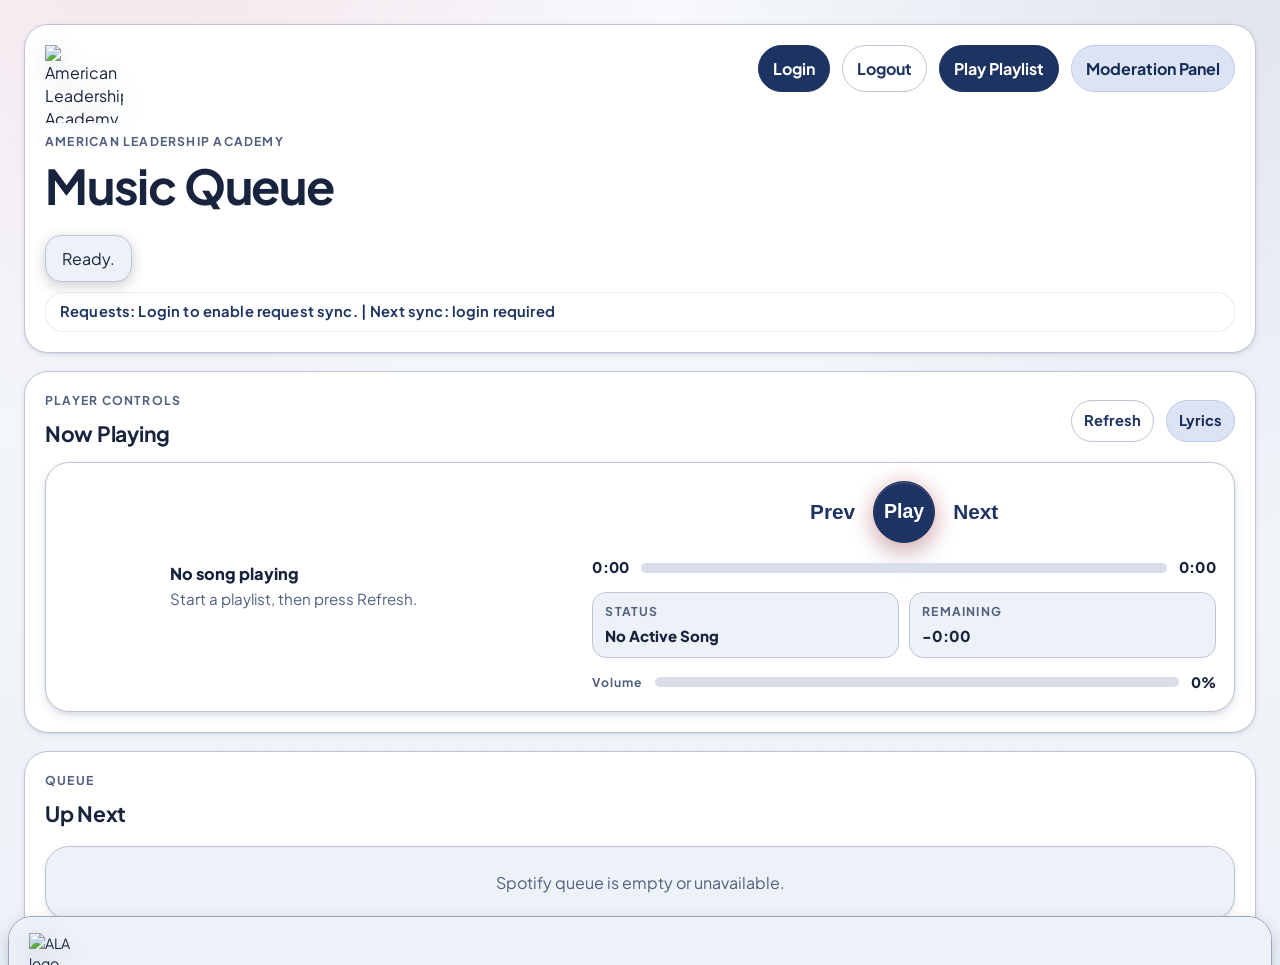
==== index.html @ 38eda18a "chore: live lyrics primary, cache backup" ====
<!DOCTYPE html>
<html lang="en">
<head>
  <meta charset="UTF-8" />
  <meta name="viewport" content="width=device-width, initial-scale=1.0" />
  <title>ALA Music Queue</title>

  <link rel="preconnect" href="https://fonts.googleapis.com" />
  <link rel="preconnect" href="https://fonts.gstatic.com" crossorigin />
  <link
    href="https://fonts.googleapis.com/css2?family=Plus+Jakarta+Sans:wght@400;500;600;700;800&display=swap"
    rel="stylesheet"
  />

  <link rel="stylesheet" href="style.css" />
</head>
<body>
  <div class="page-shell">
    <main class="dashboard">

      <!-- HERO -->
      <section class="card hero-card neon-card hero-bento">
        <div class="hero-glow hero-glow-a"></div>
        <div class="hero-glow hero-glow-b"></div>

        <div class="hero-top">
          <div class="hero-copy">
            <div class="school-brand">
              <img
                class="school-logo"
                src="https://raw.githubusercontent.com/NBaker9262/Noah-ALA-File-Hosting/refs/heads/main/Images/ALA%20Bear%20No%20BG.png"
                alt="American Leadership Academy bear logo"
                loading="lazy"
              />
            </div>
            <p class="eyebrow">American Leadership Academy</p>
            <h1>Music Queue</h1>
          </div>

          <div class="hero-actions">
            <button id="btnLogin" class="btn btn-primary" type="button">
              Login
            </button>
            <button id="btnLogout" class="btn" type="button">
              Logout
            </button>
            <button id="btnPlayPlaylistPicker" class="btn btn-primary" type="button">
              Play Playlist
            </button>
            <button id="btnOpenModeration" class="btn btn-moderation" type="button">
              Moderation Panel
            </button>
          </div>
        </div>

        <div id="status" class="status-pill">Ready.</div>
        <div id="siteTimerBar" class="site-timer-bar" aria-live="polite"></div>
      </section>

      <!-- NOW PLAYING -->
      <section class="card now-playing-card neon-card playback-bento">
        <div class="card-accent card-accent-green"></div>

        <div class="section-heading">
          <div>
            <p class="section-kicker">Player Controls</p>
            <h2>Now Playing</h2>
          </div>

          <div class="queue-nav">
            <button id="btnRefreshPlayback" class="btn btn-small" type="button">
              Refresh
            </button>
            <button id="btnNowPlayingLyrics" class="btn btn-small btn-lyrics-action" type="button">
              Lyrics
            </button>
          </div>
        </div>

        <div class="playback-bento-grid">
          <div class="player-controls-shell">
            <div class="control-track-info">
              <img
                id="nowPlayingArt"
                class="control-cover control-cover-featured"
                src=""
                alt="Current track artwork"
              />
              <div class="control-track-copy">
                <p id="nowPlaying" class="control-title">Nothing currently loaded</p>
                <p id="nowPlayingMeta" class="control-artist">Waiting for playback data...</p>
              </div>
            </div>

            <div class="playback-controls-panel">
              <div class="playback-buttons">
                <button id="btnPrevTrack" class="control-button" type="button" aria-label="Previous track">
                  <span aria-hidden="true">Prev</span>
                </button>
                <button id="btnPlayPause" class="play-pause-button" type="button" aria-label="Play or pause">
                  <span id="playPauseIcon" aria-hidden="true">Play</span>
                </button>
                <button id="btnNextTrack" class="control-button" type="button" aria-label="Next track">
                  <span aria-hidden="true">Next</span>
                </button>
              </div>

              <div class="progress-container">
                <span id="nowPlayingProgressText" class="time-value">0:00</span>
                <button
                  id="nowPlayingSeekTrack"
                  class="progress-bar"
                  type="button"
                  aria-label="Seek within current track"
                >
                  <div id="nowPlayingProgressBar" class="progress-fill"></div>
                </button>
                <span id="nowPlayingTotalTime" class="time-value">0:00</span>
              </div>

              <div class="transport-meta">
                <div class="transport-chip">
                  <span class="chip-label">Status</span>
                  <span class="chip-value" id="playbackStateLabel">Playback Ready</span>
                </div>
                <div class="transport-chip">
                  <span class="chip-label">Remaining</span>
                  <span class="chip-value" id="nowPlayingRemaining">--:--</span>
                </div>
              </div>

              <div class="volume-row">
                <span class="volume-label">Volume</span>
                <button
                  id="nowPlayingVolumeTrack"
                  class="volume-bar"
                  type="button"
                  aria-label="Set playback volume"
                >
                  <div id="nowPlayingVolumeBar" class="volume-fill"></div>
                </button>
                <span id="nowPlayingVolumeText" class="volume-percent">--%</span>
              </div>
            </div>
          </div>
        </div>
      </section>

      <!-- SPOTIFY QUEUE -->
      <section class="card spotify-queue-card neon-card queue-bento">
        <div class="card-accent card-accent-blue"></div>

        <div class="section-heading">
          <div>
            <p class="section-kicker">Queue</p>
            <h2>Up Next</h2>
          </div>
        </div>

        <div id="spotifyQueueList" class="requests-list">
          <div class="empty-state">Spotify queue will appear here.</div>
        </div>
      </section>

    </main>
  </div>

  <!-- MODERATION BACKDROP -->
  <div id="modBackdrop" class="mod-backdrop"></div>

  <!-- MODERATION PANEL -->
  <aside
    id="modOverlay"
    class="mod-overlay"
    role="dialog"
    aria-modal="true"
    aria-label="Moderation Panel"
  >
    <div class="mod-overlay-header">
      <div class="mod-overlay-title-row">
        <div>
          <img
            class="school-logo school-logo-small"
            src="https://raw.githubusercontent.com/NBaker9262/Noah-ALA-File-Hosting/refs/heads/main/Images/ALA%20Bear%20No%20BG.png"
            alt="ALA logo"
            loading="lazy"
          />
          <p class="eyebrow">American Leadership Academy</p>
          <h2>Moderation Panel</h2>
        </div>

        <div class="mod-header-actions">
          <label class="toggle-row" for="hideExplicitOnly">
            <input type="checkbox" id="hideExplicitOnly" />
            <span>Hide explicit</span>
          </label>

          <button id="btnLoadRequests" class="btn btn-small" type="button">
            Sync Now
          </button>

          <button id="btnToggleAutoSync" class="btn btn-small" type="button">
            Auto Sync: On
          </button>
          <div id="modAutoSyncStatus" class="lyrics-cache-pill lyrics-sync-pill" aria-live="polite">
            Request sync pending...
          </div>

          <button id="btnApproveAllCleanVisible" class="btn btn-small" type="button">
            Approve All Clean
          </button>

          <button id="btnUndoModerationAction" class="btn btn-small" type="button">
            Undo
          </button>

          <button id="btnCloseModeration" class="btn mod-close-btn" type="button">
            &#x2715; Close
          </button>
        </div>
      </div>
    </div>

    <div class="mod-overlay-body">


      <div class="mod-grid">

        <!-- REQUESTS -->
        <section class="card requests-card neon-card">
          <div class="section-heading">
            <div>
              <p class="section-kicker">Moderation</p>
              <h2>Student Requests</h2>
            </div>
          </div>

          <div id="requestSummary" class="summary-text">
            Loaded 0 request(s) | Valid Spotify links: 0 | Clean: 0 | Explicit: 0 | Errors: 0
          </div>

          <div id="requestTableBody" class="requests-list">
            <div class="empty-state">
              No unapproved requests available yet.
            </div>
          </div>
        </section>
        
      <!-- MODERATOR SEARCH -->
      <section class="card search-card mod-top-search-card neon-card">
        <div class="section-heading">
          <div>
            <p class="section-kicker">Moderator Search</p>
            <h2>Find and Add a Track</h2>
          </div>
        </div>

        <div class="summary-text">
          Search Spotify and add an exact song directly to the moderator queue.
        </div>

        <div class="search-controls">
          <input
            id="manualSearchInput"
            class="search-input"
            type="search"
            placeholder="Search by song title, artist, or both"
            aria-label="Search Spotify tracks"
          />
          <button id="btnSearchSongs" class="btn btn-small btn-primary" type="button">
            Search
          </button>
        </div>

        <div id="manualSearchResults" class="requests-list">
          <div class="empty-state">
            Search Spotify to verify and add the exact track you want.
          </div>
        </div>

        <div class="dj-desk-divider" aria-hidden="true"></div>

        <div class="section-heading dj-desk-heading">
          <div>
            <p class="section-kicker">DJ Assisted Request</p>
            <h2>Add Request for Student</h2>
          </div>
        </div>

        <div class="summary-text">
          For students without phones: paste a Spotify track link, optional student name, and optional theme.
        </div>

        <div class="dj-desk-grid">
          <input
            id="djStudentNameInput"
            class="search-input"
            type="text"
            placeholder="Student name (optional)"
            aria-label="Student name"
          />

          <input
            id="djThemeInput"
            class="search-input"
            type="text"
            placeholder="Theme (optional, for moderation)"
            aria-label="Request theme"
          />

          <input
            id="djSpotifyLinkInput"
            class="search-input"
            type="url"
            placeholder="Spotify track link"
            aria-label="Spotify track link"
          />

          <button id="btnAddDjAssistedRequest" class="btn btn-small btn-primary" type="button">
            Add DJ Request
          </button>
        </div>
      </section>

        <div class="mod-right-stack">
          <!-- APPROVED QUEUE -->
          <section class="card approved-card neon-card mod-priority-card">
            <div class="section-heading">
              <div>
                <p class="section-kicker">Moderator Queue</p>
                <h2>Approved Songs</h2>
              </div>

              <div class="queue-nav">
                <button id="btnRemoveAllApproved" class="btn btn-small" type="button">
                  Remove All
                </button>
              </div>
            </div>

            <div id="approvedQueueList" class="queue-list">
              <div class="empty-state">No approved songs yet.</div>
            </div>
          </section>

          <!-- APPROVAL PREVIEW -->
          <section class="card up-next-card neon-card">
            <div class="card-accent card-accent-violet"></div>

            <div class="section-heading">
              <div>
                <p class="section-kicker">Approval Preview</p>
                <h2>Selected Approved Song</h2>
              </div>

              <div class="queue-nav">
                <button id="btnPrevQueue" class="btn btn-small" type="button">
                  Prev
                </button>
                <button id="btnNextQueue" class="btn btn-small" type="button">
                  Next
                </button>
                <button id="btnAddApprovedToQueue" class="btn btn-small btn-primary" type="button">
                  Add to Queue
                </button>
              </div>
            </div>

            <div id="approvedPreviewTable" class="requests-list approved-preview-large">
              <div class="empty-state">No approved songs yet.</div>
            </div>

            <div class="playlist-routing-panel">
              <p class="playlist-routing-title">Vetted Song Playlist Routing</p>
              <p class="summary-text">
                Save the selected vetted song into your event playlists before the event.
              </p>

              <div class="playlist-routing-actions">
                <button id="btnAddSelectedToPlaylistPicker" class="btn btn-small" type="button">
                  Add to Playlist
                </button>
              </div>
            </div>
          </section>

        </div>
      </div>
    </div>
  </aside>


  <!-- PLAYLIST PICKER BACKDROP -->
  <div id="playlistPickerBackdrop" class="playlist-picker-backdrop"></div>

  <!-- PLAYLIST PICKER MODAL -->
  <aside
    id="playlistPickerModal"
    class="playlist-picker-modal"
    role="dialog"
    aria-modal="true"
    aria-label="Playlist Picker"
  >
    <div class="playlist-picker-header">
      <div>
        <p class="section-kicker">Spotify Playlists</p>
        <h2 id="playlistPickerTitle">Choose a Playlist</h2>
      </div>
      <div class="playlist-picker-header-actions">
        <button id="btnRefreshPlaylistPicker" class="btn btn-small" type="button">
          Refresh
        </button>
        <button id="btnClosePlaylistPicker" class="btn lyrics-close-btn" type="button">
          &#x2715; Close
        </button>
      </div>
    </div>

    <div id="playlistPickerDescription" class="summary-text playlist-picker-description">
      Loading playlists...
    </div>
    <div id="playlistPickerList" class="playlist-picker-list">
      <div class="empty-state">Loading playlists...</div>
    </div>
  </aside>
  <!-- MODERATION REASONING BACKDROP -->
  <div id="moderationReasonBackdrop" class="moderation-reason-backdrop"></div>

  <!-- MODERATION REASONING MODAL -->
  <aside
    id="moderationReasonModal"
    class="moderation-reason-modal"
    role="dialog"
    aria-modal="true"
    aria-label="Moderation Reasoning"
  >
    <div class="moderation-reason-header">
      <div>
        <p class="section-kicker">Moderation Details</p>
        <h2 id="moderationReasonTitle">Song Moderation Analysis</h2>
      </div>

      <button id="btnCloseModerationReason" class="btn lyrics-close-btn" type="button">
        &#x2715; Close
      </button>
    </div>

    <div id="moderationReasonBody" class="moderation-reason-body">
      <div class="empty-state">Choose a song and open Moderation Details.</div>
    </div>
  </aside>

  <!-- LYRICS BACKDROP -->
  <div id="lyricsBackdrop" class="lyrics-backdrop"></div>

  <!-- LYRICS MODAL -->
  <aside
    id="lyricsModal"
    class="lyrics-modal"
    role="dialog"
    aria-modal="true"
    aria-label="Lyrics"
  >
    <div class="lyrics-modal-header">
      <div>
        <p class="section-kicker">Lyrics</p>
        <h2 id="lyricsModalTitle">Track Lyrics</h2>
        <p id="lyricsModalMeta" class="lyrics-modal-meta">Artist</p>
      </div>

      <div class="lyrics-modal-actions">
        <a id="lyricsModalExternalLink" class="btn btn-small" href="#" target="_blank" rel="noopener noreferrer">
          Open Musixmatch
        </a>
        <button id="btnCloseLyricsModal" class="btn lyrics-close-btn" type="button">
          &#x2715; Close
        </button>
      </div>
    </div>

    <div id="lyricsModalBody" class="lyrics-modal-body">
      <div class="lyrics-loading">Loading lyrics...</div>
    </div>
  </aside>

  <script src="app.js"></script>
</body>
</html>
---- style.css ----
:root {
  --bg: #06070b;
  --bg-2: #0a0d14;
  --bg-3: #0e1320;
  --panel: rgba(14, 19, 32, 0.84);
  --panel-2: rgba(18, 24, 40, 0.94);
  --panel-3: rgba(24, 31, 52, 0.92);
  --panel-hover: rgba(31, 40, 67, 0.98);
  --glass: rgba(255, 255, 255, 0.05);
  --glass-2: rgba(255, 255, 255, 0.08);

  --border: rgba(255, 255, 255, 0.08);
  --border-strong: rgba(255, 255, 255, 0.16);

  --text: #f7fbff;
  --soft: #d2def3;
  --muted: #94a3b8;
  --muted-2: #7b8aa4;

  --green: #29ff87;
  --green-2: #13c86d;
  --blue: #46b8ff;
  --violet: #9b6dff;
  --pink: #ff5fd2;
  --amber: #ffcb57;
  --red: #ff5f6d;

  --green-soft: rgba(41, 255, 135, 0.18);
  --blue-soft: rgba(70, 184, 255, 0.18);
  --violet-soft: rgba(155, 109, 255, 0.20);
  --pink-soft: rgba(255, 95, 210, 0.18);
  --amber-soft: rgba(255, 203, 87, 0.18);
  --red-soft: rgba(255, 95, 109, 0.18);

  --radius: 28px;
  --radius-lg: 34px;
  --radius-md: 20px;
  --radius-sm: 14px;

  --shadow-xl: 0 30px 80px rgba(0, 0, 0, 0.5);
  --shadow-lg: 0 20px 48px rgba(0, 0, 0, 0.38);
  --shadow-md: 0 12px 28px rgba(0, 0, 0, 0.24);

  --glow-green: 0 0 0 1px rgba(41, 255, 135, 0.18), 0 0 28px rgba(41, 255, 135, 0.16);
  --glow-blue: 0 0 0 1px rgba(70, 184, 255, 0.18), 0 0 28px rgba(70, 184, 255, 0.14);
  --glow-violet: 0 0 0 1px rgba(155, 109, 255, 0.18), 0 0 28px rgba(155, 109, 255, 0.15);

  --transition: 180ms ease;
  --transition-emphasized: 260ms cubic-bezier(0.2, 0, 0, 1);

  --m3-primary: #7cd5ff;
  --m3-primary-container: #113a57;
  --m3-on-primary-container: #d8efff;
  --m3-surface-container: rgba(20, 26, 42, 0.88);
  --m3-surface-container-high: rgba(27, 35, 56, 0.92);
  --m3-outline: rgba(187, 200, 224, 0.32);
}

* {
  box-sizing: border-box;
}

html,
body {
  margin: 0;
  padding: 0;
  min-height: 100%;
}

html {
  scroll-behavior: smooth;
}

body {
  font-family: "Plus Jakarta Sans", "Segoe UI", sans-serif;
  color: var(--text);
  background:
    radial-gradient(circle at 10% 10%, rgba(41, 255, 135, 0.11), transparent 20%),
    radial-gradient(circle at 92% 8%, rgba(70, 184, 255, 0.12), transparent 22%),
    radial-gradient(circle at 85% 85%, rgba(155, 109, 255, 0.12), transparent 20%),
    radial-gradient(circle at 35% 100%, rgba(255, 95, 210, 0.07), transparent 18%),
    linear-gradient(180deg, #04050a 0%, #090d15 50%, #06080d 100%);
  background-attachment: fixed;
}

body::before {
  content: "";
  position: fixed;
  inset: 0;
  pointer-events: none;
  background:
    linear-gradient(rgba(255,255,255,0.018) 1px, transparent 1px),
    linear-gradient(90deg, rgba(255,255,255,0.018) 1px, transparent 1px);
  background-size: 34px 34px;
  mask-image: radial-gradient(circle at center, black 45%, transparent 95%);
  opacity: 0.42;
}

img {
  display: block;
  max-width: 100%;
}

button,
input,
a {
  font: inherit;
}

a {
  color: inherit;
}

.page-shell {
  width: 100%;
  padding: 24px;
}

.dashboard {
  width: min(1500px, 100%);
  margin: 0 auto;
  display: grid;
  grid-template-columns: 1fr;
  gap: 20px;
  align-items: start;
}

.card {
  position: relative;
  overflow: hidden;
  padding: 20px;
  border-radius: 32px;
  border: 1px solid var(--m3-outline);
  background:
    linear-gradient(180deg, rgba(255,255,255,0.05), rgba(255,255,255,0.015)),
    linear-gradient(160deg, var(--m3-surface-container) 0%, var(--m3-surface-container-high) 100%);
  backdrop-filter: blur(18px);
  box-shadow:
    0 2px 4px rgba(0, 0, 0, 0.28),
    0 10px 24px rgba(0, 0, 0, 0.26),
    0 24px 52px rgba(0, 0, 0, 0.2);
  isolation: isolate;
  animation: fadeUp 0.4s ease;
  transition: transform var(--transition-emphasized), box-shadow var(--transition-emphasized);
}

.card::before {
  content: "";
  position: absolute;
  inset: 0;
  pointer-events: none;
  background: linear-gradient(135deg, rgba(255,255,255,0.10), transparent 18%, transparent 72%, rgba(255,255,255,0.03));
  opacity: 0.75;
  z-index: 0;
}

.card > * {
  position: relative;
  z-index: 1;
}

.neon-card {
  box-shadow:
    var(--shadow-lg),
    inset 0 1px 0 rgba(255,255,255,0.05);
}

.hero-card {
  grid-column: 1 / -1;
  min-height: 210px;
}

.now-playing-card {
  grid-column: 1 / -1;
}

.spotify-queue-card {
  grid-column: 1 / -1;
}

.search-card,
.requests-card,
.approved-card,
.up-next-card {
  min-height: 300px;
}

.up-next-card-expanded {
  min-height: 420px;
}

.hero-bento,
.playback-bento,
.queue-bento {
  border-radius: var(--radius-lg);
}

.hero-glow,
.card-accent {
  position: absolute;
  pointer-events: none;
  border-radius: 999px;
  filter: blur(22px);
  opacity: 0.9;
}

.hero-glow-a {
  width: 220px;
  height: 220px;
  top: -60px;
  right: -30px;
  background: radial-gradient(circle, rgba(70,184,255,0.28), transparent 66%);
}

.hero-glow-b {
  width: 260px;
  height: 260px;
  bottom: -90px;
  left: -40px;
  background: radial-gradient(circle, rgba(41,255,135,0.22), transparent 68%);
}

.card-accent {
  width: 180px;
  height: 180px;
  top: -80px;
  right: -40px;
}

.card-accent-green {
  background: radial-gradient(circle, rgba(41,255,135,0.26), transparent 68%);
}

.card-accent-blue {
  background: radial-gradient(circle, rgba(70,184,255,0.26), transparent 68%);
}

.card-accent-violet {
  background: radial-gradient(circle, rgba(155,109,255,0.28), transparent 68%);
}

.hero-top,
.section-heading,
.queue-nav,
.hero-actions,
.request-title-row,
.request-actions,
.queue-item-actions,
.toggle-row,
.mod-header-actions,
.transport-controls,
.transport-meta,
.lyrics-modal-actions {
  display: flex;
  align-items: center;
  gap: 12px;
}

.hero-top,
.section-heading,
.mod-overlay-title-row,
.lyrics-modal-header {
  justify-content: space-between;
}

.hero-top,
.hero-actions,
.queue-nav,
.request-actions,
.queue-item-actions,
.mod-header-actions,
.lyrics-modal-actions {
  flex-wrap: wrap;
}

.hero-copy {
  max-width: 800px;
}

.eyebrow,
.section-kicker {
  margin: 0 0 10px 0;
  color: var(--green);
  text-transform: uppercase;
  letter-spacing: 0.18em;
  font-size: 0.74rem;
  font-weight: 800;
  text-shadow: 0 0 14px rgba(41,255,135,0.18);
}

h1,
h2,
h3,
p {
  margin: 0;
}

h1 {
  font-size: clamp(2rem, 4vw, 2.9rem);
  line-height: 0.98;
  letter-spacing: -0.05em;
  margin-bottom: 12px;
}

h2 {
  font-size: 1.08rem;
  letter-spacing: -0.02em;
}

.transport-title {
  font-size: 1rem;
  letter-spacing: -0.02em;
  font-weight: 800;
}

.summary-text,
.media-meta,
.request-meta,
.request-submitted,
.queue-item-artist,
.empty-state,
.error-text,
.lyrics-modal-meta,
.lyrics-fallback-copy {
  color: var(--muted);
}


.summary-text {
  margin-top: 12px;
  line-height: 1.5;
}

.status-pill {
  margin-top: 16px;
  min-height: 46px;
  display: inline-flex;
  align-items: center;
  padding: 11px 16px;
  border-radius: 999px;
  background:
    linear-gradient(180deg, rgba(255,255,255,0.06), rgba(255,255,255,0.03));
  border: 1px solid var(--m3-outline);
  color: var(--soft);
  box-shadow:
    inset 0 1px 0 rgba(255,255,255,0.05),
    0 4px 14px rgba(0, 0, 0, 0.2);
}

.site-timer-bar {
  margin-top: 10px;
  padding: 10px 14px;
  border-radius: 18px;
  border: 1px solid var(--m3-outline);
  background: linear-gradient(180deg, rgba(255,255,255,0.08), rgba(255,255,255,0.04));
  color: var(--text);
  font-size: 0.92rem;
  font-weight: 650;
  letter-spacing: 0.01em;
  line-height: 1.2;
  font-variant-numeric: tabular-nums;
}

.site-timer-bar:empty {
  display: none;
}

.btn,
button,
.ghost-btn {
  appearance: none;
  border: 1px solid var(--m3-outline);
  border-radius: 999px;
  padding: 11px 14px;
  font-weight: 650;
  color: var(--text);
  text-decoration: none;
  cursor: pointer;
  display: inline-flex;
  align-items: center;
  justify-content: center;
  background: linear-gradient(180deg, rgba(255,255,255,0.11), rgba(255,255,255,0.04));
  box-shadow:
    inset 0 1px 0 rgba(255,255,255,0.06),
    0 8px 18px rgba(0,0,0,0.18);
  transition:
    transform var(--transition-emphasized),
    background var(--transition-emphasized),
    border-color var(--transition-emphasized),
    box-shadow var(--transition-emphasized),
    opacity var(--transition);
  position: relative;
  overflow: hidden;
}

.btn::before,
button::before,
.ghost-btn::before {
  content: "";
  position: absolute;
  inset: 0;
  background: linear-gradient(120deg, transparent 0%, rgba(255,255,255,0.15) 40%, transparent 80%);
  transform: translateX(-130%);
  transition: transform 380ms ease;
}

.btn:hover::before,
button:hover::before,
.ghost-btn:hover::before {
  transform: translateX(130%);
}

.btn:hover,
button:hover,
.ghost-btn:hover {
  transform: translateY(-1px) scale(1.01);
  border-color: var(--border-strong);
  background:
    linear-gradient(180deg, rgba(255,255,255,0.12), rgba(255,255,255,0.05));
  box-shadow:
    inset 0 1px 0 rgba(255,255,255,0.08),
    0 14px 26px rgba(0,0,0,0.24);
}

.btn:focus-visible,
button:focus-visible,
.ghost-btn:focus-visible,
input:focus-visible {
  outline: none;
  border-color: var(--m3-primary);
  box-shadow:
    0 0 0 3px rgba(124, 213, 255, 0.22),
    0 0 0 1px rgba(124, 213, 255, 0.46) inset;
}

.btn:disabled,
button:disabled,
.ghost-btn:disabled {
  opacity: 0.42;
  cursor: not-allowed;
  transform: none;
  box-shadow: none;
}

.btn-primary {
  background:
    linear-gradient(180deg, var(--m3-primary-container), rgba(17, 58, 87, 0.88));
  border-color: rgba(124, 213, 255, 0.44);
  color: var(--m3-on-primary-container);
  box-shadow:
    inset 0 1px 0 rgba(255,255,255,0.06),
    0 10px 24px rgba(0,0,0,0.24),
    0 0 22px rgba(124, 213, 255, 0.16);
}

.btn-primary:hover {
  background:
    linear-gradient(180deg, rgba(23, 73, 105, 0.96), rgba(17, 58, 87, 0.92));
  box-shadow:
    inset 0 1px 0 rgba(255,255,255,0.08),
    0 14px 28px rgba(0,0,0,0.26),
    0 0 28px rgba(124, 213, 255, 0.22);
}

.btn-small {
  padding: 9px 12px;
  font-size: 0.92rem;
}

.btn-moderation {
  background:
    linear-gradient(180deg, rgba(70,184,255,0.22), rgba(70,184,255,0.12));
  border-color: rgba(70,184,255,0.28);
  color: #d8f2ff;
  box-shadow:
    inset 0 1px 0 rgba(255,255,255,0.06),
    0 10px 24px rgba(0,0,0,0.22),
    0 0 24px rgba(70,184,255,0.12);
}

.btn-moderation:hover {
  background:
    linear-gradient(180deg, rgba(70,184,255,0.30), rgba(70,184,255,0.18));
  box-shadow:
    inset 0 1px 0 rgba(255,255,255,0.08),
    0 14px 28px rgba(0,0,0,0.25),
    0 0 30px rgba(70,184,255,0.18);
}

.btn-lyrics,
.btn-lyrics-action {
  background:
    linear-gradient(180deg, rgba(255,203,87,0.18), rgba(255,95,210,0.09));
  border-color: rgba(255,203,87,0.24);
  color: #ffe8ad;
  box-shadow:
    inset 0 1px 0 rgba(255,255,255,0.06),
    0 10px 22px rgba(0,0,0,0.20),
    0 0 18px rgba(255,203,87,0.10);
}

.btn-lyrics:hover,
.btn-lyrics-action:hover {
  background:
    linear-gradient(180deg, rgba(255,203,87,0.24), rgba(255,95,210,0.14));
  border-color: rgba(255,203,87,0.36);
}

.mod-close-btn,
.lyrics-close-btn {
  background: linear-gradient(180deg, rgba(255,95,109,0.18), rgba(255,95,109,0.10));
  border-color: rgba(255,95,109,0.24);
  color: #ffc3c9;
}

.mod-close-btn:hover,
.lyrics-close-btn:hover {
  background: linear-gradient(180deg, rgba(255,95,109,0.26), rgba(255,95,109,0.14));
  border-color: rgba(255,95,109,0.36);
}

.playback-bento-grid {
  margin-top: 16px;
  display: grid;
  grid-template-columns: 1fr;
  gap: 18px;
  align-items: stretch;
}

.media-card {
  display: flex;
  gap: 16px;
  align-items: center;
  background:
    linear-gradient(180deg, rgba(255,255,255,0.05), rgba(255,255,255,0.025));
  border: 1px solid var(--border);
  border-radius: 24px;
  padding: 16px;
  box-shadow: var(--shadow-md);
}

.media-card-3d {
  transform: perspective(1200px) rotateX(0.5deg) rotateY(-1deg);
}

.media-card-large {
  min-height: 220px;
}

.media-art {
  width: 84px;
  height: 84px;
  border-radius: 18px;
  object-fit: cover;
  background: rgba(255,255,255,0.05);
  box-shadow:
    0 20px 32px rgba(0,0,0,0.28),
    0 0 0 1px rgba(255,255,255,0.06);
  visibility: hidden;
  flex-shrink: 0;
}

.media-art.large {
  width: 138px;
  height: 138px;
  border-radius: 24px;
}

.media-copy {
  min-width: 0;
  width: 100%;
}

.media-title,
.request-song,
.queue-item-title {
  font-size: 1rem;
  font-weight: 800;
  line-height: 1.2;
}

.media-title {
  font-size: 1.12rem;
  margin-bottom: 7px;
}

.media-meta {
  line-height: 1.45;
}

.playback-time-wrap {
  margin-top: 16px;
  display: grid;
  gap: 10px;
}

.playback-time-row {
  display: flex;
  align-items: center;
  justify-content: space-between;
  gap: 12px;
}

.time-label {
  color: var(--soft);
  font-size: 0.9rem;
  font-weight: 700;
}

.time-value {
  color: var(--text);
  font-size: 0.92rem;
  font-weight: 800;
  letter-spacing: 0.02em;
}

.playback-progress-shell {
  position: relative;
  width: 100%;
  height: 7px;
  border-radius: 999px;
  background: rgba(255,255,255,0.14);
  overflow: hidden;
  border: 1px solid rgba(255,255,255,0.04);
}

.playback-progress-bar {
  width: 0%;
  height: 100%;
  border-radius: inherit;
  background: linear-gradient(90deg, var(--green), var(--green-2));
  box-shadow: 0 0 14px rgba(41,255,135,0.30);
  transition: width 220ms ease;
}

.player-controls-shell {
  min-height: 220px;
  display: grid;
  grid-template-columns: minmax(240px, 0.95fr) minmax(0, 1.45fr) minmax(150px, 0.55fr);
  gap: 22px;
  align-items: center;
  width: 100%;
  padding: 20px;
  border-radius: 22px;
  border: 1px solid rgba(255,255,255,0.10);
  background:
    linear-gradient(180deg, rgba(255,255,255,0.04), rgba(255,255,255,0.02)),
    linear-gradient(160deg, rgba(18, 22, 30, 0.98), rgba(12, 16, 22, 0.98));
  box-shadow:
    var(--shadow-md),
    0 0 22px rgba(70,184,255,0.08);
}

.control-track-info {
  display: flex;
  align-items: center;
  gap: 14px;
  min-width: 0;
  padding-right: 8px;
}

.control-cover {
  width: 64px;
  height: 64px;
  border-radius: 18px;
  object-fit: cover;
  background: rgba(255,255,255,0.05);
  box-shadow:
    0 16px 28px rgba(0,0,0,0.26),
    0 0 0 1px rgba(255,255,255,0.06);
  visibility: hidden;
  flex-shrink: 0;
}

.control-cover-featured {
  width: 92px;
  height: 92px;
  border-radius: 24px;
  box-shadow:
    0 20px 32px rgba(0,0,0,0.28),
    0 0 0 1px rgba(255,255,255,0.08),
    0 0 24px rgba(70,184,255,0.10);
}

.control-track-copy {
  min-width: 0;
}

.control-title {
  color: var(--text);
  font-size: 1.08rem;
  font-weight: 800;
  line-height: 1.2;
  margin-bottom: 6px;
  display: -webkit-box;
  line-clamp: 2;
  -webkit-line-clamp: 2;
  -webkit-box-orient: vertical;
  overflow: hidden;
}

.control-artist {
  color: var(--muted);
  font-size: 0.92rem;
  line-height: 1.45;
}

.playback-controls-panel {
  display: grid;
  gap: 14px;
  min-width: 0;
}

.playback-buttons {
  display: flex;
  align-items: center;
  justify-content: center;
  gap: 18px;
}

.control-button,
.play-pause-button {
  border: 1px solid rgba(255,255,255,0.14);
  padding: 0;
  min-height: 0;
  box-shadow:
    inset 0 1px 0 rgba(255,255,255,0.06),
    0 10px 24px rgba(0,0,0,0.22);
}

.control-button {
  width: 50px;
  height: 50px;
  border-radius: 999px;
  color: rgba(247, 251, 255, 0.92);
  background: linear-gradient(180deg, rgba(255,255,255,0.08), rgba(255,255,255,0.03));
}

.control-button:hover {
  color: var(--text);
  border-color: rgba(255,255,255,0.24);
}

.play-pause-button {
  width: 62px;
  height: 62px;
  border-radius: 999px;
  color: #031208;
  background: linear-gradient(180deg, var(--green) 0%, var(--green-2) 100%);
  border-color: rgba(41,255,135,0.40);
  font-size: 1.22rem;
  font-weight: 900;
  box-shadow:
    inset 0 1px 0 rgba(255,255,255,0.24),
    0 12px 26px rgba(0,0,0,0.24),
    0 0 26px rgba(41,255,135,0.24);
}

.play-pause-button:hover {
  color: #031208;
  border-color: rgba(41,255,135,0.50);
  background: linear-gradient(180deg, #42ffa0 0%, #1ed677 100%);
}

.control-button span,
.play-pause-button span {
  font-family: "Segoe UI Symbol", "Noto Sans Symbols 2", "Noto Sans Symbols", sans-serif;
  font-variant-emoji: text;
  line-height: 1;
}

.progress-container {
  display: grid;
  grid-template-columns: auto minmax(0, 1fr) auto;
  align-items: center;
  gap: 12px;
}

.progress-bar,
.volume-bar {
  appearance: none;
  display: block;
  padding: 0;
  width: 100%;
  min-height: 0;
  height: 8px;
  border-radius: 999px;
  border: 1px solid rgba(255,255,255,0.06);
  background: rgba(255,255,255,0.14);
  overflow: hidden;
  box-shadow: none;
}

.progress-bar:hover,
.volume-bar:hover {
  transform: none;
  background: rgba(255,255,255,0.18);
  border-color: rgba(255,255,255,0.12);
}

.progress-fill,
.volume-fill {
  width: 0%;
  height: 100%;
  border-radius: inherit;
}

.progress-fill {
  background: linear-gradient(90deg, var(--green), var(--green-2));
  box-shadow: 0 0 16px rgba(41,255,135,0.28);
  transition: width 220ms ease;
}

.volume-control-panel {
  display: grid;
  gap: 12px;
  align-items: center;
  justify-items: end;
}

.volume-icon-wrap {
  color: var(--soft);
  font-size: 0.72rem;
  font-weight: 800;
  letter-spacing: 0.16em;
  text-transform: uppercase;
}

.volume-bar {
  height: 7px;
}

.volume-fill {
  background: linear-gradient(90deg, var(--blue), #9dc4ff);
  box-shadow: 0 0 16px rgba(70,184,255,0.24);
  transition: width 220ms ease;
}

.volume-percent {
  color: var(--text);
  font-size: 0.9rem;
  font-weight: 800;
}

.transport-card {
  min-height: 220px;
  display: flex;
  flex-direction: column;
  justify-content: space-between;
  gap: 18px;
  padding: 18px;
  border-radius: 22px;
  border: 1px solid rgba(255,255,255,0.10);
  background:
    linear-gradient(180deg, rgba(255,255,255,0.03), rgba(255,255,255,0.015)),
    linear-gradient(160deg, rgba(18, 22, 30, 0.98), rgba(12, 16, 22, 0.98));
  box-shadow:
    var(--shadow-md),
    0 0 22px rgba(41,255,135,0.08);
}

.transport-card-head {
  display: grid;
  gap: 4px;
}

.transport-controls {
  display: flex;
  justify-content: center;
  align-items: center;
  gap: 14px;
}

.transport-btn {
  width: 52px;
  min-height: 52px;
  border-radius: 999px;
  padding: 0;
  font-size: 1.2rem;
  font-weight: 700;
  line-height: 1;
  letter-spacing: 0;
  color: rgba(247, 251, 255, 0.92);
  background:
    linear-gradient(180deg, rgba(255,255,255,0.07), rgba(255,255,255,0.03));
  border-color: rgba(255,255,255,0.14);
}

.transport-btn:hover {
  color: var(--text);
  border-color: rgba(255,255,255,0.24);
}

.transport-btn-main {
  min-height: 60px;
  width: 60px;
  padding: 0;
  font-size: 1.35rem;
  font-weight: 900;
  color: #031208;
  border-color: rgba(41,255,135,0.40);
  background: linear-gradient(180deg, var(--green) 0%, var(--green-2) 100%);
  box-shadow:
    inset 0 1px 0 rgba(255,255,255,0.26),
    0 10px 24px rgba(0,0,0,0.24),
    0 0 30px rgba(41,255,135,0.26);
}

.transport-btn-main:hover {
  color: #031208;
  border-color: rgba(41,255,135,0.48);
  background: linear-gradient(180deg, #42ffa0 0%, #1ed677 100%);
  box-shadow:
    inset 0 1px 0 rgba(255,255,255,0.30),
    0 14px 28px rgba(0,0,0,0.26),
    0 0 36px rgba(41,255,135,0.32);
}

.transport-meta {
  gap: 10px;
  flex-wrap: wrap;
}

.transport-chip {
  flex: 1 1 130px;
  min-height: 52px;
  padding: 10px 12px;
  border-radius: 12px;
  border: 1px solid rgba(255,255,255,0.12);
  background: rgba(0,0,0,0.16);
  display: grid;
  gap: 4px;
}

.chip-label {
  color: var(--muted);
  font-size: 0.76rem;
  font-weight: 700;
  letter-spacing: 0.08em;
  text-transform: uppercase;
}

.chip-value {
  color: var(--text);
  font-size: 0.94rem;
  font-weight: 800;
}

.queue-list,
.requests-list {
  margin-top: 16px;
  display: grid;
  gap: 14px;
}

.approved-preview-large {
  min-height: 260px;
  align-content: start;
}

.search-controls {
  margin-top: 16px;
  display: grid;
  grid-template-columns: minmax(0, 1fr) auto;
  gap: 12px;
}

.search-input {
  appearance: none;
  width: 100%;
  min-width: 0;
  border: 1px solid var(--border);
  border-radius: 16px;
  padding: 12px 14px;
  background: rgba(255,255,255,0.06);
  color: var(--text);
  box-shadow: inset 0 1px 0 rgba(255,255,255,0.04);
  transition:
    border-color var(--transition),
    box-shadow var(--transition),
    background var(--transition);
}

.search-input::placeholder {
  color: var(--muted);
}

.search-input:focus {
  outline: none;
  border-color: rgba(41,255,135,0.34);
  background: rgba(255,255,255,0.08);
  box-shadow:
    0 0 0 4px rgba(41,255,135,0.10),
    0 0 22px rgba(41,255,135,0.10);
}

.queue-item,
.request-item {
  display: grid;
  grid-template-columns: 72px 1fr auto;
  gap: 14px;
  align-items: center;
  background:
    linear-gradient(180deg, rgba(255,255,255,0.05), rgba(255,255,255,0.025));
  border: 1px solid var(--border);
  border-radius: 22px;
  padding: 14px;
  transition:
    transform var(--transition),
    border-color var(--transition),
    background var(--transition),
    box-shadow var(--transition);
  box-shadow: var(--shadow-md);
}

.queue-item:hover,
.request-item:hover {
  transform: translateY(-2px);
  background:
    linear-gradient(180deg, rgba(255,255,255,0.07), rgba(255,255,255,0.03));
  border-color: var(--border-strong);
  box-shadow:
    var(--shadow-lg),
    inset 0 1px 0 rgba(255,255,255,0.04);
}

.queue-item-active {
  border-color: rgba(41,255,135,0.30);
  box-shadow:
    var(--shadow-lg),
    inset 0 0 0 1px rgba(41,255,135,0.10),
    0 0 24px rgba(41,255,135,0.08);
}

.queue-item-art,
.request-art {
  width: 72px;
  height: 72px;
  border-radius: 18px;
  object-fit: cover;
  background: rgba(255,255,255,0.05);
  box-shadow: 0 12px 20px rgba(0,0,0,0.22);
}

.queue-item-art-placeholder,
.request-art-placeholder {
  display: flex;
  align-items: center;
  justify-content: center;
  color: var(--muted);
  font-size: 0.78rem;
  font-weight: 700;
}

.queue-item-main,
.request-main {
  min-width: 0;
}

.request-title-row {
  justify-content: space-between;
}

.queue-item-title,
.request-song {
  margin-bottom: 6px;
}

.queue-item-artist,
.request-artist {
  font-weight: 700;
  margin-bottom: 6px;
  color: var(--soft);
}

.request-meta,
.request-submitted {
  font-size: 0.92rem;
  line-height: 1.45;
}

.request-submitted {
  margin-top: 4px;
}

.queue-item-actions,
.request-actions {
  justify-content: flex-end;
}

.badge {
  display: inline-flex;
  align-items: center;
  padding: 6px 10px;
  border-radius: 999px;
  font-size: 0.73rem;
  font-weight: 800;
  letter-spacing: 0.04em;
  white-space: nowrap;
  border: 1px solid transparent;
}

.badge-clean {
  background: var(--green-soft);
  color: #a8ffd0;
  border-color: rgba(41,255,135,0.18);
}

.badge-explicit {
  background: var(--red-soft);
  color: #ffc4ca;
  border-color: rgba(255,95,109,0.18);
}

.badge-error {
  background: var(--amber-soft);
  color: #ffe0a0;
  border-color: rgba(255,203,87,0.18);
}

.badge-override {
  background: var(--blue-soft);
  color: #caedff;
  border-color: rgba(70,184,255,0.18);
}

.toggle-row {
  color: var(--soft);
  font-size: 0.94rem;
  user-select: none;
}

.toggle-row input {
  width: 18px;
  height: 18px;
  accent-color: var(--green);
}

.empty-state {
  background:
    linear-gradient(180deg, rgba(255,255,255,0.04), rgba(255,255,255,0.02));
  border: 1px dashed var(--border-strong);
  border-radius: 22px;
  padding: 24px;
  text-align: center;
  line-height: 1.5;
}

.error-text {
  font-size: 0.92rem;
}

/* MODERATION PANEL */
body.mod-panel-open {
  overflow: hidden;
}

.mod-backdrop,
.lyrics-backdrop {
  position: fixed;
  inset: 0;
  background: rgba(2, 4, 10, 0.72);
  backdrop-filter: blur(6px);
  opacity: 0;
  pointer-events: none;
  transition: opacity 280ms ease;
}

.mod-backdrop {
  z-index: 900;
}

.lyrics-backdrop {
  z-index: 1090;
}

.mod-backdrop.mod-is-open,
.lyrics-backdrop.lyrics-is-open {
  opacity: 1;
  pointer-events: auto;
}

.mod-overlay {
  position: fixed;
  inset: 8px;
  width: auto;
  height: auto;
  z-index: 1000;
  display: flex;
  flex-direction: column;
  font-size: 0.88rem;
  background:
    linear-gradient(160deg, rgba(9,12,20,0.98) 0%, rgba(8,10,17,0.99) 100%);
  border: 1px solid var(--border-strong);
  border-radius: 24px;
  box-shadow:
    0 32px 86px rgba(0,0,0,0.52),
    -10px 0 34px rgba(70,184,255,0.06);
  transform: translateY(calc(100% + 24px));
  transition: transform 320ms cubic-bezier(0.22, 1, 0.36, 1);
  overflow: hidden;
}

.mod-overlay.mod-is-open {
  transform: translateY(0);
}

.mod-overlay-header {
  flex-shrink: 0;
  padding: 14px 18px 10px;
  border-bottom: 1px solid var(--border);
  background: rgba(15, 20, 32, 0.96);
  backdrop-filter: blur(18px);
}

.mod-overlay-title-row {
  display: flex;
  align-items: flex-start;
  justify-content: space-between;
  gap: 20px;
  flex-wrap: wrap;
}

.mod-header-actions {
  gap: 8px;
  justify-content: flex-end;
  align-content: flex-start;
}

.mod-overlay .btn-small {
  padding: 7px 10px;
  font-size: 0.84rem;
}

.lyrics-cache-pill {
  display: inline-flex;
  align-items: center;
  min-height: 32px;
  padding: 7px 10px;
  border-radius: 999px;
  border: 1px solid rgba(70, 184, 255, 0.5);
  background: rgba(70, 184, 255, 0.2);
  color: var(--text);
  font-size: 12px;
  font-weight: 700;
  letter-spacing: 0.01em;
  line-height: 1.2;
  font-variant-numeric: tabular-nums;
  white-space: nowrap;
}

.lyrics-sync-pill {
  min-width: 210px;
  justify-content: center;
}

.lyrics-sync-pill[data-tone="neutral"] {
  border-color: rgba(187, 200, 224, 0.42);
  background: rgba(130, 152, 190, 0.22);
  color: var(--text);
}

.lyrics-sync-pill[data-tone="info"] {
  border-color: rgba(104, 183, 255, 0.6);
  background: rgba(86, 166, 244, 0.26);
  color: var(--text);
}

.lyrics-sync-pill[data-tone="ok"] {
  border-color: rgba(118, 214, 156, 0.62);
  background: rgba(76, 173, 122, 0.26);
  color: var(--text);
}

.lyrics-sync-pill[data-tone="warn"] {
  border-color: rgba(255, 204, 118, 0.66);
  background: rgba(199, 141, 55, 0.32);
  color: var(--text);
}

.lyrics-sync-pill[data-tone="error"] {
  border-color: rgba(255, 128, 152, 0.7);
  background: rgba(170, 56, 82, 0.32);
  color: var(--text);
}

.mod-overlay-body {
  flex: 1;
  overflow: auto;
  padding: 10px 14px 14px;
  display: flex;
  flex-direction: column;
  gap: 10px;
  min-height: 0;
}

.mod-top-search-card {
  grid-column: 3;
  grid-row: 1;
  flex-shrink: 0;
  padding: 14px;
}

.mod-top-search-card {
  display: flex;
  flex-direction: column;
  min-height: 0;
  overflow: auto;
}

.mod-top-search-card .search-controls {
  grid-template-columns: minmax(0, 1fr) auto;
  gap: 14px;
}

.mod-top-search-card .btn {
  min-height: 40px;
}

.search-card #manualSearchResults {
  flex: 1;
  min-height: 0;
  overflow-y: auto;
  padding-right: 4px;
}

.mod-grid {
  flex: 1;
  display: grid;
  grid-template-columns: minmax(0, 1.7fr) minmax(360px, 1fr) minmax(320px, 0.9fr);
  grid-template-rows: minmax(0, 1fr);
  gap: 10px;
  align-items: stretch;
  min-height: 0;
}

.mod-overlay .requests-card {
  grid-column: 1;
  grid-row: 1;
  display: flex;
  flex-direction: column;
  overflow: hidden;
  overflow-x: hidden;
  min-height: 0;
  padding: 16px;
}

.mod-overlay #requestTableBody {
  flex: 1;
  min-height: 0;
  overflow-y: auto;
  overflow-x: hidden;
  padding-right: 4px;
}

.mod-right-stack {
  grid-column: 2;
  grid-row: 1;
  display: grid;
  grid-template-rows: minmax(320px, 1.2fr) minmax(250px, 0.9fr);
  gap: 12px;
  overflow-y: hidden;
  min-height: 0;
}

.mod-right-stack .approved-card {
  min-height: 0;
  display: flex;
  flex-direction: column;
  overflow: hidden;
  padding: 16px;
}

.mod-right-stack .up-next-card {
  min-height: 0;
  display: flex;
  flex-direction: column;
  overflow: hidden;
  padding: 16px;
}

#approvedQueueList {
  min-height: 300px;
  align-content: start;
}

.mod-overlay #approvedQueueList {
  flex: 1;
  min-height: 0;
  overflow: auto;
  padding-right: 4px;
}

.approved-preview-large {
  min-height: 210px;
}

.mod-overlay #approvedPreviewTable {
  flex: 1;
  min-height: 0;
  overflow: auto;
  padding-right: 4px;
}

.mod-overlay .playlist-routing-panel {
  flex-shrink: 0;
}

/* LYRICS MODAL */
.lyrics-modal {
  position: fixed;
  inset: 4vh 4vw;
  z-index: 1100;
  display: flex;
  flex-direction: column;
  background:
    linear-gradient(160deg, rgba(10,13,22,0.98) 0%, rgba(6,8,13,0.99) 100%);
  border: 1px solid var(--border-strong);
  border-radius: 30px;
  box-shadow:
    0 28px 90px rgba(0, 0, 0, 0.55),
    0 0 36px rgba(155,109,255,0.10);
  transform: scale(0.975) translateY(18px);
  opacity: 0;
  pointer-events: none;
  transition:
    opacity 280ms ease,
    transform 280ms ease;
  overflow: hidden;
}

.lyrics-modal.lyrics-is-open {
  opacity: 1;
  pointer-events: auto;
  transform: scale(1) translateY(0);
}

.lyrics-modal-header {
  display: flex;
  align-items: flex-start;
  gap: 16px;
  padding: 18px 22px;
  border-bottom: 1px solid var(--border);
  background: rgba(16, 22, 34, 0.96);
  backdrop-filter: blur(18px);
}

.lyrics-modal-meta {
  margin-top: 8px;
  font-size: 0.94rem;
}

.lyrics-modal-body {
  flex: 1;
  min-height: 0;
  overflow: auto;
  padding: 18px 22px 24px 22px;
}

.lyrics-embed-mount {
  min-height: 420px;
  border-radius: 24px;
  border: 1px solid var(--border);
  background:
    linear-gradient(180deg, rgba(255,255,255,0.04), rgba(255,255,255,0.02));
  padding: 16px;
}

.lyrics-loading {
  min-height: 320px;
  display: flex;
  align-items: center;
  justify-content: center;
  color: var(--muted);
  text-align: center;
  padding: 22px;
}

.lyrics-fallback {
  display: grid;
  gap: 14px;
  align-items: start;
}

.lyrics-fallback-title {
  font-size: 1.05rem;
  font-weight: 800;
  color: var(--text);
}

/* SCROLLBARS */
* {
  scrollbar-width: thin;
  scrollbar-color: rgba(255,255,255,0.16) transparent;
}

*::-webkit-scrollbar {
  width: 10px;
  height: 10px;
}

*::-webkit-scrollbar-track {
  background: transparent;
}

*::-webkit-scrollbar-thumb {
  background: rgba(255,255,255,0.14);
  border: 2px solid transparent;
  background-clip: padding-box;
  border-radius: 999px;
}

*::-webkit-scrollbar-thumb:hover {
  background: rgba(255,255,255,0.22);
  border: 2px solid transparent;
  background-clip: padding-box;
}

/* ANIMATIONS */
@keyframes fadeUp {
  from {
    opacity: 0;
    transform: translateY(14px);
  }
  to {
    opacity: 1;
    transform: translateY(0);
  }
}

/* RESPONSIVE */
@media (max-width: 1100px) {
  .player-controls-shell {
    grid-template-columns: 1fr;
    align-items: stretch;
  }

  .volume-control-panel {
    justify-items: stretch;
  }
}

@media (max-width: 900px) {
  .page-shell {
    padding: 18px;
  }

  .mod-overlay {
    bottom: 0;
    right: 0;
    width: 100vw;
    height: 100vh;
    border-radius: 0;
    transform: translateY(100%);
  }

  .mod-overlay-body {
    overflow-y: auto;
  }

  .mod-grid {
    grid-template-columns: 1fr;
    grid-template-rows: auto;
    align-items: start;
  }

  .mod-overlay .requests-card,
  .mod-top-search-card,
  .mod-right-stack {
    grid-column: auto;
    grid-row: auto;
  }

  .mod-right-stack {
    display: grid;
    grid-template-columns: 1fr;
    grid-template-rows: auto;
  }

  .mod-overlay .requests-card,
  .mod-right-stack {
    overflow-y: visible;
    min-height: auto;
  }

  .mod-overlay #requestTableBody,
  .mod-overlay #approvedQueueList,
  .mod-overlay #approvedPreviewTable {
    overflow: visible;
    padding-right: 0;
  }

  .lyrics-modal {
    inset: 2vh 2vw;
  }
}

@media (max-width: 760px) {
  .page-shell {
    padding: 14px;
  }

  .card {
    padding: 16px;
    border-radius: 22px;
  }

  .hero-top,
  .section-heading,
  .lyrics-modal-header {
    flex-direction: column;
    align-items: stretch;
  }

  .queue-item,
  .request-item {
    grid-template-columns: 1fr;
    align-items: start;
  }

  .queue-item-actions,
  .request-actions,
  .lyrics-modal-actions {
    justify-content: flex-start;
  }

  .search-controls {
    grid-template-columns: 1fr;
  }

  .mod-overlay-header,
  .mod-overlay-body {
    padding-left: 16px;
    padding-right: 16px;
  }

  .mod-overlay-body {
    padding-top: 14px;
    padding-bottom: 16px;
    gap: 14px;
  }

  .mod-header-actions {
    width: 100%;
    justify-content: flex-start;
  }

  .lyrics-cache-pill {
    width: 100%;
    justify-content: center;
  }

  .mod-right-stack .approved-card,
  .mod-right-stack .up-next-card,
  .mod-overlay .requests-card,
  .mod-top-search-card {
    padding: 16px;
  }

  #approvedQueueList {
    min-height: 220px;
  }

  .media-card {
    align-items: flex-start;
    flex-direction: column;
  }

  .media-art.large {
    width: 110px;
    height: 110px;
  }

  .player-controls-shell {
    grid-template-columns: 1fr;
    align-items: stretch;
  }

  .control-track-info,
  .volume-control-panel {
    justify-content: flex-start;
  }

  .volume-control-panel {
    justify-items: stretch;
  }

  .progress-container {
    grid-template-columns: auto minmax(0, 1fr) auto;
  }

  .playback-buttons {
    gap: 12px;
  }

  .transport-controls {
    justify-content: center;
    gap: 9px;
  }

  .transport-btn {
    width: 48px;
    min-height: 48px;
    font-size: 1.05rem;
  }

  .transport-btn-main {
    width: 54px;
    min-height: 54px;
    font-size: 1.2rem;
  }

  .transport-chip {
    flex: 1 1 auto;
  }

  .approved-preview-large {
    min-height: 160px;
  }
}

/* ======================================================
   ALA SCHOOL THEME OVERRIDES
   ====================================================== */
:root {
  --ala-red: #d70125;
  --ala-white: #ffffff;
  --ala-blue: #1d3362;
  --ala-silver: #d4d8db;

  --bg: #f5f7fa;
  --bg-2: #eef2f7;
  --bg-3: #e4e9f0;
  --panel: rgba(255, 255, 255, 0.93);
  --panel-2: rgba(255, 255, 255, 0.97);
  --panel-3: rgba(242, 246, 251, 0.98);
  --panel-hover: rgba(255, 255, 255, 1);
  --glass: rgba(29, 51, 98, 0.07);
  --glass-2: rgba(29, 51, 98, 0.12);

  --border: rgba(29, 51, 98, 0.16);
  --border-strong: rgba(29, 51, 98, 0.34);

  --text: #1d3362;
  --soft: #2b3f6c;
  --muted: #5f6f8f;
  --muted-2: #6c7a98;

  --green: #d70125;
  --green-2: #a3011d;
  --blue: #1d3362;
  --violet: #1d3362;
  --pink: #d70125;
  --amber: #d4d8db;
  --red: #d70125;

  --green-soft: rgba(215, 1, 37, 0.15);
  --blue-soft: rgba(29, 51, 98, 0.14);
  --violet-soft: rgba(29, 51, 98, 0.14);
  --pink-soft: rgba(215, 1, 37, 0.12);
  --amber-soft: rgba(212, 216, 219, 0.28);
  --red-soft: rgba(215, 1, 37, 0.14);
}

body {
  color: var(--text);
  background:
    radial-gradient(circle at 6% 8%, rgba(215, 1, 37, 0.10), transparent 24%),
    radial-gradient(circle at 88% 14%, rgba(29, 51, 98, 0.14), transparent 30%),
    radial-gradient(circle at 76% 84%, rgba(29, 51, 98, 0.08), transparent 26%),
    linear-gradient(180deg, #f8fafc 0%, #edf2f7 56%, #e6ebf1 100%);
}

body::before {
  background:
    linear-gradient(rgba(29, 51, 98, 0.045) 1px, transparent 1px),
    linear-gradient(90deg, rgba(29, 51, 98, 0.045) 1px, transparent 1px);
  opacity: 0.3;
}

.card {
  border-color: var(--border);
  background:
    linear-gradient(180deg, rgba(255, 255, 255, 0.85), rgba(255, 255, 255, 0.75)),
    linear-gradient(160deg, var(--panel) 0%, var(--panel-2) 58%, var(--panel-3) 100%);
}

.school-brand {
  margin-bottom: 10px;
}

.school-logo {
  width: 78px;
  height: 78px;
  object-fit: contain;
  filter: drop-shadow(0 8px 12px rgba(29, 51, 98, 0.18));
}

.school-logo-small {
  width: 46px;
  height: 46px;
  margin-bottom: 8px;
}

.quick-start {
  margin-top: 14px;
  display: flex;
  flex-wrap: wrap;
  gap: 8px;
}

.quick-step {
  padding: 6px 10px;
  border-radius: 999px;
  border: 1px solid rgba(29, 51, 98, 0.2);
  background: rgba(255, 255, 255, 0.75);
  font-size: 0.82rem;
  font-weight: 700;
  color: #1d3362;
}

.eyebrow,
.section-kicker {
  color: var(--ala-red);
  text-shadow: none;
}

.status-pill {
  background: linear-gradient(180deg, rgba(255, 255, 255, 0.8), rgba(244, 247, 252, 0.95));
  border-color: rgba(29, 51, 98, 0.2);
}

.btn,
button,
.ghost-btn {
  color: var(--ala-blue);
  border-color: rgba(29, 51, 98, 0.22);
  background:
    linear-gradient(180deg, rgba(255, 255, 255, 0.95), rgba(240, 244, 250, 0.9));
}

.btn:hover,
button:hover,
.ghost-btn:hover {
  border-color: rgba(29, 51, 98, 0.36);
  background:
    linear-gradient(180deg, rgba(255, 255, 255, 1), rgba(236, 242, 249, 0.98));
}

.btn-primary,
.transport-btn-main,
.play-pause-button {
  color: var(--ala-white);
  background: linear-gradient(180deg, #e22344 0%, #b70120 100%);
  border-color: rgba(215, 1, 37, 0.55);
  box-shadow:
    inset 0 1px 0 rgba(255, 255, 255, 0.22),
    0 12px 24px rgba(82, 8, 24, 0.22),
    0 0 22px rgba(215, 1, 37, 0.20);
}

.btn-primary:hover,
.transport-btn-main:hover,
.play-pause-button:hover {
  color: var(--ala-white);
  background: linear-gradient(180deg, #eb3150 0%, #c80124 100%);
}

.btn-secondary {
  color: var(--ala-white);
  background: linear-gradient(180deg, #2b4478 0%, #1d3362 100%);
  border-color: rgba(29, 51, 98, 0.52);
  box-shadow:
    inset 0 1px 0 rgba(255, 255, 255, 0.18),
    0 10px 22px rgba(17, 31, 62, 0.24),
    0 0 20px rgba(29, 51, 98, 0.18);
}

.btn-secondary:hover {
  color: var(--ala-white);
  background: linear-gradient(180deg, #36508a 0%, #223c72 100%);
}

.btn-moderation,
.btn-lyrics,
.btn-lyrics-action {
  color: var(--ala-blue);
  background: linear-gradient(180deg, rgba(212, 216, 219, 0.9), rgba(255, 255, 255, 0.92));
  border-color: rgba(29, 51, 98, 0.24);
}

.mod-close-btn,
.lyrics-close-btn {
  color: var(--ala-white);
  background: linear-gradient(180deg, #e22344 0%, #b70120 100%);
  border-color: rgba(215, 1, 37, 0.5);
}

.card-accent-green,
.card-accent-blue,
.card-accent-violet {
  background: radial-gradient(circle, rgba(29, 51, 98, 0.22), transparent 68%);
}

.hero-glow-a {
  background: radial-gradient(circle, rgba(29, 51, 98, 0.22), transparent 66%);
}

.hero-glow-b {
  background: radial-gradient(circle, rgba(215, 1, 37, 0.18), transparent 68%);
}

.progress-fill {
  background: linear-gradient(90deg, #d70125, #1d3362);
  box-shadow: 0 0 16px rgba(29, 51, 98, 0.26);
}

.volume-fill {
  background: linear-gradient(90deg, #1d3362, #3f5687);
  box-shadow: 0 0 16px rgba(29, 51, 98, 0.24);
}

.queue-item-active {
  border-color: rgba(215, 1, 37, 0.34);
  box-shadow:
    var(--shadow-lg),
    inset 0 0 0 1px rgba(215, 1, 37, 0.12),
    0 0 22px rgba(215, 1, 37, 0.14);
}

.toggle-row input {
  accent-color: var(--ala-red);
}

.mod-backdrop,
.lyrics-backdrop {
  background: rgba(16, 26, 52, 0.56);
}

.mod-overlay {
  background: linear-gradient(160deg, rgba(244, 247, 252, 0.98) 0%, rgba(235, 240, 248, 0.99) 100%);
  box-shadow:
    -24px 0 70px rgba(17, 31, 62, 0.28),
    -8px 0 24px rgba(29, 51, 98, 0.1);
}

.mod-overlay-header,
.lyrics-modal-header {
  background: rgba(248, 250, 253, 0.98);
}

.lyrics-modal {
  background: linear-gradient(160deg, rgba(245, 249, 253, 0.98) 0%, rgba(238, 244, 250, 0.99) 100%);
  box-shadow:
    0 28px 90px rgba(17, 31, 62, 0.24),
    0 0 28px rgba(29, 51, 98, 0.1);
}

.lyrics-embed-mount,
.empty-state,
.queue-item,
.request-item,
.player-controls-shell {
  background:
    linear-gradient(180deg, rgba(255, 255, 255, 0.88), rgba(247, 250, 253, 0.94));
}

.player-controls-shell {
  grid-template-columns: minmax(260px, 1fr) minmax(0, 1.6fr);
  gap: 18px;
  border-color: rgba(29, 51, 98, 0.18);
  box-shadow: 0 12px 24px rgba(17, 31, 62, 0.12);
}

.volume-row {
  display: grid;
  grid-template-columns: auto minmax(0, 1fr) auto;
  align-items: center;
  gap: 12px;
}

.volume-label {
  color: var(--muted);
  font-size: 0.86rem;
  font-weight: 700;
  letter-spacing: 0.02em;
}

.player-help {
  margin-top: 12px;
  color: var(--muted-2);
  font-size: 0.88rem;
  font-weight: 600;
}

.progress-bar,
.volume-bar {
  border-color: rgba(29, 51, 98, 0.18);
  background: rgba(29, 51, 98, 0.14);
}

.chip-label {
  color: var(--muted-2);
}

.chip-value {
  color: var(--ala-blue);
}

@media (max-width: 760px) {
  .school-logo {
    width: 64px;
    height: 64px;
  }

  .school-logo-small {
    width: 40px;
    height: 40px;
  }

  .quick-step {
    font-size: 0.78rem;
  }

  .player-help {
    font-size: 0.84rem;
  }
}

/* ======================================================
   MATERIAL 3 REVAMP OVERRIDES
   ====================================================== */
:root {
  --md-primary: #1d3362;
  --md-on-primary: #ffffff;
  --md-primary-container: #dce3f4;
  --md-on-primary-container: #152a56;

  --md-secondary: #d70125;
  --md-on-secondary: #ffffff;
  --md-secondary-container: #ffe2e6;
  --md-on-secondary-container: #6e0013;

  --md-surface: #f9fbff;
  --md-surface-container: #edf1f8;
  --md-surface-high: #ffffff;
  --md-on-surface: #18233d;
  --md-on-surface-variant: #51607f;
  --md-outline: #bdc5d6;
  --md-outline-strong: #9ba7bf;

  --md-elev-1: 0 1px 2px rgba(21, 42, 86, 0.09), 0 2px 6px rgba(21, 42, 86, 0.07);
  --md-elev-2: 0 4px 10px rgba(21, 42, 86, 0.11), 0 2px 4px rgba(21, 42, 86, 0.08);
  --md-elev-3: 0 10px 24px rgba(21, 42, 86, 0.14), 0 2px 8px rgba(21, 42, 86, 0.09);

  --motion-standard: 240ms cubic-bezier(0.2, 0, 0, 1);
  --motion-emphasized: 420ms cubic-bezier(0.2, 0, 0, 1);
  --motion-spring: 360ms cubic-bezier(0.34, 1.56, 0.64, 1);
}

html,
body {
  background: var(--md-surface);
}

body {
  font-family: "Plus Jakarta Sans", "Segoe UI", "Helvetica Neue", sans-serif;
  color: var(--md-on-surface);
  line-height: 1.45;
  background:
    radial-gradient(circle at 12% -8%, rgba(215, 1, 37, 0.08), transparent 34%),
    radial-gradient(circle at 96% 0%, rgba(29, 51, 98, 0.1), transparent 36%),
    linear-gradient(180deg, #f7f9fd 0%, #edf2f8 100%);
}

body::before {
  opacity: 0.12;
  background:
    linear-gradient(rgba(29, 51, 98, 0.05) 1px, transparent 1px),
    linear-gradient(90deg, rgba(29, 51, 98, 0.05) 1px, transparent 1px);
  background-size: 24px 24px;
}

.dashboard {
  width: min(1280px, 100%);
  gap: 18px;
}

.card,
.player-controls-shell,
.queue-item,
.request-item,
.empty-state,
.lyrics-embed-mount {
  border-radius: 24px;
  border: 1px solid var(--md-outline);
  background: var(--md-surface-high);
  box-shadow: var(--md-elev-1);
}

.card {
  backdrop-filter: blur(0);
  animation: cardEnter var(--motion-emphasized);
}

.card::before,
.hero-glow,
.card-accent {
  display: none;
}

.hero-top {
  align-items: flex-start;
  gap: 20px;
}

.hero-copy {
  max-width: 720px;
}

h1 {
  font-size: clamp(2rem, 3.7vw, 2.8rem);
  letter-spacing: -0.03em;
  line-height: 1.05;
  color: var(--md-on-surface);
  margin-bottom: 8px;
}

h2 {
  font-size: 1.22rem;
  font-weight: 700;
  color: var(--md-on-surface);
}

.eyebrow,
.section-kicker {
  color: var(--md-on-surface-variant);
  letter-spacing: 0.08em;
  text-transform: uppercase;
  font-size: 0.72rem;
  font-weight: 700;
  text-shadow: none;
}

.quick-step {
  background: var(--md-primary-container);
  color: var(--md-on-primary-container);
  border: 1px solid #c2cee8;
  font-weight: 700;
}

.status-pill {
  background: var(--md-surface-container);
  color: var(--md-on-surface);
  border: 1px solid var(--md-outline);
  border-radius: 16px;
  min-height: 44px;
}

.summary-text,
.request-meta,
.request-submitted,
.queue-item-artist,
.empty-state,
.error-text,
.lyrics-modal-meta,
.player-help,
.control-artist,
.volume-label,
.chip-label {
  color: var(--md-on-surface-variant);
}

.btn,
button,
.ghost-btn {
  border-radius: 999px;
  border: 1px solid var(--md-outline);
  background: var(--md-surface-high);
  color: var(--md-primary);
  font-weight: 700;
  box-shadow: none;
  transition:
    transform var(--motion-standard),
    box-shadow var(--motion-standard),
    background-color var(--motion-standard),
    border-color var(--motion-standard),
    color var(--motion-standard);
}

.btn::before,
button::before,
.ghost-btn::before {
  content: "";
  position: absolute;
  inset: 0;
  border-radius: inherit;
  background: radial-gradient(circle at center, rgba(29, 51, 98, 0.16), transparent 60%);
  transform: scale(0);
  opacity: 0;
  transition: transform var(--motion-standard), opacity var(--motion-standard);
}

.btn:hover::before,
button:hover::before,
.ghost-btn:hover::before {
  transform: scale(1);
  opacity: 1;
}

.btn:hover,
button:hover,
.ghost-btn:hover {
  transform: translateY(-1px);
  box-shadow: var(--md-elev-2);
  background: #f7f9ff;
}

.btn:active,
button:active,
.ghost-btn:active {
  transform: scale(0.97);
  transition: transform var(--motion-spring);
}

.btn-primary,
.play-pause-button,
.transport-btn-main {
  background: var(--md-primary);
  color: var(--md-on-primary);
  border-color: var(--md-primary);
}

.btn-primary:hover,
.play-pause-button:hover,
.transport-btn-main:hover {
  background: #223f78;
  color: var(--md-on-primary);
}

.btn-secondary,
.btn-moderation,
.btn-lyrics,
.btn-lyrics-action {
  background: var(--md-primary-container);
  color: var(--md-on-primary-container);
  border-color: #c0cce7;
}

.mod-close-btn,
.lyrics-close-btn {
  background: var(--md-secondary);
  color: var(--md-on-secondary);
  border-color: var(--md-secondary);
}

.playback-bento-grid {
  margin-top: 12px;
}

.player-controls-shell {
  grid-template-columns: minmax(240px, 0.9fr) minmax(0, 1.1fr);
  min-height: auto;
  padding: 18px;
  box-shadow: var(--md-elev-2);
}

.control-cover-featured {
  border-radius: 16px;
  box-shadow: var(--md-elev-2);
}

.control-title {
  color: var(--md-on-surface);
  font-size: 1.12rem;
  margin-bottom: 4px;
}

.progress-bar,
.volume-bar {
  height: 10px;
  border-radius: 999px;
  border: 0;
  background: #d9deea;
}

.progress-fill {
  background: linear-gradient(90deg, #1d3362, #304e8f);
  box-shadow: none;
  transition: width var(--motion-standard);
}

.volume-fill {
  background: linear-gradient(90deg, #d70125, #f14564);
  box-shadow: none;
  transition: width var(--motion-standard);
}

.transport-chip {
  background: var(--md-surface-container);
  border-color: var(--md-outline);
  border-radius: 14px;
}

.chip-value,
.time-value,
.volume-percent {
  color: var(--md-on-surface);
}

.queue-item,
.request-item {
  border-radius: 18px;
  padding: 12px;
}

.queue-item:hover,
.request-item:hover {
  transform: translateY(-1px);
  box-shadow: var(--md-elev-2);
}

.queue-item-active {
  border-color: #7f90b2;
  box-shadow: var(--md-elev-2);
}

.badge {
  border-radius: 999px;
}

.badge-clean {
  color: #165c3f;
  background: #daf3e5;
  border-color: #b9dfc7;
}

.badge-explicit {
  color: #7b1228;
  background: #ffe2e6;
  border-color: #f4bcc7;
}

.badge-override {
  color: #17315f;
  background: #dce5ff;
  border-color: #c0cff7;
}

.empty-state {
  border-style: solid;
  border-color: var(--md-outline);
  background: var(--md-surface-container);
}

.mod-backdrop,
.lyrics-backdrop {
  background: rgba(11, 23, 54, 0.38);
}

.mod-overlay,
.lyrics-modal {
  background: var(--md-surface);
  border-color: var(--md-outline-strong);
  box-shadow: var(--md-elev-3);
}

.mod-overlay-header,
.lyrics-modal-header {
  background: var(--md-surface-container);
  border-bottom-color: var(--md-outline);
}

.search-input {
  border-radius: 14px;
  border-color: var(--md-outline);
  background: var(--md-surface-high);
  color: var(--md-on-surface);
}

.search-input:focus {
  border-color: var(--md-primary);
  box-shadow: 0 0 0 3px rgba(29, 51, 98, 0.15);
  background: #ffffff;
}

@keyframes cardEnter {
  from {
    opacity: 0;
    transform: translateY(8px) scale(0.995);
  }
  to {
    opacity: 1;
    transform: translateY(0) scale(1);
  }
}

@media (prefers-reduced-motion: reduce) {
  *,
  *::before,
  *::after {
    animation: none !important;
    transition-duration: 1ms !important;
  }
}

@media (max-width: 900px) {
  .page-shell {
    padding: 14px;
  }

  .card {
    padding: 16px;
    border-radius: 20px;
  }

  .player-controls-shell {
    grid-template-columns: 1fr;
    gap: 14px;
  }

  .hero-actions .btn {
    flex: 1 1 calc(50% - 8px);
  }
}

@media (max-width: 640px) {
  h1 {
    font-size: 1.9rem;
  }

  h2 {
    font-size: 1.06rem;
  }

  .hero-actions .btn {
    flex: 1 1 100%;
  }

  .quick-step {
    font-size: 0.76rem;
  }

  .player-help {
    font-size: 0.82rem;
  }
}

/* ======================================================
   INTERACTION TUNING OVERRIDES
   ====================================================== */
.btn::before,
button::before,
.ghost-btn::before {
  display: none;
}

.btn:hover,
button:hover,
.ghost-btn:hover {
  transform: none;
  box-shadow: var(--md-elev-1);
  background: var(--md-surface-high);
}

.btn:active,
button:active,
.ghost-btn:active {
  transform: scale(0.99);
}

.playback-buttons {
  gap: 10px;
}

.control-button {
  width: auto;
  height: auto;
  min-width: 0;
  min-height: 0;
  padding: 6px 8px;
  border: 0;
  border-radius: 0;
  background: transparent;
  box-shadow: none;
  color: var(--md-primary);
  font-size: 1.3rem;
  line-height: 1;
  opacity: 1;
}

.control-button:hover {
  background: transparent;
  border: 0;
  color: #10254f;
  box-shadow: none;
}

/* ======================================================
   MATERIAL 3 EXPRESSIVE ENHANCEMENTS
   ====================================================== */
:root {
  --type-display-lg: clamp(2.2rem, 4vw, 3rem);
  --type-headline-md: 1.32rem;
  --type-title-md: 1.02rem;
  --type-body-md: 0.95rem;
  --type-label-sm: 0.76rem;

  --role-clean-container: #d7f4e6;
  --role-clean-on: #104e34;
  --role-explicit-container: #ffe0e6;
  --role-explicit-on: #711126;
  --role-error-container: #fff1d9;
  --role-error-on: #6b4a00;
  --role-override-container: #dfe7ff;
  --role-override-on: #1a3468;
}

h1 {
  font-size: var(--type-display-lg);
  letter-spacing: -0.025em;
}

h2 {
  font-size: var(--type-headline-md);
  letter-spacing: -0.012em;
}

.request-song,
.queue-item-title,
.control-title,
.transport-title {
  font-size: var(--type-title-md);
}

.summary-text,
.request-meta,
.request-submitted,
.control-artist,
.queue-item-artist,
.request-artist {
  font-size: var(--type-body-md);
}

.eyebrow,
.section-kicker,
.chip-label,
.volume-label {
  font-size: var(--type-label-sm);
  letter-spacing: 0.1em;
}

.badge-clean {
  background: var(--role-clean-container);
  color: var(--role-clean-on);
  border-color: color-mix(in srgb, var(--role-clean-on) 24%, transparent);
}

.badge-explicit {
  background: var(--role-explicit-container);
  color: var(--role-explicit-on);
  border-color: color-mix(in srgb, var(--role-explicit-on) 22%, transparent);
}

.badge-error {
  background: var(--role-error-container);
  color: var(--role-error-on);
  border-color: color-mix(in srgb, var(--role-error-on) 20%, transparent);
}

.badge-override {
  background: var(--role-override-container);
  color: var(--role-override-on);
  border-color: color-mix(in srgb, var(--role-override-on) 22%, transparent);
}

/* Stagger in request and queue rows to make moderation flow feel intentional. */
.requests-list > .request-item,
.requests-list > .queue-item,
.queue-list > .queue-item {
  animation: rowEnter 380ms cubic-bezier(0.2, 0, 0, 1) both;
}

.requests-list > :nth-child(1),
.queue-list > :nth-child(1) { animation-delay: 20ms; }
.requests-list > :nth-child(2),
.queue-list > :nth-child(2) { animation-delay: 45ms; }
.requests-list > :nth-child(3),
.queue-list > :nth-child(3) { animation-delay: 70ms; }
.requests-list > :nth-child(4),
.queue-list > :nth-child(4) { animation-delay: 95ms; }
.requests-list > :nth-child(5),
.queue-list > :nth-child(5) { animation-delay: 120ms; }

@keyframes rowEnter {
  from {
    opacity: 0;
    transform: translateY(8px);
  }
  to {
    opacity: 1;
    transform: translateY(0);
  }
}

@media (prefers-reduced-motion: reduce) {
  .requests-list > .request-item,
  .requests-list > .queue-item,
  .queue-list > .queue-item {
    animation: none !important;
  }
}

/* ======================================================
   MOD PANEL SCROLL + SPACING FIXES
   ====================================================== */
body.mod-panel-open {
  overflow: hidden;
  overscroll-behavior: none;
}

.mod-overlay {
  inset: 8px;
  width: auto;
  height: auto;
  max-height: none;
}

.mod-overlay-header {
  position: sticky;
  top: 0;
  z-index: 2;
  padding: 16px 20px 12px;
}

.mod-overlay-title-row {
  gap: 14px;
}

.mod-header-actions {
  gap: 8px;
}

.mod-overlay-body {
  overflow: auto;
  padding: 10px 14px 14px;
  scrollbar-gutter: stable;
  gap: 10px;
}

.mod-grid {
  grid-template-columns: minmax(0, 1.7fr) minmax(360px, 1fr) minmax(320px, 0.9fr);
  grid-template-rows: minmax(0, 1fr);
  gap: 10px;
  align-items: stretch;
  align-content: start;
}

.mod-overlay .requests-card {
  display: flex;
  flex-direction: column;
  overflow: hidden;
  padding: 16px;
}

.mod-top-search-card,
.mod-right-stack .approved-card,
.mod-right-stack .up-next-card {
  padding: 16px;
}

.mod-right-stack {
  gap: 12px;
}

.request-actions,
.queue-item-actions {
  gap: 8px;
  align-items: center;
}

.mod-overlay #requestTableBody,
.mod-overlay #manualSearchResults,
.mod-overlay #approvedQueueList,
.mod-overlay #approvedPreviewTable {
  overflow-y: auto;
  overflow-x: hidden;
  padding-right: 4px;
}

.mod-overlay #requestTableBody {
  flex: 1;
  min-height: 0;
}

.mod-overlay #manualSearchResults {
  flex: 1;
  min-height: 0;
}

.mod-overlay #approvedQueueList,
.mod-overlay #approvedPreviewTable {
  flex: 1;
  min-height: 0;
}

@media (max-width: 900px) {
  .mod-overlay {
    inset: 0;
    width: 100vw;
    max-height: 100dvh;
    border-radius: 0;
  }

  .mod-overlay-header {
    padding: 14px 14px 10px;
  }

  .mod-overlay-body {
    padding: 12px 14px 16px;
  }

  .mod-grid {
    gap: 12px;
  }

  .mod-overlay .requests-card,
  .mod-top-search-card,
  .mod-right-stack .approved-card,
  .mod-right-stack .up-next-card {
    padding: 14px;
  }

  .mod-overlay #requestTableBody,
  .mod-overlay #manualSearchResults,
  .mod-overlay #approvedQueueList,
  .mod-overlay #approvedPreviewTable {
    overflow: visible;
    padding-right: 0;
  }
}

/* ======================================================
   DJ ASSIST + MODERATION DETAIL ADDITIONS
   ====================================================== */
.dj-desk-divider {
  margin: 14px 0;
  border-top: 1px solid var(--md-outline);
  opacity: 0.8;
}

.dj-desk-heading {
  margin-top: 2px;
}

.dj-desk-grid {
  margin-top: 12px;
  display: grid;
  grid-template-columns: 1fr;
  gap: 10px;
}

.playlist-routing-panel {
  margin-top: 12px;
  padding: 12px;
  border: 1px solid var(--md-outline);
  border-radius: 16px;
  background: var(--md-surface-container);
}

.playlist-routing-title {
  margin: 0;
  font-size: 0.95rem;
  font-weight: 700;
  color: var(--md-on-surface);
}

.playlist-routing-actions {
  margin-top: 10px;
  display: flex;
  flex-wrap: wrap;
  gap: 8px;
}

.moderation-inline-note {
  margin-top: 6px;
  color: var(--md-on-surface-variant);
  font-size: 0.84rem;
  line-height: 1.4;
}

.queue-item[draggable="true"] {
  cursor: grab;
}

.queue-item-dragging {
  opacity: 0.56;
  transform: scale(0.995);
}

.queue-item-drop-target {
  border-color: color-mix(in srgb, var(--md-primary) 52%, white);
  box-shadow: 0 0 0 2px rgba(29, 51, 98, 0.18) inset;
}

.queue-drag-handle {
  display: inline-flex;
  align-items: center;
  justify-content: center;
  color: var(--md-on-surface-variant);
  font-weight: 800;
  letter-spacing: -0.08em;
  margin-right: 6px;
  user-select: none;
}

.moderation-reason-backdrop {
  position: fixed;
  inset: 0;
  z-index: 1190;
  background: rgba(10, 21, 48, 0.48);
  opacity: 0;
  pointer-events: none;
  transition: opacity 220ms ease;
}

.moderation-reason-modal {
  position: fixed;
  inset: 8vh 10vw;
  z-index: 1200;
  border: 1px solid var(--md-outline-strong);
  border-radius: 20px;
  background: var(--md-surface);
  box-shadow: var(--md-elev-3);
  display: flex;
  flex-direction: column;
  opacity: 0;
  pointer-events: none;
  transform: translateY(12px) scale(0.995);
  transition: opacity 220ms ease, transform 220ms ease;
}

.moderation-reason-backdrop.moderation-reason-is-open {
  opacity: 1;
  pointer-events: auto;
}

.moderation-reason-modal.moderation-reason-is-open {
  opacity: 1;
  pointer-events: auto;
  transform: translateY(0) scale(1);
}

.moderation-reason-header {
  padding: 16px 18px 12px;
  border-bottom: 1px solid var(--md-outline);
  background: var(--md-surface-container);
  display: flex;
  align-items: flex-start;
  justify-content: space-between;
  gap: 10px;
}

.moderation-reason-body {
  padding: 14px 18px 18px;
  overflow: auto;
  min-height: 0;
  display: grid;
  gap: 12px;
}

.moderation-reason-grid {
  display: grid;
  grid-template-columns: repeat(2, minmax(0, 1fr));
  gap: 10px;
}

.moderation-reason-grid-full {
  grid-template-columns: 1fr;
}

.moderation-reason-item {
  padding: 10px;
  border: 1px solid var(--md-outline);
  border-radius: 12px;
  background: var(--md-surface-high);
}

.moderation-reason-label {
  font-size: 0.72rem;
  text-transform: uppercase;
  letter-spacing: 0.08em;
  color: var(--md-on-surface-variant);
  margin-bottom: 4px;
}

.moderation-reason-value {
  font-size: 0.9rem;
  color: var(--md-on-surface);
  font-weight: 600;
}

.moderation-reason-callout {
  padding: 12px;
  border-radius: 14px;
  border: 1px solid var(--md-outline);
  background: var(--md-surface-container);
  display: grid;
  gap: 8px;
}

.moderation-reason-callout p {
  margin: 0;
  color: var(--md-on-surface);
}

.moderation-reason-section {
  border: 1px solid var(--md-outline);
  border-radius: 14px;
  padding: 12px;
  background: var(--md-surface-high);
}

.moderation-reason-section h3 {
  margin: 0 0 8px;
  font-size: 0.98rem;
  color: var(--md-on-surface);
}

.moderation-reason-section p {
  margin: 0 0 6px;
  color: var(--md-on-surface);
  line-height: 1.45;
}

.moderation-reason-footnote {
  color: var(--md-on-surface-variant);
  font-size: 0.82rem;
}

.moderation-reason-table-wrap {
  overflow-x: auto;
}

.moderation-reason-table {
  width: 100%;
  border-collapse: collapse;
  font-size: 0.85rem;
}

.moderation-reason-table th,
.moderation-reason-table td {
  text-align: left;
  border-bottom: 1px solid var(--md-outline);
  padding: 8px 10px;
  white-space: nowrap;
}

.moderation-reason-table th {
  color: var(--md-on-surface-variant);
  font-weight: 700;
}

.lyrics-success-wrap {
  display: grid;
  gap: 10px;
}

.lyrics-text-pre {
  margin: 0;
  padding: 14px;
  border-radius: 14px;
  border: 1px solid var(--md-outline);
  background: var(--md-surface-high);
  white-space: pre-wrap;
  line-height: 1.55;
  color: var(--md-on-surface);
  font-family: "Segoe UI", "Helvetica Neue", sans-serif;
}

@media (max-width: 900px) {
  .moderation-reason-modal {
    inset: 4vh 4vw;
  }
}

@media (max-width: 700px) {
  .playlist-routing-actions {
    display: grid;
    grid-template-columns: 1fr;
  }

  .moderation-reason-grid {
    grid-template-columns: 1fr;
  }
}

/* ======================================================
   MODERATION CLARITY TAGS + ROW LAYOUT
   ====================================================== */
.mod-overlay .request-item,
.mod-overlay .queue-item {
  grid-template-columns: 64px minmax(0, 1fr);
  gap: 12px;
  padding: 12px;
  align-items: start;
}

.mod-overlay .request-art-wrap,
.mod-overlay .queue-item-art-wrap {
  grid-row: 1 / span 2;
}

.mod-overlay .request-art,
.mod-overlay .queue-item-art {
  width: 64px;
  height: 64px;
  border-radius: 16px;
}

.mod-overlay .request-main,
.mod-overlay .queue-item-main {
  min-width: 0;
}

.mod-overlay .request-actions,
.mod-overlay .queue-item-actions {
  grid-column: 2;
  justify-content: flex-start;
  flex-wrap: wrap;
  margin-top: 8px;
}

.mod-overlay .request-actions .btn,
.mod-overlay .request-actions .ghost-btn,
.mod-overlay .queue-item-actions .btn,
.mod-overlay .queue-item-actions .ghost-btn {
  min-height: 30px;
  padding: 6px 10px;
  font-size: 0.82rem;
}

.request-status-tags {
  display: flex;
  flex-wrap: wrap;
  gap: 6px;
  margin-top: 8px;
}

.mod-status-tag {
  display: inline-flex;
  align-items: center;
  border-radius: 999px;
  padding: 4px 10px;
  font-size: 0.73rem;
  font-weight: 700;
  letter-spacing: 0.02em;
  border: 1px solid transparent;
  line-height: 1.2;
}

.mod-status-edit-btn {
  cursor: pointer;
  transition: transform 120ms ease, filter 120ms ease, box-shadow 120ms ease;
}

.mod-status-edit-btn:hover {
  transform: translateY(-1px);
  filter: saturate(1.08);
  box-shadow: none;
}

.mod-status-edit-btn:focus-visible {
  outline: 2px solid var(--md-primary);
  outline-offset: 2px;
}

.mod-status-edit-btn.mod-status-tag-ok:hover,
.mod-status-edit-btn.mod-status-tag-ok:active {
  background: #d7f4e6;
  color: #114f34;
  border-color: #b4ddc5;
}

.mod-status-edit-btn.mod-status-tag-info:hover,
.mod-status-edit-btn.mod-status-tag-info:active {
  background: #e0ebff;
  color: #183768;
  border-color: #c2d4f7;
}

.mod-status-edit-btn.mod-status-tag-warn:hover,
.mod-status-edit-btn.mod-status-tag-warn:active {
  background: #fff1d8;
  color: #6c4b00;
  border-color: #ebd1a0;
}

.mod-status-edit-btn.mod-status-tag-danger:hover,
.mod-status-edit-btn.mod-status-tag-danger:active {
  background: #ffe3e7;
  color: #7b1228;
  border-color: #efbecc;
}

.mod-status-edit-btn.mod-status-tag-neutral:hover,
.mod-status-edit-btn.mod-status-tag-neutral:active {
  background: var(--md-surface-container);
  color: var(--md-on-surface-variant);
  border-color: var(--md-outline);
}

.mod-status-tag-ok {
  background: #d7f4e6;
  color: #114f34;
  border-color: #b4ddc5;
}

.mod-status-tag-info {
  background: #e0ebff;
  color: #183768;
  border-color: #c2d4f7;
}

.mod-status-tag-warn {
  background: #fff1d8;
  color: #6c4b00;
  border-color: #ebd1a0;
}

.mod-status-tag-danger {
  background: #ffe3e7;
  color: #7b1228;
  border-color: #efbecc;
}

.mod-status-tag-neutral {
  background: var(--md-surface-container);
  color: var(--md-on-surface-variant);
  border-color: var(--md-outline);
}

.moderation-tags-wrap {
  margin-top: 6px;
}

.moderation-reason-list {
  margin: 0;
  padding-left: 20px;
  display: grid;
  gap: 6px;
  color: var(--md-on-surface);
}

.moderation-reason-details {
  border: 1px solid var(--md-outline);
  border-radius: 14px;
  background: var(--md-surface-high);
  padding: 10px 12px;
}

.moderation-reason-details summary {
  cursor: pointer;
  font-weight: 700;
  color: var(--md-on-surface);
  margin-bottom: 8px;
}

.moderation-reason-details[open] summary {
  margin-bottom: 10px;
}

@media (max-width: 700px) {
  .mod-overlay .request-item,
  .mod-overlay .queue-item {
    grid-template-columns: 1fr;
  }

  .mod-overlay .request-art-wrap,
  .mod-overlay .queue-item-art-wrap,
  .mod-overlay .request-actions,
  .mod-overlay .queue-item-actions {
    grid-row: auto;
    grid-column: auto;
  }
}

/* ======================================================
   PLAYLIST PICKER + MODERATION BYPASS POLISH
   ====================================================== */
.playlist-picker-backdrop {
  position: fixed;
  inset: 0;
  z-index: 1210;
  background: rgba(8, 16, 34, 0.52);
  opacity: 0;
  pointer-events: none;
  transition: opacity 220ms ease;
}

.playlist-picker-modal {
  position: fixed;
  inset: 9vh 14vw;
  z-index: 1220;
  border-radius: 18px;
  border: 1px solid var(--md-outline-strong, rgba(255, 255, 255, 0.18));
  background: var(--md-surface, rgba(20, 26, 42, 0.98));
  box-shadow: var(--md-elev-3, 0 22px 46px rgba(0, 0, 0, 0.36));
  display: grid;
  grid-template-rows: auto auto 1fr;
  gap: 10px;
  padding: 14px;
  opacity: 0;
  pointer-events: none;
  transform: translateY(10px) scale(0.996);
  transition: opacity 220ms ease, transform 220ms ease;
}

.playlist-picker-backdrop.playlist-picker-is-open {
  opacity: 1;
  pointer-events: auto;
}

.playlist-picker-modal.playlist-picker-is-open {
  opacity: 1;
  pointer-events: auto;
  transform: translateY(0) scale(1);
}

.playlist-picker-header {
  display: flex;
  align-items: flex-start;
  justify-content: space-between;
  gap: 10px;
  border-bottom: 1px solid var(--md-outline, rgba(255, 255, 255, 0.12));
  padding-bottom: 10px;
}

.playlist-picker-header-actions {
  display: flex;
  flex-wrap: wrap;
  gap: 8px;
}

.playlist-picker-description {
  margin: 0;
}

.playlist-picker-list {
  overflow: auto;
  display: grid;
  gap: 10px;
  padding-right: 4px;
}

.playlist-picker-item {
  border-radius: 14px;
  border: 1px solid var(--md-outline, rgba(255, 255, 255, 0.12));
  background: var(--md-surface-high, rgba(30, 38, 58, 0.95));
  display: grid;
  grid-template-columns: 54px minmax(0, 1fr);
  gap: 10px;
  text-align: left;
  align-items: center;
  padding: 10px;
}

.playlist-picker-list .playlist-picker-item {
  appearance: none;
  position: relative;
  width: 100%;
  min-height: 74px;
  grid-template-columns: 54px minmax(0, 1fr);
  gap: 12px;
  align-items: center;
  justify-content: stretch;
  text-align: left;
  line-height: 1.2;
  padding: 10px 12px;
  border-radius: 14px;
  overflow: hidden;
}

.playlist-picker-list .playlist-picker-item::before {
  content: none !important;
}

.playlist-picker-list .playlist-picker-item:hover {
  transform: none;
  box-shadow: 0 10px 20px rgba(10, 18, 34, 0.18);
}

.playlist-picker-list .playlist-picker-item:active {
  transform: none;
}

.playlist-picker-list .playlist-picker-copy {
  min-height: 54px;
  display: flex;
  flex-direction: column;
  justify-content: center;
}

.playlist-picker-list .playlist-picker-name {
  font-size: 1rem;
  line-height: 1.2;
}

.playlist-picker-list .playlist-picker-meta {
  margin-top: 4px;
  line-height: 1.2;
}

.playlist-picker-item:hover {
  border-color: color-mix(in srgb, var(--md-primary, #2e4f92) 36%, white);
}

.playlist-picker-art {
  width: 54px;
  height: 54px;
  border-radius: 10px;
  object-fit: cover;
  background: rgba(255, 255, 255, 0.1);
}

.playlist-picker-art-fallback {
  display: inline-flex;
  align-items: center;
  justify-content: center;
  color: var(--md-on-surface-variant, #aeb8cc);
  font-size: 0.7rem;
  font-weight: 700;
}

.playlist-picker-copy {
  min-width: 0;
  display: grid;
  gap: 4px;
}

.playlist-picker-name {
  color: var(--md-on-surface, #eef3ff);
  font-weight: 700;
  overflow: hidden;
  text-overflow: ellipsis;
  white-space: nowrap;
}

.playlist-picker-meta {
  color: var(--md-on-surface-variant, #9aa9c4);
  font-size: 0.82rem;
  overflow: hidden;
  text-overflow: ellipsis;
  white-space: nowrap;
}

.moderation-bypass-actions {
  margin-top: 8px;
  display: flex;
  flex-wrap: wrap;
  gap: 8px;
}

.moderation-bypass-btn {
  background: linear-gradient(180deg, rgba(255, 203, 87, 0.24), rgba(255, 203, 87, 0.14));
  border-color: rgba(255, 203, 87, 0.34);
  color: #ffe3a7;
}

.moderation-bypass-reset-btn {
  background: rgba(83, 103, 139, 0.18);
  border-color: rgba(126, 148, 188, 0.34);
  color: #d7e3fb;
}

@media (max-width: 900px) {
  .playlist-picker-modal {
    inset: 4vh 4vw;
  }
}

@media (max-width: 700px) {
  .playlist-picker-modal {
    inset: 0;
    border-radius: 0;
    padding: 12px;
  }

  .playlist-picker-list .playlist-picker-item {
    min-height: 62px;
    grid-template-columns: 46px minmax(0, 1fr);
    gap: 10px;
  }

  .playlist-picker-list .playlist-picker-art {
    width: 46px;
    height: 46px;
  }
}
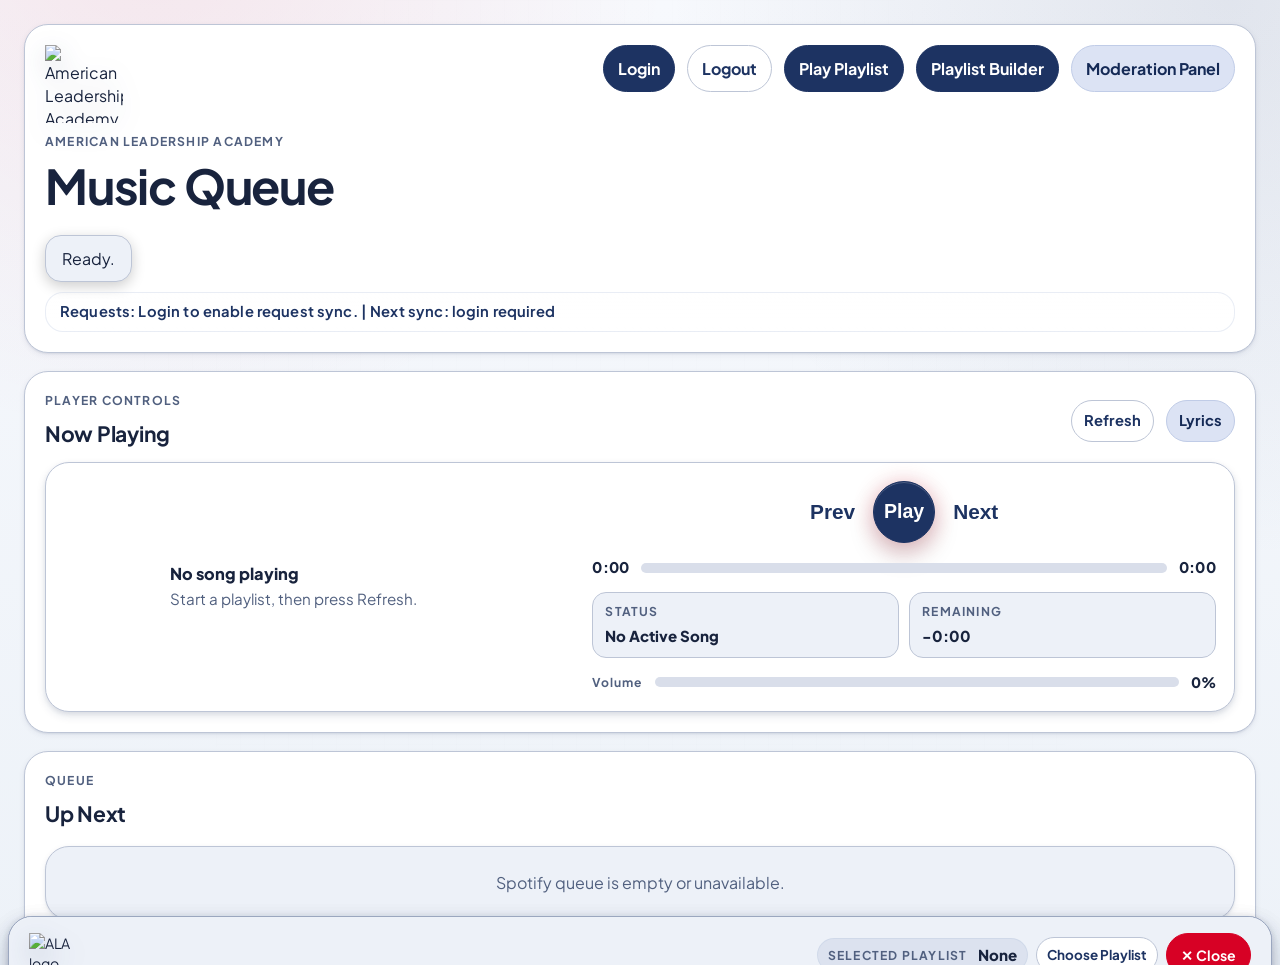
==== commit 39a5d686: "feat: add Playlist Builder feature with search and bulk add functionality - Introduced a new Playlis" ====
--- a/index.html
+++ b/index.html
@@ -46,6 +46,9 @@
             </button>
             <button id="btnPlayPlaylistPicker" class="btn btn-primary" type="button">
               Play Playlist
+            </button>
+            <button id="btnOpenPlaylistBuilder" class="btn btn-primary" type="button">
+              Playlist Builder
             </button>
             <button id="btnOpenModeration" class="btn btn-moderation" type="button">
               Moderation Panel
@@ -389,6 +392,137 @@
     </div>
   </aside>
 
+  <!-- PLAYLIST BUILDER BACKDROP -->
+  <div id="playlistBuilderBackdrop" class="mod-backdrop"></div>
+
+  <!-- PLAYLIST BUILDER PANEL -->
+  <aside
+    id="playlistBuilderOverlay"
+    class="mod-overlay playlist-builder-overlay"
+    role="dialog"
+    aria-modal="true"
+    aria-label="Playlist Builder"
+  >
+    <div class="mod-overlay-header">
+      <div class="mod-overlay-title-row">
+        <div>
+          <img
+            class="school-logo school-logo-small"
+            src="https://raw.githubusercontent.com/NBaker9262/Noah-ALA-File-Hosting/refs/heads/main/Images/ALA%20Bear%20No%20BG.png"
+            alt="ALA logo"
+            loading="lazy"
+          />
+          <p class="eyebrow">American Leadership Academy</p>
+          <h2>Playlist Builder</h2>
+          <div id="playlistBuilderStatus" class="summary-text">Choose a playlist, then search Spotify.</div>
+        </div>
+
+        <div class="mod-header-actions">
+          <div class="playlist-builder-selected-playlist">
+            <span class="chip-label">Selected Playlist</span>
+            <span id="playlistBuilderSelectedPlaylist" class="chip-value">None</span>
+          </div>
+          <button id="btnPlaylistBuilderChoosePlaylist" class="btn btn-small" type="button">
+            Choose Playlist
+          </button>
+          <button id="btnPlaylistBuilderClose" class="btn mod-close-btn" type="button">
+            &#x2715; Close
+          </button>
+        </div>
+      </div>
+    </div>
+
+    <div class="mod-overlay-body">
+      <div class="playlist-builder-grid">
+        <section class="card search-card neon-card playlist-builder-search-card">
+          <div class="section-heading">
+            <div>
+              <p class="section-kicker">Single Add</p>
+              <h2>Search Spotify</h2>
+            </div>
+          </div>
+
+          <div class="summary-text">Type a song name (optionally with an artist), review Musixmatch rating details, then add it to the selected playlist.</div>
+
+          <div class="search-controls">
+            <input
+              id="playlistBuilderSearchInput"
+              class="search-input"
+              type="search"
+              placeholder="Search by song title, artist, or both"
+              aria-label="Search Spotify tracks for playlist add"
+            />
+            <button id="btnPlaylistBuilderSearch" class="btn btn-small btn-primary" type="button">
+              Search
+            </button>
+          </div>
+
+          <div id="playlistBuilderSearchResults" class="requests-list">
+            <div class="empty-state">Search Spotify to get started.</div>
+          </div>
+        </section>
+
+        <div class="playlist-builder-right-stack">
+          <section class="card neon-card playlist-builder-review-card">
+            <div class="section-heading">
+              <div>
+                <p class="section-kicker">Review</p>
+                <h2>Rating Details</h2>
+              </div>
+              <div class="queue-nav">
+                <button id="btnPlaylistBuilderAddSelected" class="btn btn-small btn-primary" type="button" disabled>
+                  Add to Playlist
+                </button>
+              </div>
+            </div>
+
+            <div id="playlistBuilderReview" class="requests-list">
+              <div class="empty-state">Select a search result to preview rating details.</div>
+            </div>
+          </section>
+
+          <section class="card neon-card playlist-builder-bulk-card">
+            <div class="section-heading">
+              <div>
+                <p class="section-kicker">Bulk Add</p>
+                <h2>CSV of Spotify URLs</h2>
+              </div>
+              <div class="queue-nav">
+                <button id="btnPlaylistBuilderBulkLoad" class="btn btn-small" type="button">
+                  Load Tracks
+                </button>
+                <button id="btnPlaylistBuilderBulkAdd" class="btn btn-small btn-primary" type="button" disabled>
+                  Add Loaded
+                </button>
+              </div>
+            </div>
+
+            <div class="summary-text">Upload or paste a CSV containing Spotify track URLs. The selected playlist stays pinned so you can add song after song quickly.</div>
+
+            <div class="playlist-builder-bulk-controls">
+              <input id="playlistBuilderCsvFile" class="search-input" type="file" accept=".csv,text/csv" />
+              <textarea
+                id="playlistBuilderCsvText"
+                class="playlist-builder-csv-text"
+                rows="4"
+                placeholder="Or paste CSV / one Spotify URL per line"
+                aria-label="Bulk Spotify URL input"
+              ></textarea>
+              <button id="btnPlaylistBuilderBulkParse" class="btn btn-small" type="button">
+                Parse CSV
+              </button>
+              <div id="playlistBuilderBulkStatus" class="summary-text">No CSV loaded yet.</div>
+            </div>
+
+            <div id="playlistBuilderBulkList" class="requests-list">
+              <div class="empty-state">Parsed tracks will appear here.</div>
+            </div>
+          </section>
+        </div>
+      </div>
+    </div>
+  </aside>
+
 
   <!-- PLAYLIST PICKER BACKDROP -->
   <div id="playlistPickerBackdrop" class="playlist-picker-backdrop"></div>
--- a/style.css
+++ b/style.css
@@ -185,10 +185,6 @@
   min-height: 300px;
 }
 
-.up-next-card-expanded {
-  min-height: 420px;
-}
-
 .hero-bento,
 .playback-bento,
 .queue-bento {
@@ -248,7 +244,6 @@
 .queue-item-actions,
 .toggle-row,
 .mod-header-actions,
-.transport-controls,
 .transport-meta,
 .lyrics-modal-actions {
   display: flex;
@@ -307,14 +302,7 @@
   letter-spacing: -0.02em;
 }
 
-.transport-title {
-  font-size: 1rem;
-  letter-spacing: -0.02em;
-  font-weight: 800;
-}
-
 .summary-text,
-.media-meta,
 .request-meta,
 .request-submitted,
 .queue-item-artist,
@@ -527,65 +515,12 @@
   align-items: stretch;
 }
 
-.media-card {
-  display: flex;
-  gap: 16px;
-  align-items: center;
-  background:
-    linear-gradient(180deg, rgba(255,255,255,0.05), rgba(255,255,255,0.025));
-  border: 1px solid var(--border);
-  border-radius: 24px;
-  padding: 16px;
-  box-shadow: var(--shadow-md);
-}
-
-.media-card-3d {
-  transform: perspective(1200px) rotateX(0.5deg) rotateY(-1deg);
-}
-
-.media-card-large {
-  min-height: 220px;
-}
-
-.media-art {
-  width: 84px;
-  height: 84px;
-  border-radius: 18px;
-  object-fit: cover;
-  background: rgba(255,255,255,0.05);
-  box-shadow:
-    0 20px 32px rgba(0,0,0,0.28),
-    0 0 0 1px rgba(255,255,255,0.06);
-  visibility: hidden;
-  flex-shrink: 0;
-}
-
-.media-art.large {
-  width: 138px;
-  height: 138px;
-  border-radius: 24px;
-}
-
-.media-copy {
-  min-width: 0;
-  width: 100%;
-}
-
-.media-title,
+
 .request-song,
 .queue-item-title {
   font-size: 1rem;
   font-weight: 800;
   line-height: 1.2;
-}
-
-.media-title {
-  font-size: 1.12rem;
-  margin-bottom: 7px;
-}
-
-.media-meta {
-  line-height: 1.45;
 }
 
 .playback-time-wrap {
@@ -811,21 +746,6 @@
   transition: width 220ms ease;
 }
 
-.volume-control-panel {
-  display: grid;
-  gap: 12px;
-  align-items: center;
-  justify-items: end;
-}
-
-.volume-icon-wrap {
-  color: var(--soft);
-  font-size: 0.72rem;
-  font-weight: 800;
-  letter-spacing: 0.16em;
-  text-transform: uppercase;
-}
-
 .volume-bar {
   height: 7px;
 }
@@ -840,80 +760,6 @@
   color: var(--text);
   font-size: 0.9rem;
   font-weight: 800;
-}
-
-.transport-card {
-  min-height: 220px;
-  display: flex;
-  flex-direction: column;
-  justify-content: space-between;
-  gap: 18px;
-  padding: 18px;
-  border-radius: 22px;
-  border: 1px solid rgba(255,255,255,0.10);
-  background:
-    linear-gradient(180deg, rgba(255,255,255,0.03), rgba(255,255,255,0.015)),
-    linear-gradient(160deg, rgba(18, 22, 30, 0.98), rgba(12, 16, 22, 0.98));
-  box-shadow:
-    var(--shadow-md),
-    0 0 22px rgba(41,255,135,0.08);
-}
-
-.transport-card-head {
-  display: grid;
-  gap: 4px;
-}
-
-.transport-controls {
-  display: flex;
-  justify-content: center;
-  align-items: center;
-  gap: 14px;
-}
-
-.transport-btn {
-  width: 52px;
-  min-height: 52px;
-  border-radius: 999px;
-  padding: 0;
-  font-size: 1.2rem;
-  font-weight: 700;
-  line-height: 1;
-  letter-spacing: 0;
-  color: rgba(247, 251, 255, 0.92);
-  background:
-    linear-gradient(180deg, rgba(255,255,255,0.07), rgba(255,255,255,0.03));
-  border-color: rgba(255,255,255,0.14);
-}
-
-.transport-btn:hover {
-  color: var(--text);
-  border-color: rgba(255,255,255,0.24);
-}
-
-.transport-btn-main {
-  min-height: 60px;
-  width: 60px;
-  padding: 0;
-  font-size: 1.35rem;
-  font-weight: 900;
-  color: #031208;
-  border-color: rgba(41,255,135,0.40);
-  background: linear-gradient(180deg, var(--green) 0%, var(--green-2) 100%);
-  box-shadow:
-    inset 0 1px 0 rgba(255,255,255,0.26),
-    0 10px 24px rgba(0,0,0,0.24),
-    0 0 30px rgba(41,255,135,0.26);
-}
-
-.transport-btn-main:hover {
-  color: #031208;
-  border-color: rgba(41,255,135,0.48);
-  background: linear-gradient(180deg, #42ffa0 0%, #1ed677 100%);
-  box-shadow:
-    inset 0 1px 0 rgba(255,255,255,0.30),
-    0 14px 28px rgba(0,0,0,0.26),
-    0 0 36px rgba(41,255,135,0.32);
 }
 
 .transport-meta {
@@ -1059,6 +905,14 @@
 
 .request-title-row {
   justify-content: space-between;
+}
+
+.request-title-badges {
+  display: inline-flex;
+  align-items: center;
+  gap: 8px;
+  flex-wrap: wrap;
+  justify-content: flex-end;
 }
 
 .queue-item-title,
@@ -1404,6 +1258,110 @@
 
 .mod-overlay .playlist-routing-panel {
   flex-shrink: 0;
+}
+
+/* PLAYLIST BUILDER */
+.playlist-builder-overlay .mod-header-actions {
+  display: flex;
+  flex-wrap: wrap;
+  align-items: center;
+}
+
+.playlist-builder-selected-playlist {
+  display: inline-flex;
+  align-items: center;
+  gap: 10px;
+  padding: 7px 10px;
+  border-radius: 999px;
+  border: 1px solid rgba(187, 200, 224, 0.35);
+  background: rgba(130, 152, 190, 0.16);
+  color: var(--text);
+  font-size: 12px;
+  font-weight: 700;
+  letter-spacing: 0.01em;
+  line-height: 1.2;
+  font-variant-numeric: tabular-nums;
+  white-space: nowrap;
+}
+
+.playlist-builder-grid {
+  flex: 1;
+  display: grid;
+  grid-template-columns: minmax(0, 1.4fr) minmax(340px, 1fr);
+  grid-template-rows: minmax(0, 1fr);
+  gap: 10px;
+  align-items: stretch;
+  min-height: 0;
+}
+
+.playlist-builder-search-card {
+  display: flex;
+  flex-direction: column;
+  min-height: 0;
+  overflow: hidden;
+  padding: 16px;
+}
+
+#playlistBuilderSearchResults {
+  flex: 1;
+  min-height: 0;
+  overflow: auto;
+  padding-right: 4px;
+}
+
+.playlist-builder-right-stack {
+  display: grid;
+  grid-template-rows: minmax(240px, 0.95fr) minmax(260px, 1.05fr);
+  gap: 12px;
+  overflow: hidden;
+  min-height: 0;
+}
+
+.playlist-builder-review-card,
+.playlist-builder-bulk-card {
+  min-height: 0;
+  display: flex;
+  flex-direction: column;
+  overflow: hidden;
+  padding: 16px;
+}
+
+#playlistBuilderReview,
+#playlistBuilderBulkList {
+  flex: 1;
+  min-height: 0;
+  overflow: auto;
+  padding-right: 4px;
+}
+
+.playlist-builder-bulk-controls {
+  display: grid;
+  grid-template-columns: 1fr;
+  gap: 10px;
+  margin-top: 10px;
+}
+
+.playlist-builder-csv-text {
+  width: 100%;
+  resize: vertical;
+  min-height: 96px;
+  padding: 12px 14px;
+  border-radius: 18px;
+  border: 1px solid var(--border);
+  background: rgba(15, 18, 27, 0.9);
+  color: var(--text);
+  font-family: inherit;
+  line-height: 1.45;
+}
+
+@media (max-width: 1100px) {
+  .playlist-builder-grid {
+    grid-template-columns: 1fr;
+  }
+
+  .playlist-builder-right-stack {
+    grid-template-rows: minmax(240px, 0.9fr) minmax(260px, 1.1fr);
+  }
 }
 
 /* LYRICS MODAL */
@@ -1534,10 +1492,6 @@
     grid-template-columns: 1fr;
     align-items: stretch;
   }
-
-  .volume-control-panel {
-    justify-items: stretch;
-  }
 }
 
 @media (max-width: 900px) {
@@ -1661,28 +1615,13 @@
     min-height: 220px;
   }
 
-  .media-card {
-    align-items: flex-start;
-    flex-direction: column;
-  }
-
-  .media-art.large {
-    width: 110px;
-    height: 110px;
-  }
-
   .player-controls-shell {
     grid-template-columns: 1fr;
     align-items: stretch;
   }
 
-  .control-track-info,
-  .volume-control-panel {
+  .control-track-info {
     justify-content: flex-start;
-  }
-
-  .volume-control-panel {
-    justify-items: stretch;
   }
 
   .progress-container {
@@ -1691,23 +1630,6 @@
 
   .playback-buttons {
     gap: 12px;
-  }
-
-  .transport-controls {
-    justify-content: center;
-    gap: 9px;
-  }
-
-  .transport-btn {
-    width: 48px;
-    min-height: 48px;
-    font-size: 1.05rem;
-  }
-
-  .transport-btn-main {
-    width: 54px;
-    min-height: 54px;
-    font-size: 1.2rem;
   }
 
   .transport-chip {
@@ -1848,7 +1770,6 @@
 }
 
 .btn-primary,
-.transport-btn-main,
 .play-pause-button {
   color: var(--ala-white);
   background: linear-gradient(180deg, #e22344 0%, #b70120 100%);
@@ -1860,7 +1781,6 @@
 }
 
 .btn-primary:hover,
-.transport-btn-main:hover,
 .play-pause-button:hover {
   color: var(--ala-white);
   background: linear-gradient(180deg, #eb3150 0%, #c80124 100%);
@@ -2224,16 +2144,14 @@
 }
 
 .btn-primary,
-.play-pause-button,
-.transport-btn-main {
+.play-pause-button {
   background: var(--md-primary);
   color: var(--md-on-primary);
   border-color: var(--md-primary);
 }
 
 .btn-primary:hover,
-.play-pause-button:hover,
-.transport-btn-main:hover {
+.play-pause-button:hover {
   background: #223f78;
   color: var(--md-on-primary);
 }
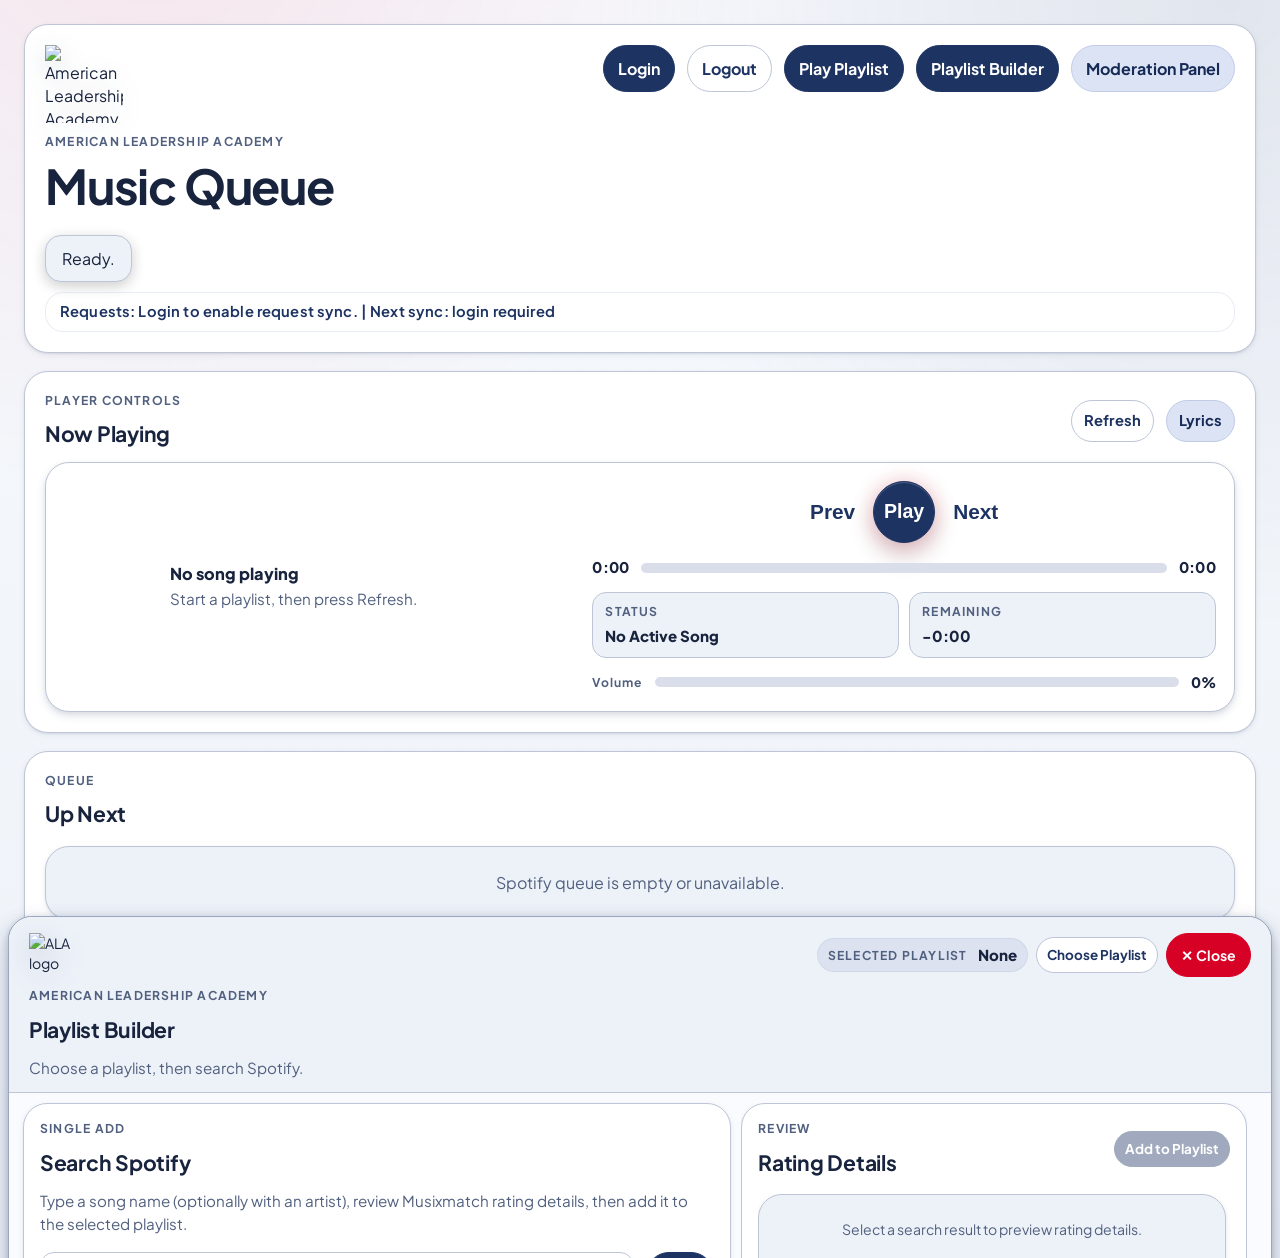
==== commit 48e76c13: "feat(lyrics-api): add debug panel and endpoints for SwiftShadow proxy management" ====
--- a/index.html
+++ b/index.html
@@ -162,6 +162,57 @@
 
         <div id="spotifyQueueList" class="requests-list">
           <div class="empty-state">Spotify queue will appear here.</div>
+        </div>
+      </section>
+
+      <!-- LYRICS API DEBUG -->
+      <section class="card neon-card">
+        <div class="card-accent card-accent-violet"></div>
+
+        <div class="section-heading">
+          <div>
+            <p class="section-kicker">Lyrics API</p>
+            <h2>SwiftShadow Debug</h2>
+          </div>
+
+          <div class="queue-nav">
+            <button id="btnLyricsDebugRefresh" class="btn btn-small" type="button">
+              Refresh
+            </button>
+            <button id="btnLyricsDebugRefreshProxies" class="btn btn-small btn-primary" type="button">
+              Refresh Proxies
+            </button>
+          </div>
+        </div>
+
+        <div class="summary-text" id="lyricsDebugStatus">Waiting for debug status...</div>
+
+        <div class="transport-meta" aria-live="polite">
+          <div class="transport-chip">
+            <span class="chip-label">API Base</span>
+            <span class="chip-value" id="lyricsDebugApiBase">--</span>
+          </div>
+          <div class="transport-chip">
+            <span class="chip-label">Proxies</span>
+            <span class="chip-value" id="lyricsDebugProxyCount">--</span>
+          </div>
+          <div class="transport-chip">
+            <span class="chip-label">Current</span>
+            <span class="chip-value" id="lyricsDebugCurrentProxy">--</span>
+          </div>
+          <div class="transport-chip">
+            <span class="chip-label">Cache Expiry</span>
+            <span class="chip-value" id="lyricsDebugCacheExpiry">--</span>
+          </div>
+          <div class="transport-chip">
+            <span class="chip-label">Updated</span>
+            <span class="chip-value" id="lyricsDebugUpdatedAt">--</span>
+          </div>
+        </div>
+
+        <div class="lyrics-success-wrap">
+          <div class="summary-text" id="lyricsDebugError" aria-live="polite"></div>
+          <pre id="lyricsDebugRaw" class="lyrics-text-pre">Debug payload will appear here.</pre>
         </div>
       </section>
 
@@ -617,6 +668,7 @@
     </div>
   </aside>
 
+  <script src="moderation-wordlists.generated.js"></script>
   <script src="app.js"></script>
 </body>
 </html>
--- a/style.css
+++ b/style.css
@@ -3272,6 +3272,112 @@
   white-space: nowrap;
 }
 
+/* ======================================================
+   PLAYLIST DUPLICATE REVIEW
+   ====================================================== */
+.playlist-duplicate-backdrop {
+  position: fixed;
+  inset: 0;
+  z-index: 1230;
+  background: rgba(8, 16, 34, 0.52);
+  opacity: 0;
+  pointer-events: none;
+  transition: opacity 220ms ease;
+}
+
+.playlist-duplicate-modal {
+  position: fixed;
+  inset: 12vh 18vw;
+  z-index: 1240;
+  border-radius: 18px;
+  border: 1px solid var(--md-outline-strong, rgba(255, 255, 255, 0.18));
+  background: var(--md-surface, rgba(20, 26, 42, 0.98));
+  box-shadow: var(--md-elev-3, 0 22px 46px rgba(0, 0, 0, 0.36));
+  display: grid;
+  grid-template-rows: auto auto 1fr auto;
+  gap: 10px;
+  padding: 14px;
+  opacity: 0;
+  pointer-events: none;
+  transform: translateY(10px) scale(0.996);
+  transition: opacity 220ms ease, transform 220ms ease;
+}
+
+.playlist-duplicate-backdrop.playlist-duplicate-is-open {
+  opacity: 1;
+  pointer-events: auto;
+}
+
+.playlist-duplicate-modal.playlist-duplicate-is-open {
+  opacity: 1;
+  pointer-events: auto;
+  transform: translateY(0) scale(1);
+}
+
+.playlist-duplicate-header {
+  display: flex;
+  align-items: flex-start;
+  justify-content: space-between;
+  gap: 10px;
+  border-bottom: 1px solid var(--md-outline, rgba(255, 255, 255, 0.12));
+  padding-bottom: 10px;
+}
+
+.playlist-duplicate-description {
+  margin: 0;
+}
+
+.playlist-duplicate-list {
+  overflow: auto;
+  display: grid;
+  gap: 10px;
+  padding-right: 4px;
+}
+
+.playlist-duplicate-item {
+  border-radius: 14px;
+  border: 1px solid var(--md-outline, rgba(255, 255, 255, 0.12));
+  background: var(--md-surface-high, rgba(30, 38, 58, 0.95));
+  padding: 10px 12px;
+  display: grid;
+  gap: 4px;
+}
+
+.playlist-duplicate-item-title {
+  color: var(--md-on-surface, #eef3ff);
+  font-weight: 700;
+  line-height: 1.2;
+}
+
+.playlist-duplicate-item-meta {
+  color: var(--md-on-surface-variant, #9aa9c4);
+  font-size: 0.85rem;
+  line-height: 1.2;
+}
+
+.playlist-duplicate-actions {
+  border-top: 1px solid var(--md-outline, rgba(255, 255, 255, 0.12));
+  padding-top: 10px;
+  display: flex;
+  flex-wrap: wrap;
+  gap: 8px;
+  justify-content: flex-end;
+}
+
+@media (max-width: 900px) {
+  .playlist-duplicate-modal {
+    inset: 6vh 6vw;
+  }
+}
+
+@media (max-width: 700px) {
+  .playlist-duplicate-modal {
+    inset: 0;
+    border-radius: 0;
+    padding: 12px;
+  }
+}
+
 .moderation-bypass-actions {
   margin-top: 8px;
   display: flex;
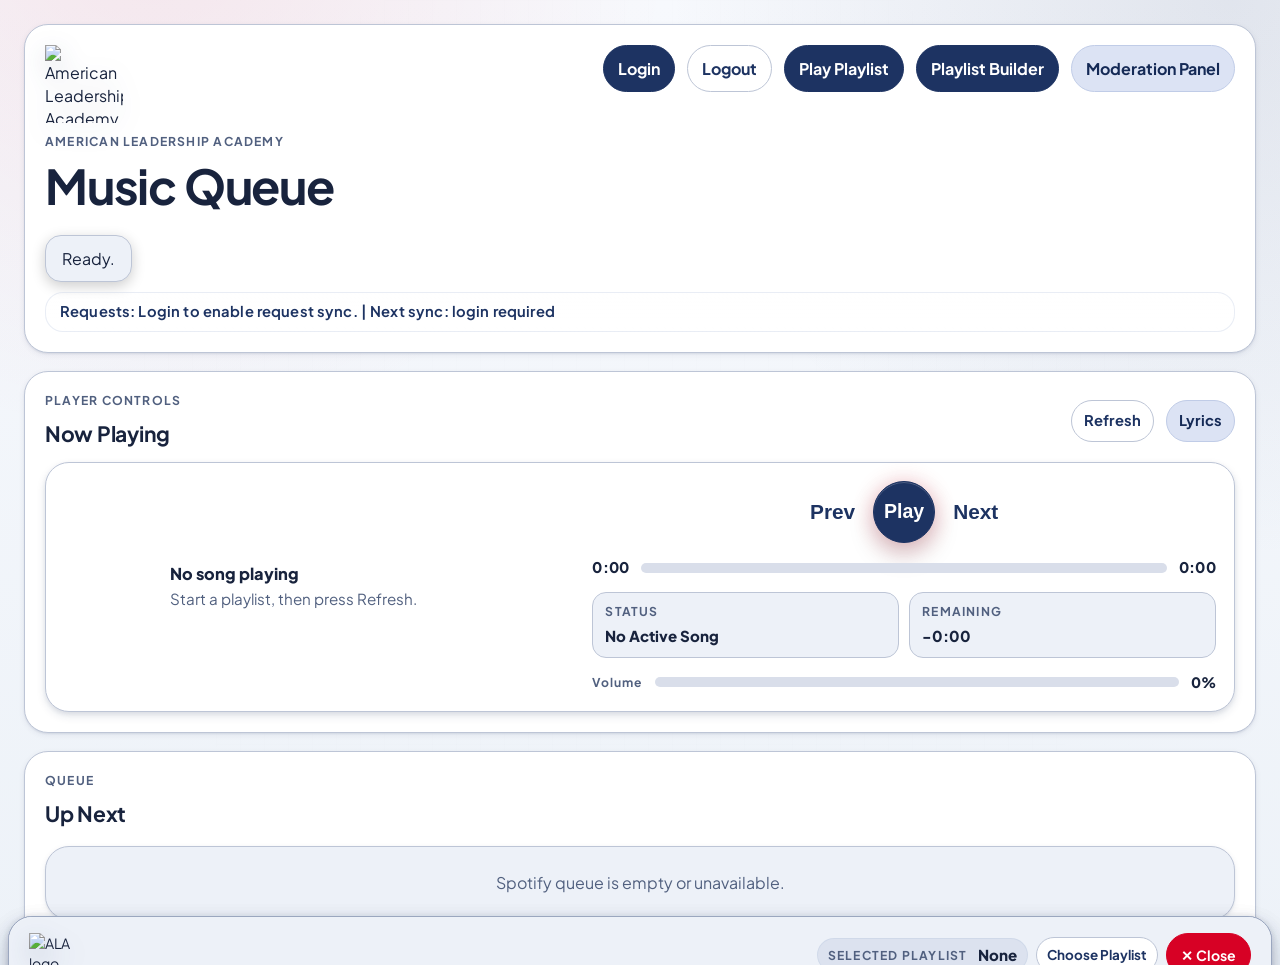
==== commit 1b7ec576: "feat(queue): implement Spotify track caching and update UI for playback preview" ====
--- a/index.html
+++ b/index.html
@@ -162,57 +162,6 @@
 
         <div id="spotifyQueueList" class="requests-list">
           <div class="empty-state">Spotify queue will appear here.</div>
-        </div>
-      </section>
-
-      <!-- LYRICS API DEBUG -->
-      <section class="card neon-card">
-        <div class="card-accent card-accent-violet"></div>
-
-        <div class="section-heading">
-          <div>
-            <p class="section-kicker">Lyrics API</p>
-            <h2>SwiftShadow Debug</h2>
-          </div>
-
-          <div class="queue-nav">
-            <button id="btnLyricsDebugRefresh" class="btn btn-small" type="button">
-              Refresh
-            </button>
-            <button id="btnLyricsDebugRefreshProxies" class="btn btn-small btn-primary" type="button">
-              Refresh Proxies
-            </button>
-          </div>
-        </div>
-
-        <div class="summary-text" id="lyricsDebugStatus">Waiting for debug status...</div>
-
-        <div class="transport-meta" aria-live="polite">
-          <div class="transport-chip">
-            <span class="chip-label">API Base</span>
-            <span class="chip-value" id="lyricsDebugApiBase">--</span>
-          </div>
-          <div class="transport-chip">
-            <span class="chip-label">Proxies</span>
-            <span class="chip-value" id="lyricsDebugProxyCount">--</span>
-          </div>
-          <div class="transport-chip">
-            <span class="chip-label">Current</span>
-            <span class="chip-value" id="lyricsDebugCurrentProxy">--</span>
-          </div>
-          <div class="transport-chip">
-            <span class="chip-label">Cache Expiry</span>
-            <span class="chip-value" id="lyricsDebugCacheExpiry">--</span>
-          </div>
-          <div class="transport-chip">
-            <span class="chip-label">Updated</span>
-            <span class="chip-value" id="lyricsDebugUpdatedAt">--</span>
-          </div>
-        </div>
-
-        <div class="lyrics-success-wrap">
-          <div class="summary-text" id="lyricsDebugError" aria-live="polite"></div>
-          <pre id="lyricsDebugRaw" class="lyrics-text-pre">Debug payload will appear here.</pre>
         </div>
       </section>
 
@@ -261,7 +210,7 @@
           </div>
 
           <button id="btnApproveAllCleanVisible" class="btn btn-small" type="button">
-            Approve All Clean
+            Queue All Clean
           </button>
 
           <button id="btnUndoModerationAction" class="btn btn-small" type="button">
@@ -276,6 +225,24 @@
     </div>
 
     <div class="mod-overlay-body">
+
+      <!-- PLAYBACK PREVIEW -->
+      <section class="card neon-card mod-playback-preview-card">
+        <div class="section-heading">
+          <div>
+            <p class="section-kicker">Playback</p>
+            <h2>Now Playing</h2>
+          </div>
+        </div>
+
+        <div class="mod-playback-preview">
+          <img id="modNowPlayingArt" class="control-cover mod-control-cover" src="" alt="Current track artwork" />
+          <div class="mod-playback-copy">
+            <p id="modNowPlaying" class="mod-playback-title">No song playing</p>
+            <p id="modNowPlayingMeta" class="mod-playback-meta">Start a playlist, then press Refresh.</p>
+          </div>
+        </div>
+      </section>
 
 
       <div class="mod-grid">
@@ -310,7 +277,7 @@
         </div>
 
         <div class="summary-text">
-          Search Spotify and add an exact song directly to the moderator queue.
+          Search Spotify and add an exact song directly to the active Spotify queue.
         </div>
 
         <div class="search-controls">
@@ -377,67 +344,21 @@
       </section>
 
         <div class="mod-right-stack">
-          <!-- APPROVED QUEUE -->
-          <section class="card approved-card neon-card mod-priority-card">
+          <!-- ACTUAL SPOTIFY QUEUE -->
+          <section class="card neon-card mod-queue-card">
+            <div class="card-accent card-accent-blue"></div>
+
             <div class="section-heading">
               <div>
-                <p class="section-kicker">Moderator Queue</p>
-                <h2>Approved Songs</h2>
-              </div>
-
-              <div class="queue-nav">
-                <button id="btnRemoveAllApproved" class="btn btn-small" type="button">
-                  Remove All
-                </button>
-              </div>
-            </div>
-
-            <div id="approvedQueueList" class="queue-list">
-              <div class="empty-state">No approved songs yet.</div>
+                <p class="section-kicker">Spotify Queue</p>
+                <h2>Up Next</h2>
+              </div>
+            </div>
+
+            <div id="modSpotifyQueueList" class="requests-list">
+              <div class="empty-state">Spotify queue will appear here.</div>
             </div>
           </section>
-
-          <!-- APPROVAL PREVIEW -->
-          <section class="card up-next-card neon-card">
-            <div class="card-accent card-accent-violet"></div>
-
-            <div class="section-heading">
-              <div>
-                <p class="section-kicker">Approval Preview</p>
-                <h2>Selected Approved Song</h2>
-              </div>
-
-              <div class="queue-nav">
-                <button id="btnPrevQueue" class="btn btn-small" type="button">
-                  Prev
-                </button>
-                <button id="btnNextQueue" class="btn btn-small" type="button">
-                  Next
-                </button>
-                <button id="btnAddApprovedToQueue" class="btn btn-small btn-primary" type="button">
-                  Add to Queue
-                </button>
-              </div>
-            </div>
-
-            <div id="approvedPreviewTable" class="requests-list approved-preview-large">
-              <div class="empty-state">No approved songs yet.</div>
-            </div>
-
-            <div class="playlist-routing-panel">
-              <p class="playlist-routing-title">Vetted Song Playlist Routing</p>
-              <p class="summary-text">
-                Save the selected vetted song into your event playlists before the event.
-              </p>
-
-              <div class="playlist-routing-actions">
-                <button id="btnAddSelectedToPlaylistPicker" class="btn btn-small" type="button">
-                  Add to Playlist
-                </button>
-              </div>
-            </div>
-          </section>
-
         </div>
       </div>
     </div>
@@ -608,6 +529,49 @@
       <div class="empty-state">Loading playlists...</div>
     </div>
   </aside>
+
+  <!-- PLAYLIST DUPLICATES BACKDROP -->
+  <div id="playlistDuplicateBackdrop" class="playlist-duplicate-backdrop"></div>
+
+  <!-- PLAYLIST DUPLICATES MODAL -->
+  <aside
+    id="playlistDuplicateModal"
+    class="playlist-duplicate-modal"
+    role="dialog"
+    aria-modal="true"
+    aria-label="Playlist Duplicate Review"
+  >
+    <div class="playlist-duplicate-header">
+      <div>
+        <p class="section-kicker">Playlist Safety</p>
+        <h2 id="playlistDuplicateTitle">Duplicates Found</h2>
+      </div>
+      <button id="btnClosePlaylistDuplicateModal" class="btn lyrics-close-btn" type="button">
+        &#x2715; Close
+      </button>
+    </div>
+
+    <div id="playlistDuplicateDescription" class="summary-text playlist-duplicate-description">
+      Review duplicates before adding.
+    </div>
+
+    <div id="playlistDuplicateList" class="playlist-duplicate-list">
+      <div class="empty-state">No duplicates.</div>
+    </div>
+
+    <div class="playlist-duplicate-actions">
+      <button id="btnPlaylistDuplicateAddAnyway" class="btn btn-small btn-primary" type="button">
+        Add Anyway
+      </button>
+      <button id="btnPlaylistDuplicateDelete" class="btn btn-small" type="button">
+        Delete
+      </button>
+      <button id="btnPlaylistDuplicateCancel" class="btn btn-small" type="button">
+        Cancel
+      </button>
+    </div>
+  </aside>
+
   <!-- MODERATION REASONING BACKDROP -->
   <div id="moderationReasonBackdrop" class="moderation-reason-backdrop"></div>
 
@@ -668,7 +632,6 @@
     </div>
   </aside>
 
-  <script src="moderation-wordlists.generated.js"></script>
   <script src="app.js"></script>
 </body>
 </html>
--- a/style.css
+++ b/style.css
@@ -1148,9 +1148,46 @@
   min-height: 0;
 }
 
+.mod-playback-preview-card {
+  flex-shrink: 0;
+  padding: 12px 14px;
+}
+
+.mod-playback-preview {
+  display: flex;
+  align-items: center;
+  gap: 12px;
+}
+
+.mod-control-cover {
+  width: 54px;
+  height: 54px;
+  border-radius: 12px;
+}
+
+.mod-playback-copy {
+  min-width: 0;
+}
+
+.mod-playback-title {
+  margin: 0;
+  font-weight: 800;
+  letter-spacing: -0.01em;
+  overflow: hidden;
+  text-overflow: ellipsis;
+  white-space: nowrap;
+}
+
+.mod-playback-meta {
+  margin: 4px 0 0;
+  color: var(--text-muted);
+  font-size: 12px;
+  overflow: hidden;
+  text-overflow: ellipsis;
+  white-space: nowrap;
+}
+
 .mod-top-search-card {
-  grid-column: 3;
-  grid-row: 1;
   flex-shrink: 0;
   padding: 14px;
 }
@@ -1180,17 +1217,15 @@
 
 .mod-grid {
   flex: 1;
-  display: grid;
-  grid-template-columns: minmax(0, 1.7fr) minmax(360px, 1fr) minmax(320px, 0.9fr);
-  grid-template-rows: minmax(0, 1fr);
+  display: flex;
+  flex-wrap: wrap;
   gap: 10px;
   align-items: stretch;
   min-height: 0;
 }
 
 .mod-overlay .requests-card {
-  grid-column: 1;
-  grid-row: 1;
+  flex: 2 1 560px;
   display: flex;
   flex-direction: column;
   overflow: hidden;
@@ -1208,13 +1243,33 @@
 }
 
 .mod-right-stack {
-  grid-column: 2;
-  grid-row: 1;
-  display: grid;
-  grid-template-rows: minmax(320px, 1.2fr) minmax(250px, 0.9fr);
+  flex: 1 1 360px;
+  display: flex;
+  flex-direction: column;
   gap: 12px;
-  overflow-y: hidden;
+  overflow: hidden;
   min-height: 0;
+}
+
+.mod-top-search-card {
+  flex: 1 1 340px;
+  min-width: 280px;
+}
+
+.mod-right-stack .mod-queue-card {
+  flex: 1 1 auto;
+  min-height: 0;
+  display: flex;
+  flex-direction: column;
+  overflow: hidden;
+  padding: 16px;
+}
+
+#modSpotifyQueueList {
+  flex: 1;
+  min-height: 0;
+  overflow: auto;
+  padding-right: 4px;
 }
 
 .mod-right-stack .approved-card {
@@ -1513,22 +1568,19 @@
   }
 
   .mod-grid {
-    grid-template-columns: 1fr;
-    grid-template-rows: auto;
-    align-items: start;
+    flex-direction: column;
+    flex-wrap: nowrap;
+    align-items: stretch;
   }
 
   .mod-overlay .requests-card,
   .mod-top-search-card,
   .mod-right-stack {
-    grid-column: auto;
-    grid-row: auto;
+    flex: 1 1 auto;
   }
 
   .mod-right-stack {
-    display: grid;
-    grid-template-columns: 1fr;
-    grid-template-rows: auto;
+    overflow: visible;
   }
 
   .mod-overlay .requests-card,
@@ -2567,8 +2619,8 @@
 }
 
 .mod-grid {
-  grid-template-columns: minmax(0, 1.7fr) minmax(360px, 1fr) minmax(320px, 0.9fr);
-  grid-template-rows: minmax(0, 1fr);
+  display: flex;
+  flex-wrap: wrap;
   gap: 10px;
   align-items: stretch;
   align-content: start;
@@ -2582,8 +2634,7 @@
 }
 
 .mod-top-search-card,
-.mod-right-stack .approved-card,
-.mod-right-stack .up-next-card {
+.mod-right-stack .mod-queue-card {
   padding: 16px;
 }
 
@@ -2599,8 +2650,7 @@
 
 .mod-overlay #requestTableBody,
 .mod-overlay #manualSearchResults,
-.mod-overlay #approvedQueueList,
-.mod-overlay #approvedPreviewTable {
+.mod-overlay #modSpotifyQueueList {
   overflow-y: auto;
   overflow-x: hidden;
   padding-right: 4px;
@@ -2616,8 +2666,7 @@
   min-height: 0;
 }
 
-.mod-overlay #approvedQueueList,
-.mod-overlay #approvedPreviewTable {
+.mod-overlay #modSpotifyQueueList {
   flex: 1;
   min-height: 0;
 }
@@ -2644,15 +2693,13 @@
 
   .mod-overlay .requests-card,
   .mod-top-search-card,
-  .mod-right-stack .approved-card,
-  .mod-right-stack .up-next-card {
+  .mod-right-stack .mod-queue-card {
     padding: 14px;
   }
 
   .mod-overlay #requestTableBody,
   .mod-overlay #manualSearchResults,
-  .mod-overlay #approvedQueueList,
-  .mod-overlay #approvedPreviewTable {
+  .mod-overlay #modSpotifyQueueList {
     overflow: visible;
     padding-right: 0;
   }
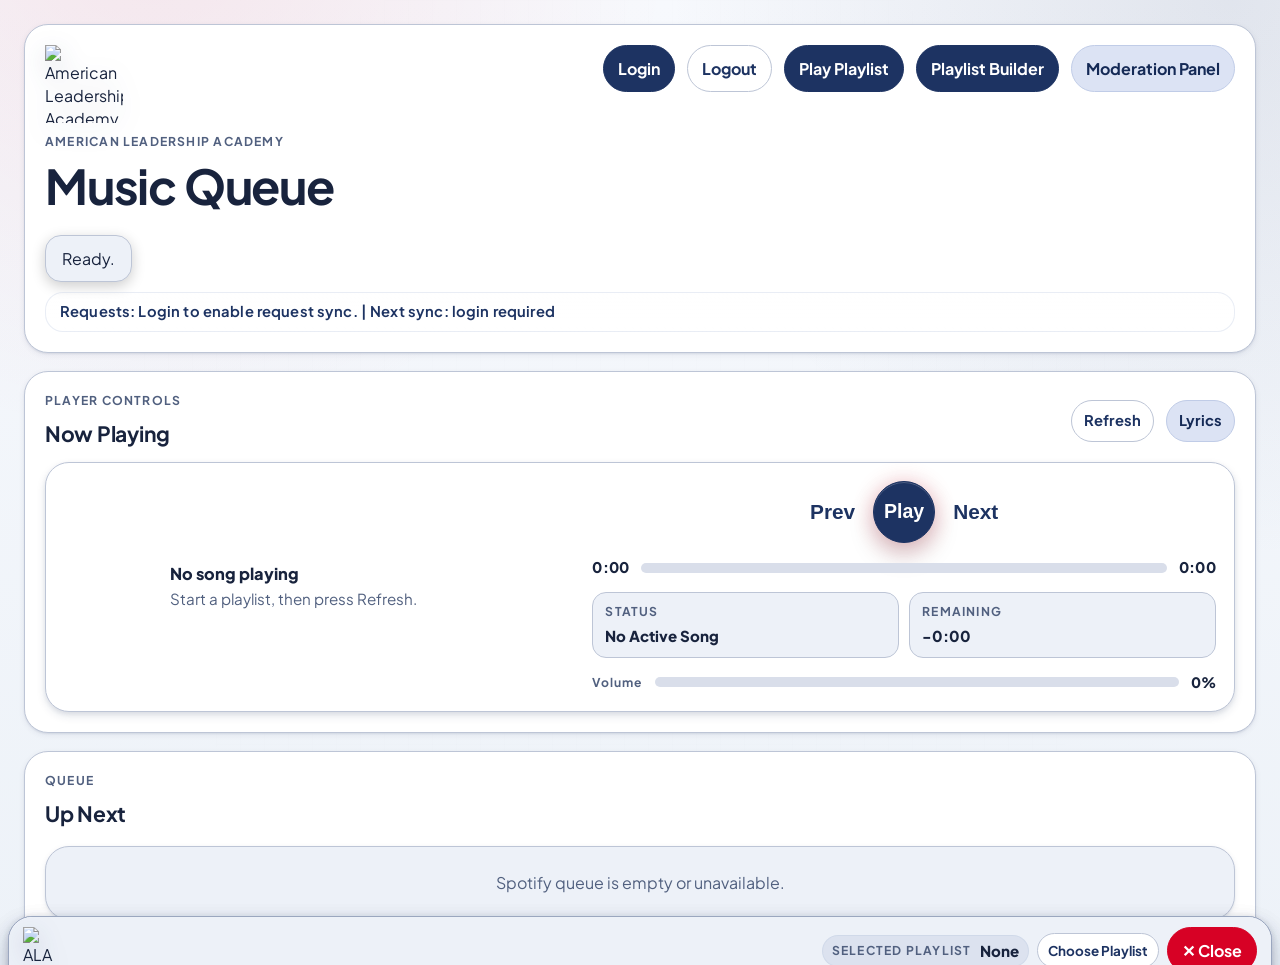
==== commit 515bcd25: "feat: Enhance playlist builder and lyrics API functionality - Updated index.html to improve user ins" ====
--- a/index.html
+++ b/index.html
@@ -457,19 +457,22 @@
             <div class="section-heading">
               <div>
                 <p class="section-kicker">Bulk Add</p>
-                <h2>CSV of Spotify URLs</h2>
+                <h2>CSV / Song List</h2>
               </div>
               <div class="queue-nav">
                 <button id="btnPlaylistBuilderBulkLoad" class="btn btn-small" type="button">
                   Load Tracks
                 </button>
+                <button id="btnPlaylistBuilderBulkAddClean" class="btn btn-small" type="button" disabled>
+                  Add Clean Only
+                </button>
                 <button id="btnPlaylistBuilderBulkAdd" class="btn btn-small btn-primary" type="button" disabled>
                   Add Loaded
                 </button>
               </div>
             </div>
 
-            <div class="summary-text">Upload or paste a CSV containing Spotify track URLs. The selected playlist stays pinned so you can add song after song quickly.</div>
+            <div class="summary-text">Upload/paste Spotify track URLs/IDs, or one song per line like “Artist - Song”. The selected playlist stays pinned so you can add song after song quickly.</div>
 
             <div class="playlist-builder-bulk-controls">
               <input id="playlistBuilderCsvFile" class="search-input" type="file" accept=".csv,text/csv" />
@@ -477,7 +480,7 @@
                 id="playlistBuilderCsvText"
                 class="playlist-builder-csv-text"
                 rows="4"
-                placeholder="Or paste CSV / one Spotify URL per line"
+                placeholder="Paste Spotify URLs/IDs, or lines like: Whitney Houston - I Wanna Dance with Somebody"
                 aria-label="Bulk Spotify URL input"
               ></textarea>
               <button id="btnPlaylistBuilderBulkParse" class="btn btn-small" type="button">
--- a/style.css
+++ b/style.css
@@ -1316,6 +1316,30 @@
 }
 
 /* PLAYLIST BUILDER */
+.playlist-builder-overlay {
+  /* Keep this screen readable at normal zoom (esp. high-DPI displays). */
+  font-size: 1rem;
+}
+
+.playlist-builder-overlay .mod-overlay-header {
+  padding: 10px 14px 8px;
+}
+
+.playlist-builder-overlay .school-logo-small {
+  width: 36px;
+  height: 36px;
+  margin-bottom: 4px;
+}
+
+.playlist-builder-overlay .mod-overlay-title-row {
+  gap: 12px;
+}
+
+.playlist-builder-overlay .mod-overlay-body {
+  padding: 8px 10px 10px;
+  overflow: hidden;
+}
+
 .playlist-builder-overlay .mod-header-actions {
   display: flex;
   flex-wrap: wrap;
@@ -1325,8 +1349,8 @@
 .playlist-builder-selected-playlist {
   display: inline-flex;
   align-items: center;
-  gap: 10px;
-  padding: 7px 10px;
+  gap: 8px;
+  padding: 6px 9px;
   border-radius: 999px;
   border: 1px solid rgba(187, 200, 224, 0.35);
   background: rgba(130, 152, 190, 0.16);
@@ -1342,11 +1366,39 @@
 .playlist-builder-grid {
   flex: 1;
   display: grid;
-  grid-template-columns: minmax(0, 1.4fr) minmax(340px, 1fr);
+  grid-template-columns: minmax(0, 1.25fr) minmax(300px, 1fr);
   grid-template-rows: minmax(0, 1fr);
-  gap: 10px;
+  gap: 8px;
   align-items: stretch;
   min-height: 0;
+}
+
+/* Slightly tighter spacing so more songs fit. */
+.playlist-builder-overlay .requests-list {
+  margin-top: 12px;
+  gap: 12px;
+}
+
+.playlist-builder-overlay .request-item {
+  grid-template-columns: 60px 1fr auto;
+  gap: 12px;
+  padding: 14px;
+}
+
+.playlist-builder-overlay .request-art {
+  width: 60px;
+  height: 60px;
+  border-radius: 16px;
+}
+
+.playlist-builder-overlay .request-song {
+  font-size: 1.02rem;
+  line-height: 1.25;
+}
+
+.playlist-builder-overlay .request-meta,
+.playlist-builder-overlay .request-submitted {
+  font-size: 0.95rem;
 }
 
 .playlist-builder-search-card {
@@ -1354,7 +1406,7 @@
   flex-direction: column;
   min-height: 0;
   overflow: hidden;
-  padding: 16px;
+  padding: 12px;
 }
 
 #playlistBuilderSearchResults {
@@ -1366,8 +1418,9 @@
 
 .playlist-builder-right-stack {
   display: grid;
-  grid-template-rows: minmax(240px, 0.95fr) minmax(260px, 1.05fr);
-  gap: 12px;
+  /* Give bulk add (CSV + list) a bit more vertical space. */
+  grid-template-rows: minmax(170px, 0.75fr) minmax(280px, 1.25fr);
+  gap: 10px;
   overflow: hidden;
   min-height: 0;
 }
@@ -1378,7 +1431,7 @@
   display: flex;
   flex-direction: column;
   overflow: hidden;
-  padding: 16px;
+  padding: 12px;
 }
 
 #playlistBuilderReview,
@@ -1399,13 +1452,14 @@
 .playlist-builder-csv-text {
   width: 100%;
   resize: vertical;
-  min-height: 96px;
+  min-height: 160px;
   padding: 12px 14px;
   border-radius: 18px;
   border: 1px solid var(--border);
   background: rgba(15, 18, 27, 0.9);
   color: var(--text);
   font-family: inherit;
+  font-size: 1rem;
   line-height: 1.45;
 }
 
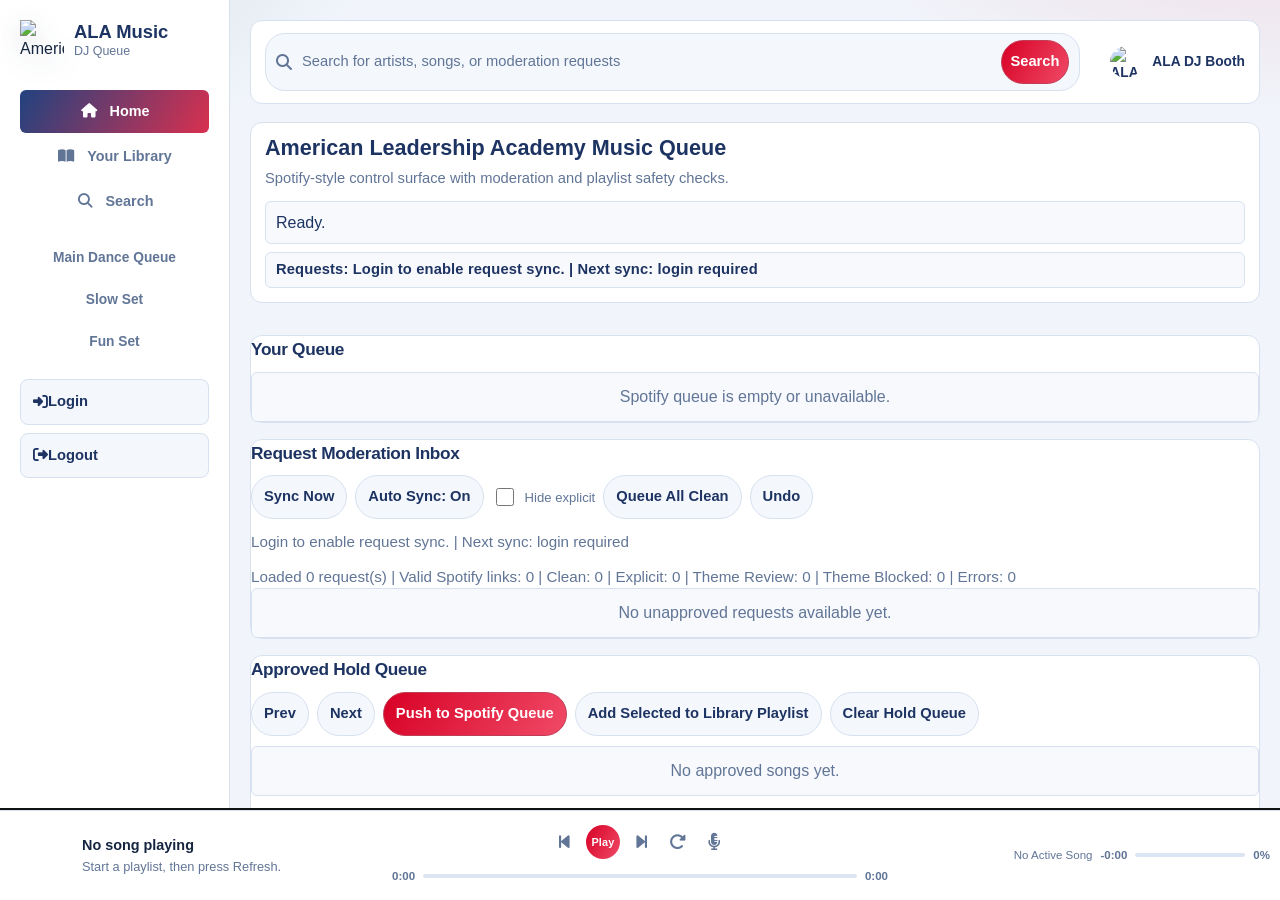
==== commit 77ba2570: "Refactor code structure for improved readability and maintainability" ====
--- a/index.html
+++ b/index.html
@@ -11,569 +11,252 @@
     href="https://fonts.googleapis.com/css2?family=Plus+Jakarta+Sans:wght@400;500;600;700;800&display=swap"
     rel="stylesheet"
   />
+  <link
+    href="https://fonts.googleapis.com/css2?family=Space+Grotesk:wght@500;600;700&display=swap"
+    rel="stylesheet"
+  />
+  <link
+    rel="stylesheet"
+    href="https://cdnjs.cloudflare.com/ajax/libs/font-awesome/6.5.2/css/all.min.css"
+  />
 
   <link rel="stylesheet" href="style.css" />
 </head>
 <body>
-  <div class="page-shell">
-    <main class="dashboard">
-
-      <!-- HERO -->
-      <section class="card hero-card neon-card hero-bento">
-        <div class="hero-glow hero-glow-a"></div>
-        <div class="hero-glow hero-glow-b"></div>
-
-        <div class="hero-top">
-          <div class="hero-copy">
-            <div class="school-brand">
-              <img
-                class="school-logo"
-                src="https://raw.githubusercontent.com/NBaker9262/Noah-ALA-File-Hosting/refs/heads/main/Images/ALA%20Bear%20No%20BG.png"
-                alt="American Leadership Academy bear logo"
-                loading="lazy"
-              />
-            </div>
-            <p class="eyebrow">American Leadership Academy</p>
-            <h1>Music Queue</h1>
-          </div>
-
-          <div class="hero-actions">
-            <button id="btnLogin" class="btn btn-primary" type="button">
-              Login
-            </button>
-            <button id="btnLogout" class="btn" type="button">
-              Logout
-            </button>
-            <button id="btnPlayPlaylistPicker" class="btn btn-primary" type="button">
-              Play Playlist
-            </button>
-            <button id="btnOpenPlaylistBuilder" class="btn btn-primary" type="button">
-              Playlist Builder
-            </button>
-            <button id="btnOpenModeration" class="btn btn-moderation" type="button">
-              Moderation Panel
-            </button>
-          </div>
+  <div class="container">
+    <aside class="sidebar" aria-label="Sidebar navigation">
+      <div class="logo">
+        <img
+          class="school-logo"
+          src="https://raw.githubusercontent.com/NBaker9262/Noah-ALA-File-Hosting/refs/heads/main/Images/ALA%20Bear%20No%20BG.png"
+          alt="American Leadership Academy logo"
+          loading="lazy"
+        />
+        <div>
+          <div class="logo-title">ALA Music</div>
+          <div class="logo-subtitle">DJ Queue</div>
         </div>
-
-        <div id="status" class="status-pill">Ready.</div>
-        <div id="siteTimerBar" class="site-timer-bar" aria-live="polite"></div>
-      </section>
-
-      <!-- NOW PLAYING -->
-      <section class="card now-playing-card neon-card playback-bento">
-        <div class="card-accent card-accent-green"></div>
-
-        <div class="section-heading">
-          <div>
-            <p class="section-kicker">Player Controls</p>
-            <h2>Now Playing</h2>
-          </div>
-
-          <div class="queue-nav">
-            <button id="btnRefreshPlayback" class="btn btn-small" type="button">
-              Refresh
-            </button>
-            <button id="btnNowPlayingLyrics" class="btn btn-small btn-lyrics-action" type="button">
-              Lyrics
-            </button>
-          </div>
+      </div>
+
+      <nav class="sidebar-nav" aria-label="Main sections">
+        <button id="railNavHome" class="nav-item rail-nav-item-active" type="button">
+          <i class="fas fa-home" aria-hidden="true"></i>
+          <span>Home</span>
+        </button>
+        <button id="railNavPlayer" class="nav-item" type="button">
+          <i class="fas fa-book-open" aria-hidden="true"></i>
+          <span>Your Library</span>
+        </button>
+        <button id="railNavQueue" class="nav-item" type="button">
+          <i class="fas fa-magnifying-glass" aria-hidden="true"></i>
+          <span>Search</span>
+        </button>
+      </nav>
+
+      <div class="playlist">
+        <button class="playlist-item" type="button">Main Dance Queue</button>
+        <button class="playlist-item" type="button">Slow Set</button>
+        <button class="playlist-item" type="button">Fun Set</button>
+      </div>
+
+      <div class="sidebar-actions">
+        <button id="btnLogin" class="btn btn-small" type="button"><i class="fas fa-right-to-bracket" aria-hidden="true"></i> Login</button>
+        <button id="btnLogout" class="btn btn-small" type="button"><i class="fas fa-right-from-bracket" aria-hidden="true"></i> Logout</button>
+      </div>
+    </aside>
+
+    <main class="main-content">
+      <header id="mainHeader" class="header">
+        <div class="search-bar">
+          <i class="fas fa-search" aria-hidden="true"></i>
+          <input
+            id="globalSearchInput"
+            type="search"
+            placeholder="Search for artists, songs, or moderation requests"
+            aria-label="Global song search"
+          />
+          <button id="btnGlobalSearch" class="btn btn-small btn-primary" type="button">Search</button>
         </div>
 
-        <div class="playback-bento-grid">
-          <div class="player-controls-shell">
-            <div class="control-track-info">
-              <img
-                id="nowPlayingArt"
-                class="control-cover control-cover-featured"
-                src=""
-                alt="Current track artwork"
-              />
-              <div class="control-track-copy">
-                <p id="nowPlaying" class="control-title">Nothing currently loaded</p>
-                <p id="nowPlayingMeta" class="control-artist">Waiting for playback data...</p>
-              </div>
-            </div>
-
-            <div class="playback-controls-panel">
-              <div class="playback-buttons">
-                <button id="btnPrevTrack" class="control-button" type="button" aria-label="Previous track">
-                  <span aria-hidden="true">Prev</span>
-                </button>
-                <button id="btnPlayPause" class="play-pause-button" type="button" aria-label="Play or pause">
-                  <span id="playPauseIcon" aria-hidden="true">Play</span>
-                </button>
-                <button id="btnNextTrack" class="control-button" type="button" aria-label="Next track">
-                  <span aria-hidden="true">Next</span>
-                </button>
-              </div>
-
-              <div class="progress-container">
-                <span id="nowPlayingProgressText" class="time-value">0:00</span>
-                <button
-                  id="nowPlayingSeekTrack"
-                  class="progress-bar"
-                  type="button"
-                  aria-label="Seek within current track"
-                >
-                  <div id="nowPlayingProgressBar" class="progress-fill"></div>
-                </button>
-                <span id="nowPlayingTotalTime" class="time-value">0:00</span>
-              </div>
-
-              <div class="transport-meta">
-                <div class="transport-chip">
-                  <span class="chip-label">Status</span>
-                  <span class="chip-value" id="playbackStateLabel">Playback Ready</span>
-                </div>
-                <div class="transport-chip">
-                  <span class="chip-label">Remaining</span>
-                  <span class="chip-value" id="nowPlayingRemaining">--:--</span>
-                </div>
-              </div>
-
-              <div class="volume-row">
-                <span class="volume-label">Volume</span>
-                <button
-                  id="nowPlayingVolumeTrack"
-                  class="volume-bar"
-                  type="button"
-                  aria-label="Set playback volume"
-                >
-                  <div id="nowPlayingVolumeBar" class="volume-fill"></div>
-                </button>
-                <span id="nowPlayingVolumeText" class="volume-percent">--%</span>
-              </div>
-            </div>
-          </div>
+        <div class="user-profile">
+          <img
+            src="https://raw.githubusercontent.com/NBaker9262/Noah-ALA-File-Hosting/refs/heads/main/Images/ALA%20Bear%20No%20BG.png"
+            alt="ALA profile"
+          />
+          <span>ALA DJ Booth</span>
         </div>
-      </section>
-
-      <!-- SPOTIFY QUEUE -->
-      <section class="card spotify-queue-card neon-card queue-bento">
-        <div class="card-accent card-accent-blue"></div>
-
-        <div class="section-heading">
-          <div>
-            <p class="section-kicker">Queue</p>
-            <h2>Up Next</h2>
-          </div>
-        </div>
-
-        <div id="spotifyQueueList" class="requests-list">
-          <div class="empty-state">Spotify queue will appear here.</div>
-        </div>
-      </section>
-
+      </header>
+
+      <div class="view-stack">
+        <section id="heroSection" class="hero-strip main-view" data-main-view="home">
+          <h1>American Leadership Academy Music Queue</h1>
+          <p>Spotify-style control surface with moderation and playlist safety checks.</p>
+          <div id="status" class="status-pill">Ready.</div>
+          <div id="siteTimerBar" class="site-timer-bar" aria-live="polite"></div>
+        </section>
+
+        <section id="queueSection" class="queue-shell main-view" data-main-view="home">
+          <div class="queue-shell-header">
+            <h2>Your Queue</h2>
+          </div>
+          <div id="spotifyQueueList" class="songs-list">
+            <div class="empty-state">Spotify queue will appear here.</div>
+          </div>
+        </section>
+
+        <section id="requestsSection" class="queue-shell main-view" data-main-view="home">
+          <div class="queue-shell-header">
+            <h2>Request Moderation Inbox</h2>
+          </div>
+
+          <div class="home-section-toolbar">
+            <button id="btnLoadRequests" class="btn btn-small" type="button">Sync Requests</button>
+            <button id="btnToggleAutoSync" class="btn btn-small" type="button">Auto Sync: On</button>
+            <label class="toggle-row" for="hideExplicitOnly">
+              <input type="checkbox" id="hideExplicitOnly" />
+              <span>Hide explicit</span>
+            </label>
+            <button id="btnApproveAllCleanVisible" class="btn btn-small" type="button">Queue All Clean</button>
+            <button id="btnUndoModerationAction" class="btn btn-small" type="button">Undo</button>
+          </div>
+
+          <div id="modAutoSyncStatus" class="summary-text" aria-live="polite">Request sync pending...</div>
+          <div id="requestSummary" class="summary-text">Loaded 0 request(s).</div>
+
+          <div id="requestTableBody" class="songs-list">
+            <div class="empty-state">No unapproved requests available yet.</div>
+          </div>
+        </section>
+
+        <section id="approvedSection" class="queue-shell main-view" data-main-view="home">
+          <div class="queue-shell-header">
+            <h2>Approved Hold Queue</h2>
+          </div>
+
+          <div class="home-section-toolbar">
+            <button id="btnPrevQueue" class="btn btn-small" type="button">Prev</button>
+            <button id="btnNextQueue" class="btn btn-small" type="button">Next</button>
+            <button id="btnAddApprovedToQueue" class="btn btn-small btn-primary" type="button">Push to Spotify Queue</button>
+            <button id="btnAddSelectedToPlaylistPicker" class="btn btn-small" type="button">Add Selected to Library Playlist</button>
+            <button id="btnRemoveAllApproved" class="btn btn-small" type="button">Clear Hold Queue</button>
+          </div>
+
+          <div id="approvedQueueList" class="songs-list">
+            <div class="empty-state">No approved songs yet.</div>
+          </div>
+
+          <div id="approvedPreviewTable" class="songs-list">
+            <div class="empty-state">No approved songs yet.</div>
+          </div>
+        </section>
+
+        <section id="searchSection" class="queue-shell main-view is-hidden" data-main-view="search">
+          <div class="queue-shell-header">
+            <h2>Search Songs</h2>
+          </div>
+
+          <div class="search-bar secondary-search-bar">
+            <i class="fas fa-search" aria-hidden="true"></i>
+            <input
+              id="homeSongSearchInput"
+              type="search"
+              placeholder="Find tracks and add to queue or playlists"
+              aria-label="Search songs"
+            />
+            <button id="btnHomeSongSearch" class="btn btn-small btn-primary" type="button">Search</button>
+          </div>
+
+          <div id="homeSongSearchResults" class="songs-list">
+            <div class="empty-state">Search Spotify to see songs here.</div>
+          </div>
+
+          <div class="queue-shell-header">
+            <h2>DJ Assisted Request</h2>
+          </div>
+
+          <div class="home-section-toolbar">
+            <input
+              id="djStudentNameInput"
+              class="search-input"
+              type="text"
+              placeholder="Student name (optional)"
+              aria-label="Student name"
+            />
+            <input
+              id="djThemeInput"
+              class="search-input"
+              type="text"
+              placeholder="Theme (optional, for moderation)"
+              aria-label="Request theme"
+            />
+            <input
+              id="djSpotifyLinkInput"
+              class="search-input"
+              type="url"
+              placeholder="Spotify track link"
+              aria-label="Spotify track link"
+            />
+            <button id="btnAddDjAssistedRequest" class="btn btn-small btn-primary" type="button">Add DJ Request</button>
+          </div>
+        </section>
+
+        <section id="librarySection" class="queue-shell main-view is-hidden" data-main-view="library">
+          <div class="queue-shell-header">
+            <h2>Your Playlists</h2>
+          </div>
+
+          <div class="library-toolbar">
+            <button id="btnLibraryRefreshPlaylists" class="btn btn-small" type="button">Refresh</button>
+            <input id="libraryNewPlaylistName" type="text" class="search-input" placeholder="New playlist name" aria-label="New playlist name" />
+            <button id="btnLibraryCreatePlaylist" class="btn btn-small btn-primary" type="button">Create Playlist</button>
+          </div>
+
+          <div id="librarySelectedPlaylist" class="summary-text">Selected playlist: none</div>
+
+          <div id="libraryPlaylistList" class="songs-list">
+            <div class="empty-state">Load playlists to get started.</div>
+          </div>
+        </section>
+      </div>
     </main>
   </div>
 
-  <!-- MODERATION BACKDROP -->
-  <div id="modBackdrop" class="mod-backdrop"></div>
-
-  <!-- MODERATION PANEL -->
-  <aside
-    id="modOverlay"
-    class="mod-overlay"
-    role="dialog"
-    aria-modal="true"
-    aria-label="Moderation Panel"
-  >
-    <div class="mod-overlay-header">
-      <div class="mod-overlay-title-row">
-        <div>
-          <img
-            class="school-logo school-logo-small"
-            src="https://raw.githubusercontent.com/NBaker9262/Noah-ALA-File-Hosting/refs/heads/main/Images/ALA%20Bear%20No%20BG.png"
-            alt="ALA logo"
-            loading="lazy"
-          />
-          <p class="eyebrow">American Leadership Academy</p>
-          <h2>Moderation Panel</h2>
-        </div>
-
-        <div class="mod-header-actions">
-          <label class="toggle-row" for="hideExplicitOnly">
-            <input type="checkbox" id="hideExplicitOnly" />
-            <span>Hide explicit</span>
-          </label>
-
-          <button id="btnLoadRequests" class="btn btn-small" type="button">
-            Sync Now
-          </button>
-
-          <button id="btnToggleAutoSync" class="btn btn-small" type="button">
-            Auto Sync: On
-          </button>
-          <div id="modAutoSyncStatus" class="lyrics-cache-pill lyrics-sync-pill" aria-live="polite">
-            Request sync pending...
-          </div>
-
-          <button id="btnApproveAllCleanVisible" class="btn btn-small" type="button">
-            Queue All Clean
-          </button>
-
-          <button id="btnUndoModerationAction" class="btn btn-small" type="button">
-            Undo
-          </button>
-
-          <button id="btnCloseModeration" class="btn mod-close-btn" type="button">
-            &#x2715; Close
-          </button>
-        </div>
-      </div>
-    </div>
-
-    <div class="mod-overlay-body">
-
-      <!-- PLAYBACK PREVIEW -->
-      <section class="card neon-card mod-playback-preview-card">
-        <div class="section-heading">
-          <div>
-            <p class="section-kicker">Playback</p>
-            <h2>Now Playing</h2>
-          </div>
-        </div>
-
-        <div class="mod-playback-preview">
-          <img id="modNowPlayingArt" class="control-cover mod-control-cover" src="" alt="Current track artwork" />
-          <div class="mod-playback-copy">
-            <p id="modNowPlaying" class="mod-playback-title">No song playing</p>
-            <p id="modNowPlayingMeta" class="mod-playback-meta">Start a playlist, then press Refresh.</p>
-          </div>
-        </div>
-      </section>
-
-
-      <div class="mod-grid">
-
-        <!-- REQUESTS -->
-        <section class="card requests-card neon-card">
-          <div class="section-heading">
-            <div>
-              <p class="section-kicker">Moderation</p>
-              <h2>Student Requests</h2>
-            </div>
-          </div>
-
-          <div id="requestSummary" class="summary-text">
-            Loaded 0 request(s) | Valid Spotify links: 0 | Clean: 0 | Explicit: 0 | Errors: 0
-          </div>
-
-          <div id="requestTableBody" class="requests-list">
-            <div class="empty-state">
-              No unapproved requests available yet.
-            </div>
-          </div>
-        </section>
-        
-      <!-- MODERATOR SEARCH -->
-      <section class="card search-card mod-top-search-card neon-card">
-        <div class="section-heading">
-          <div>
-            <p class="section-kicker">Moderator Search</p>
-            <h2>Find and Add a Track</h2>
-          </div>
-        </div>
-
-        <div class="summary-text">
-          Search Spotify and add an exact song directly to the active Spotify queue.
-        </div>
-
-        <div class="search-controls">
-          <input
-            id="manualSearchInput"
-            class="search-input"
-            type="search"
-            placeholder="Search by song title, artist, or both"
-            aria-label="Search Spotify tracks"
-          />
-          <button id="btnSearchSongs" class="btn btn-small btn-primary" type="button">
-            Search
-          </button>
-        </div>
-
-        <div id="manualSearchResults" class="requests-list">
-          <div class="empty-state">
-            Search Spotify to verify and add the exact track you want.
-          </div>
-        </div>
-
-        <div class="dj-desk-divider" aria-hidden="true"></div>
-
-        <div class="section-heading dj-desk-heading">
-          <div>
-            <p class="section-kicker">DJ Assisted Request</p>
-            <h2>Add Request for Student</h2>
-          </div>
-        </div>
-
-        <div class="summary-text">
-          For students without phones: paste a Spotify track link, optional student name, and optional theme.
-        </div>
-
-        <div class="dj-desk-grid">
-          <input
-            id="djStudentNameInput"
-            class="search-input"
-            type="text"
-            placeholder="Student name (optional)"
-            aria-label="Student name"
-          />
-
-          <input
-            id="djThemeInput"
-            class="search-input"
-            type="text"
-            placeholder="Theme (optional, for moderation)"
-            aria-label="Request theme"
-          />
-
-          <input
-            id="djSpotifyLinkInput"
-            class="search-input"
-            type="url"
-            placeholder="Spotify track link"
-            aria-label="Spotify track link"
-          />
-
-          <button id="btnAddDjAssistedRequest" class="btn btn-small btn-primary" type="button">
-            Add DJ Request
-          </button>
-        </div>
-      </section>
-
-        <div class="mod-right-stack">
-          <!-- ACTUAL SPOTIFY QUEUE -->
-          <section class="card neon-card mod-queue-card">
-            <div class="card-accent card-accent-blue"></div>
-
-            <div class="section-heading">
-              <div>
-                <p class="section-kicker">Spotify Queue</p>
-                <h2>Up Next</h2>
-              </div>
-            </div>
-
-            <div id="modSpotifyQueueList" class="requests-list">
-              <div class="empty-state">Spotify queue will appear here.</div>
-            </div>
-          </section>
-        </div>
-      </div>
-    </div>
-  </aside>
-
-  <!-- PLAYLIST BUILDER BACKDROP -->
-  <div id="playlistBuilderBackdrop" class="mod-backdrop"></div>
-
-  <!-- PLAYLIST BUILDER PANEL -->
-  <aside
-    id="playlistBuilderOverlay"
-    class="mod-overlay playlist-builder-overlay"
-    role="dialog"
-    aria-modal="true"
-    aria-label="Playlist Builder"
-  >
-    <div class="mod-overlay-header">
-      <div class="mod-overlay-title-row">
-        <div>
-          <img
-            class="school-logo school-logo-small"
-            src="https://raw.githubusercontent.com/NBaker9262/Noah-ALA-File-Hosting/refs/heads/main/Images/ALA%20Bear%20No%20BG.png"
-            alt="ALA logo"
-            loading="lazy"
-          />
-          <p class="eyebrow">American Leadership Academy</p>
-          <h2>Playlist Builder</h2>
-          <div id="playlistBuilderStatus" class="summary-text">Choose a playlist, then search Spotify.</div>
-        </div>
-
-        <div class="mod-header-actions">
-          <div class="playlist-builder-selected-playlist">
-            <span class="chip-label">Selected Playlist</span>
-            <span id="playlistBuilderSelectedPlaylist" class="chip-value">None</span>
-          </div>
-          <button id="btnPlaylistBuilderChoosePlaylist" class="btn btn-small" type="button">
-            Choose Playlist
-          </button>
-          <button id="btnPlaylistBuilderClose" class="btn mod-close-btn" type="button">
-            &#x2715; Close
-          </button>
-        </div>
-      </div>
-    </div>
-
-    <div class="mod-overlay-body">
-      <div class="playlist-builder-grid">
-        <section class="card search-card neon-card playlist-builder-search-card">
-          <div class="section-heading">
-            <div>
-              <p class="section-kicker">Single Add</p>
-              <h2>Search Spotify</h2>
-            </div>
-          </div>
-
-          <div class="summary-text">Type a song name (optionally with an artist), review Musixmatch rating details, then add it to the selected playlist.</div>
-
-          <div class="search-controls">
-            <input
-              id="playlistBuilderSearchInput"
-              class="search-input"
-              type="search"
-              placeholder="Search by song title, artist, or both"
-              aria-label="Search Spotify tracks for playlist add"
-            />
-            <button id="btnPlaylistBuilderSearch" class="btn btn-small btn-primary" type="button">
-              Search
-            </button>
-          </div>
-
-          <div id="playlistBuilderSearchResults" class="requests-list">
-            <div class="empty-state">Search Spotify to get started.</div>
-          </div>
-        </section>
-
-        <div class="playlist-builder-right-stack">
-          <section class="card neon-card playlist-builder-review-card">
-            <div class="section-heading">
-              <div>
-                <p class="section-kicker">Review</p>
-                <h2>Rating Details</h2>
-              </div>
-              <div class="queue-nav">
-                <button id="btnPlaylistBuilderAddSelected" class="btn btn-small btn-primary" type="button" disabled>
-                  Add to Playlist
-                </button>
-              </div>
-            </div>
-
-            <div id="playlistBuilderReview" class="requests-list">
-              <div class="empty-state">Select a search result to preview rating details.</div>
-            </div>
-          </section>
-
-          <section class="card neon-card playlist-builder-bulk-card">
-            <div class="section-heading">
-              <div>
-                <p class="section-kicker">Bulk Add</p>
-                <h2>CSV / Song List</h2>
-              </div>
-              <div class="queue-nav">
-                <button id="btnPlaylistBuilderBulkLoad" class="btn btn-small" type="button">
-                  Load Tracks
-                </button>
-                <button id="btnPlaylistBuilderBulkAddClean" class="btn btn-small" type="button" disabled>
-                  Add Clean Only
-                </button>
-                <button id="btnPlaylistBuilderBulkAdd" class="btn btn-small btn-primary" type="button" disabled>
-                  Add Loaded
-                </button>
-              </div>
-            </div>
-
-            <div class="summary-text">Upload/paste Spotify track URLs/IDs, or one song per line like “Artist - Song”. The selected playlist stays pinned so you can add song after song quickly.</div>
-
-            <div class="playlist-builder-bulk-controls">
-              <input id="playlistBuilderCsvFile" class="search-input" type="file" accept=".csv,text/csv" />
-              <textarea
-                id="playlistBuilderCsvText"
-                class="playlist-builder-csv-text"
-                rows="4"
-                placeholder="Paste Spotify URLs/IDs, or lines like: Whitney Houston - I Wanna Dance with Somebody"
-                aria-label="Bulk Spotify URL input"
-              ></textarea>
-              <button id="btnPlaylistBuilderBulkParse" class="btn btn-small" type="button">
-                Parse CSV
-              </button>
-              <div id="playlistBuilderBulkStatus" class="summary-text">No CSV loaded yet.</div>
-            </div>
-
-            <div id="playlistBuilderBulkList" class="requests-list">
-              <div class="empty-state">Parsed tracks will appear here.</div>
-            </div>
-          </section>
-        </div>
-      </div>
-    </div>
-  </aside>
-
-
-  <!-- PLAYLIST PICKER BACKDROP -->
-  <div id="playlistPickerBackdrop" class="playlist-picker-backdrop"></div>
-
-  <!-- PLAYLIST PICKER MODAL -->
-  <aside
-    id="playlistPickerModal"
-    class="playlist-picker-modal"
-    role="dialog"
-    aria-modal="true"
-    aria-label="Playlist Picker"
-  >
-    <div class="playlist-picker-header">
-      <div>
-        <p class="section-kicker">Spotify Playlists</p>
-        <h2 id="playlistPickerTitle">Choose a Playlist</h2>
-      </div>
-      <div class="playlist-picker-header-actions">
-        <button id="btnRefreshPlaylistPicker" class="btn btn-small" type="button">
-          Refresh
-        </button>
-        <button id="btnClosePlaylistPicker" class="btn lyrics-close-btn" type="button">
-          &#x2715; Close
-        </button>
-      </div>
-    </div>
-
-    <div id="playlistPickerDescription" class="summary-text playlist-picker-description">
-      Loading playlists...
-    </div>
-    <div id="playlistPickerList" class="playlist-picker-list">
-      <div class="empty-state">Loading playlists...</div>
-    </div>
-  </aside>
-
-  <!-- PLAYLIST DUPLICATES BACKDROP -->
-  <div id="playlistDuplicateBackdrop" class="playlist-duplicate-backdrop"></div>
-
-  <!-- PLAYLIST DUPLICATES MODAL -->
-  <aside
-    id="playlistDuplicateModal"
-    class="playlist-duplicate-modal"
-    role="dialog"
-    aria-modal="true"
-    aria-label="Playlist Duplicate Review"
-  >
-    <div class="playlist-duplicate-header">
-      <div>
-        <p class="section-kicker">Playlist Safety</p>
-        <h2 id="playlistDuplicateTitle">Duplicates Found</h2>
-      </div>
-      <button id="btnClosePlaylistDuplicateModal" class="btn lyrics-close-btn" type="button">
-        &#x2715; Close
+  <section id="playerSection" class="playback-bar" aria-label="Playback controls">
+    <div class="playback-info">
+      <img id="nowPlayingArt" src="" alt="Album cover" class="playback-cover" />
+      <div class="playback-song-copy">
+        <div class="song-title" id="nowPlaying">No song playing</div>
+        <div class="song-artist" id="nowPlayingMeta">Start a playlist, then press Refresh.</div>
+      </div>
+    </div>
+
+    <div class="playback-controls" role="group" aria-label="Playback transport controls">
+      <div class="control-buttons">
+        <button id="btnPrevTrack" class="control-button" type="button" aria-label="Previous track"><i class="fas fa-step-backward"></i></button>
+        <button id="btnPlayPause" class="control-button play-toggle" type="button" aria-label="Play or pause"><span id="playPauseIcon">Play</span></button>
+        <button id="btnNextTrack" class="control-button" type="button" aria-label="Next track"><i class="fas fa-step-forward"></i></button>
+        <button id="btnRefreshPlayback" class="control-button" type="button" aria-label="Refresh playback"><i class="fas fa-rotate-right"></i></button>
+        <button id="btnNowPlayingLyrics" class="control-button" type="button" aria-label="Open lyrics"><i class="fas fa-microphone-lines"></i></button>
+      </div>
+
+      <div class="progress-wrap">
+        <span id="nowPlayingProgressText" class="time-label">0:00</span>
+        <button id="nowPlayingSeekTrack" class="progress-bar" type="button" aria-label="Seek within current track">
+          <div id="nowPlayingProgressBar" class="progress"></div>
+        </button>
+        <span id="nowPlayingTotalTime" class="time-label">0:00</span>
+      </div>
+    </div>
+
+    <div class="volume-control" aria-label="Volume controls">
+      <span id="playbackStateLabel" class="playback-state">Playback Ready</span>
+      <span id="nowPlayingRemaining" class="time-label">--:--</span>
+      <button id="nowPlayingVolumeTrack" class="volume-track" type="button" aria-label="Set playback volume">
+        <div id="nowPlayingVolumeBar" class="volume-progress"></div>
       </button>
-    </div>
-
-    <div id="playlistDuplicateDescription" class="summary-text playlist-duplicate-description">
-      Review duplicates before adding.
-    </div>
-
-    <div id="playlistDuplicateList" class="playlist-duplicate-list">
-      <div class="empty-state">No duplicates.</div>
-    </div>
-
-    <div class="playlist-duplicate-actions">
-      <button id="btnPlaylistDuplicateAddAnyway" class="btn btn-small btn-primary" type="button">
-        Add Anyway
-      </button>
-      <button id="btnPlaylistDuplicateDelete" class="btn btn-small" type="button">
-        Delete
-      </button>
-      <button id="btnPlaylistDuplicateCancel" class="btn btn-small" type="button">
-        Cancel
-      </button>
-    </div>
-  </aside>
+      <span id="nowPlayingVolumeText" class="time-label">--%</span>
+    </div>
+  </section>
 
   <!-- MODERATION REASONING BACKDROP -->
   <div id="moderationReasonBackdrop" class="moderation-reason-backdrop"></div>
--- a/style.css
+++ b/style.css
@@ -3374,6 +3374,352 @@
 }
 
 /* ======================================================
+   SPOTIFY-STYLE STAGE OVERHAUL
+   ====================================================== */
+:root {
+  --ala-blue: #1d3362;
+  --ala-blue-2: #2c4c8a;
+  --ala-red: #d70125;
+  --ala-red-2: #f03b5b;
+  --ala-ink: #0a0f1a;
+  --ala-ink-2: #10192b;
+  --ala-ink-3: #16233c;
+  --ala-surface: rgba(14, 22, 37, 0.94);
+  --ala-surface-2: rgba(20, 30, 49, 0.96);
+  --ala-border: rgba(255, 255, 255, 0.12);
+  --ala-text: #f5f8ff;
+  --ala-muted: #b3bfd4;
+}
+
+body {
+  font-family: "Plus Jakarta Sans", "Segoe UI", sans-serif;
+  color: var(--ala-text);
+  background:
+    radial-gradient(1100px 520px at -10% -8%, rgba(215, 1, 37, 0.22), transparent 65%),
+    radial-gradient(900px 460px at 110% 0%, rgba(29, 51, 98, 0.35), transparent 62%),
+    linear-gradient(180deg, #060b14 0%, #0a1220 45%, #0b1221 100%);
+}
+
+body::before {
+  opacity: 0.22;
+  background:
+    linear-gradient(rgba(255, 255, 255, 0.025) 1px, transparent 1px),
+    linear-gradient(90deg, rgba(255, 255, 255, 0.025) 1px, transparent 1px);
+  background-size: 26px 26px;
+}
+
+h1,
+h2,
+h3,
+.spotify-rail-title,
+.request-song,
+.queue-item-title,
+.control-title {
+  font-family: "Space Grotesk", "Plus Jakarta Sans", sans-serif;
+}
+
+.page-shell {
+  padding: 18px;
+}
+
+.spotify-app-shell {
+  width: min(1600px, 100%);
+  margin: 0 auto;
+  display: grid;
+  grid-template-columns: 280px minmax(0, 1fr);
+  gap: 16px;
+  align-items: start;
+}
+
+.spotify-rail {
+  position: sticky;
+  top: 16px;
+  display: grid;
+  gap: 16px;
+  padding: 18px;
+  border-radius: 22px;
+  border: 1px solid var(--ala-border);
+  background:
+    linear-gradient(165deg, rgba(12, 20, 35, 0.98), rgba(13, 23, 39, 0.96));
+  box-shadow:
+    0 20px 44px rgba(0, 0, 0, 0.36),
+    inset 0 1px 0 rgba(255, 255, 255, 0.08);
+}
+
+.spotify-rail-brand .school-logo {
+  width: 64px;
+  height: 64px;
+  margin-bottom: 10px;
+}
+
+.spotify-rail-eyebrow {
+  margin: 0;
+  font-size: 0.74rem;
+  text-transform: uppercase;
+  letter-spacing: 0.11em;
+  color: #8ea4cc;
+  font-weight: 700;
+}
+
+.spotify-rail-title {
+  margin: 6px 0 0;
+  font-size: 1.24rem;
+  color: #ffffff;
+}
+
+.spotify-rail-nav {
+  display: grid;
+  gap: 8px;
+}
+
+.rail-nav-item {
+  appearance: none;
+  text-align: left;
+  border: 1px solid transparent;
+  background: rgba(255, 255, 255, 0.03);
+  color: #c5d1e8;
+  border-radius: 12px;
+  padding: 10px 12px;
+  font-weight: 700;
+}
+
+.rail-nav-item:hover {
+  border-color: rgba(255, 255, 255, 0.16);
+  background: rgba(255, 255, 255, 0.08);
+}
+
+.rail-nav-item-active {
+  color: #ffffff;
+  border-color: rgba(240, 59, 91, 0.48);
+  background: linear-gradient(120deg, rgba(215, 1, 37, 0.24), rgba(44, 76, 138, 0.28));
+}
+
+.spotify-rail-policy {
+  border-radius: 14px;
+  border: 1px solid rgba(255, 255, 255, 0.12);
+  background: rgba(255, 255, 255, 0.03);
+  padding: 12px;
+  font-size: 0.86rem;
+  line-height: 1.5;
+  color: #d8e0f1;
+}
+
+.dashboard {
+  width: 100%;
+  gap: 14px;
+}
+
+.card,
+.queue-item,
+.request-item,
+.empty-state,
+.player-controls-shell,
+.lyrics-embed-mount {
+  border-radius: 20px;
+  border: 1px solid var(--ala-border);
+  background:
+    linear-gradient(170deg, var(--ala-surface) 0%, var(--ala-surface-2) 100%);
+  box-shadow:
+    0 16px 34px rgba(0, 0, 0, 0.34),
+    inset 0 1px 0 rgba(255, 255, 255, 0.06);
+}
+
+.summary-text,
+.request-meta,
+.request-submitted,
+.queue-item-artist,
+.empty-state,
+.error-text,
+.lyrics-modal-meta,
+.control-artist,
+.chip-label,
+.volume-label {
+  color: var(--ala-muted);
+}
+
+.hero-card {
+  overflow: hidden;
+  border-radius: 24px;
+}
+
+.hero-card::after {
+  content: "";
+  position: absolute;
+  inset: auto -30% -70% auto;
+  width: 420px;
+  height: 420px;
+  border-radius: 50%;
+  background: radial-gradient(circle, rgba(240, 59, 91, 0.25), transparent 68%);
+  pointer-events: none;
+}
+
+.status-pill {
+  border-radius: 14px;
+  border-color: rgba(255, 255, 255, 0.16);
+  color: #f2f6ff;
+  background: rgba(255, 255, 255, 0.05);
+}
+
+.site-timer-bar {
+  border-radius: 12px;
+  border-color: rgba(255, 255, 255, 0.14);
+  background: rgba(255, 255, 255, 0.06);
+}
+
+.btn,
+button,
+.ghost-btn {
+  border-radius: 999px;
+  border: 1px solid rgba(255, 255, 255, 0.2);
+  background: rgba(255, 255, 255, 0.06);
+  color: #eef3ff;
+}
+
+.btn:hover,
+button:hover,
+.ghost-btn:hover {
+  background: rgba(255, 255, 255, 0.11);
+  box-shadow: 0 10px 22px rgba(0, 0, 0, 0.26);
+}
+
+.btn-primary,
+.play-pause-button {
+  border-color: rgba(240, 59, 91, 0.48);
+  background: linear-gradient(120deg, #d70125 0%, #f03b5b 100%);
+  color: #ffffff;
+}
+
+.btn-primary:hover,
+.play-pause-button:hover {
+  background: linear-gradient(120deg, #e21235 0%, #ff5572 100%);
+  color: #ffffff;
+}
+
+.btn-moderation,
+.btn-lyrics,
+.btn-lyrics-action {
+  border-color: rgba(93, 129, 201, 0.55);
+  background: linear-gradient(120deg, rgba(29, 51, 98, 0.92), rgba(44, 76, 138, 0.9));
+  color: #ffffff;
+}
+
+.search-input,
+.playlist-builder-csv-text,
+textarea {
+  border-radius: 14px;
+  border: 1px solid rgba(255, 255, 255, 0.18);
+  background: rgba(7, 14, 24, 0.56);
+  color: #f3f7ff;
+}
+
+.search-input:focus,
+.playlist-builder-csv-text:focus,
+textarea:focus {
+  border-color: rgba(240, 59, 91, 0.64);
+  box-shadow: 0 0 0 3px rgba(240, 59, 91, 0.2);
+}
+
+.mod-overlay,
+.lyrics-modal,
+.playlist-picker-modal,
+.playlist-duplicate-modal,
+.moderation-reason-modal {
+  background: linear-gradient(170deg, rgba(12, 19, 33, 0.99), rgba(17, 27, 45, 0.99));
+  border: 1px solid rgba(255, 255, 255, 0.16);
+  color: var(--ala-text);
+}
+
+.mod-overlay-header,
+.lyrics-modal-header,
+.moderation-reason-header,
+.playlist-picker-header,
+.playlist-duplicate-header {
+  background: rgba(255, 255, 255, 0.04);
+  border-bottom: 1px solid rgba(255, 255, 255, 0.14);
+}
+
+.mod-backdrop,
+.lyrics-backdrop,
+.playlist-picker-backdrop,
+.playlist-duplicate-backdrop,
+.moderation-reason-backdrop {
+  background: rgba(2, 6, 14, 0.7);
+}
+
+.request-item,
+.queue-item {
+  transition: transform 220ms cubic-bezier(0.2, 0, 0, 1), border-color 220ms ease;
+}
+
+.request-item:hover,
+.queue-item:hover {
+  transform: translateY(-2px);
+  border-color: rgba(240, 59, 91, 0.42);
+}
+
+.requests-list > .request-item,
+.requests-list > .queue-item,
+.queue-list > .queue-item {
+  animation: stageFade 420ms cubic-bezier(0.2, 0, 0, 1) both;
+}
+
+@keyframes stageFade {
+  from {
+    opacity: 0;
+    transform: translateY(10px) scale(0.994);
+  }
+  to {
+    opacity: 1;
+    transform: translateY(0) scale(1);
+  }
+}
+
+@media (max-width: 1100px) {
+  .spotify-app-shell {
+    grid-template-columns: 1fr;
+  }
+
+  .spotify-rail {
+    position: static;
+    grid-template-columns: 1fr;
+  }
+
+  .spotify-rail-nav {
+    grid-template-columns: repeat(3, minmax(0, 1fr));
+  }
+}
+
+@media (max-width: 760px) {
+  .page-shell {
+    padding: 10px;
+  }
+
+  .spotify-rail {
+    padding: 14px;
+    border-radius: 16px;
+    gap: 12px;
+  }
+
+  .spotify-rail-nav {
+    grid-template-columns: repeat(2, minmax(0, 1fr));
+  }
+
+  .rail-nav-item {
+    text-align: center;
+    font-size: 0.82rem;
+    padding: 9px;
+  }
+
+  .card {
+    border-radius: 16px;
+  }
+
+  .hero-actions .btn {
+    flex: 1 1 calc(50% - 8px);
+  }
+}
+
+/* ======================================================
    PLAYLIST DUPLICATE REVIEW
    ====================================================== */
 .playlist-duplicate-backdrop {
@@ -3522,3 +3868,2225 @@
     height: 46px;
   }
 }
+
+/* ======================================================
+   LIGHT MODE MASSIVE OVERWRITE
+   ====================================================== */
+:root {
+  --site-bg: #f4f7fc;
+  --site-bg-alt: #eef3fb;
+  --site-panel: #ffffff;
+  --site-panel-soft: #f8fbff;
+  --site-text: #15243f;
+  --site-text-soft: #5f7092;
+  --site-border: #dbe4f2;
+  --site-shadow: 0 18px 36px rgba(25, 50, 98, 0.08);
+  --site-shadow-strong: 0 24px 48px rgba(25, 50, 98, 0.14);
+  --site-blue: #1d3362;
+  --site-blue-2: #365999;
+  --site-red: #d70125;
+  --site-red-2: #f04462;
+}
+
+html,
+body {
+  background: var(--site-bg);
+}
+
+body {
+  color: var(--site-text);
+  font-family: "Plus Jakarta Sans", "Segoe UI", sans-serif;
+  background:
+    radial-gradient(1200px 580px at 88% -14%, rgba(215, 1, 37, 0.1), transparent 62%),
+    radial-gradient(1000px 560px at -12% -8%, rgba(29, 51, 98, 0.14), transparent 60%),
+    linear-gradient(180deg, #f6f9ff 0%, #eff4fb 54%, #edf2fa 100%);
+}
+
+body::before {
+  opacity: 0.16;
+  background:
+    linear-gradient(rgba(29, 51, 98, 0.03) 1px, transparent 1px),
+    linear-gradient(90deg, rgba(29, 51, 98, 0.03) 1px, transparent 1px);
+  background-size: 22px 22px;
+}
+
+h1,
+h2,
+h3,
+.spotify-rail-title,
+.request-song,
+.queue-item-title,
+.control-title,
+.stream-topbar-text {
+  font-family: "Space Grotesk", "Plus Jakarta Sans", sans-serif;
+  letter-spacing: -0.02em;
+}
+
+.page-shell {
+  padding: 18px;
+}
+
+.spotify-app-shell {
+  width: min(1660px, 100%);
+  margin: 0 auto;
+  display: grid;
+  grid-template-columns: 292px minmax(0, 1fr);
+  gap: 18px;
+  align-items: start;
+}
+
+.spotify-rail {
+  position: sticky;
+  top: 14px;
+  border-radius: 24px;
+  border: 1px solid var(--site-border);
+  background:
+    linear-gradient(180deg, #ffffff 0%, #f5f9ff 100%);
+  box-shadow: var(--site-shadow-strong);
+  padding: 18px;
+  gap: 14px;
+}
+
+.spotify-rail-brand .school-logo {
+  width: 68px;
+  height: 68px;
+  margin-bottom: 8px;
+}
+
+.spotify-rail-eyebrow {
+  margin: 0;
+  color: var(--site-red);
+  font-size: 0.74rem;
+  letter-spacing: 0.1em;
+  text-transform: uppercase;
+  font-weight: 800;
+}
+
+.spotify-rail-title {
+  margin: 4px 0 0;
+  color: var(--site-blue);
+  font-size: 1.22rem;
+}
+
+.spotify-rail-nav {
+  display: grid;
+  gap: 8px;
+}
+
+.rail-nav-item {
+  border-radius: 12px;
+  border: 1px solid var(--site-border);
+  background: var(--site-panel-soft);
+  color: var(--site-blue);
+  font-size: 0.89rem;
+  font-weight: 700;
+  text-align: left;
+  padding: 10px 12px;
+}
+
+.rail-nav-item:hover {
+  background: #f1f6ff;
+  border-color: #c4d4ee;
+}
+
+.rail-nav-item-active {
+  color: #ffffff;
+  border-color: #d63553;
+  background: linear-gradient(115deg, var(--site-red), var(--site-red-2));
+}
+
+.spotify-rail-policy {
+  border-radius: 14px;
+  border: 1px dashed #c7d6ee;
+  background: #f7fbff;
+  padding: 12px;
+  color: var(--site-text-soft);
+  font-size: 0.85rem;
+  line-height: 1.48;
+}
+
+.dashboard {
+  width: 100%;
+  gap: 14px;
+}
+
+.card,
+.player-controls-shell,
+.queue-item,
+.request-item,
+.empty-state,
+.lyrics-embed-mount {
+  border-radius: 22px;
+  border: 1px solid var(--site-border);
+  background: var(--site-panel);
+  box-shadow: var(--site-shadow);
+}
+
+.stream-topbar {
+  display: flex;
+  align-items: center;
+  justify-content: space-between;
+  gap: 12px;
+  padding: 14px 16px;
+  background:
+    linear-gradient(180deg, #ffffff 0%, #f7fbff 100%);
+}
+
+.stream-topbar-search {
+  min-width: 0;
+  display: inline-flex;
+  align-items: center;
+  gap: 10px;
+  border: 1px solid #ccd9ee;
+  border-radius: 999px;
+  background: #f2f7ff;
+  padding: 10px 14px;
+  color: var(--site-text-soft);
+}
+
+.stream-topbar-icon {
+  color: var(--site-blue);
+  font-size: 0.82rem;
+  font-weight: 800;
+  text-transform: uppercase;
+  letter-spacing: 0.08em;
+}
+
+.stream-topbar-text {
+  display: inline-block;
+  max-width: 560px;
+  overflow: hidden;
+  text-overflow: ellipsis;
+  white-space: nowrap;
+  font-size: 0.95rem;
+}
+
+.stream-topbar-actions {
+  display: flex;
+  align-items: center;
+  flex-wrap: wrap;
+  gap: 8px;
+}
+
+.hero-card {
+  border-radius: 26px;
+  background:
+    radial-gradient(120% 160% at 80% -10%, rgba(215, 1, 37, 0.22), transparent 58%),
+    radial-gradient(90% 120% at -12% -22%, rgba(29, 51, 98, 0.2), transparent 56%),
+    linear-gradient(180deg, #ffffff 0%, #f7fbff 100%);
+}
+
+.hero-glow,
+.card-accent {
+  display: none;
+}
+
+.hero-top {
+  gap: 16px;
+  align-items: flex-start;
+}
+
+.hero-copy {
+  max-width: 760px;
+}
+
+.school-logo {
+  width: 76px;
+  height: 76px;
+  object-fit: contain;
+}
+
+.eyebrow,
+.section-kicker {
+  color: var(--site-red);
+  text-transform: uppercase;
+  letter-spacing: 0.11em;
+  font-weight: 800;
+  font-size: 0.74rem;
+  text-shadow: none;
+}
+
+h1 {
+  color: var(--site-blue);
+  font-size: clamp(2.1rem, 4.1vw, 3.05rem);
+  margin-bottom: 10px;
+}
+
+h2 {
+  color: var(--site-blue);
+  font-size: 1.2rem;
+}
+
+.hero-subcopy {
+  margin-top: 4px;
+  max-width: 680px;
+  color: var(--site-text-soft);
+  line-height: 1.6;
+}
+
+.hero-metrics {
+  margin-top: 12px;
+  display: flex;
+  flex-wrap: wrap;
+  gap: 8px;
+}
+
+.hero-metric-pill {
+  padding: 7px 11px;
+  border-radius: 999px;
+  border: 1px solid #cfe0f6;
+  background: #f4f9ff;
+  color: var(--site-blue);
+  font-size: 0.82rem;
+  font-weight: 700;
+}
+
+.status-pill {
+  border-radius: 14px;
+  border-color: #cad8ef;
+  background: #f5f9ff;
+  color: var(--site-blue);
+}
+
+.site-timer-bar {
+  border-radius: 12px;
+  border-color: #d4dff0;
+  background: #fbfdff;
+  color: var(--site-text-soft);
+}
+
+.summary-text,
+.request-meta,
+.request-submitted,
+.queue-item-artist,
+.empty-state,
+.error-text,
+.lyrics-modal-meta,
+.control-artist,
+.volume-label,
+.chip-label {
+  color: var(--site-text-soft);
+}
+
+.btn,
+button,
+.ghost-btn {
+  border: 1px solid #ced9ec;
+  border-radius: 999px;
+  background: linear-gradient(180deg, #ffffff, #f4f8ff);
+  color: var(--site-blue);
+  font-weight: 700;
+  box-shadow: 0 6px 14px rgba(29, 51, 98, 0.08);
+}
+
+.btn:hover,
+button:hover,
+.ghost-btn:hover {
+  border-color: #b7c9e5;
+  background: linear-gradient(180deg, #ffffff, #eef4ff);
+  box-shadow: 0 9px 18px rgba(29, 51, 98, 0.12);
+}
+
+.btn-primary,
+.play-pause-button,
+.mod-close-btn,
+.lyrics-close-btn {
+  border-color: #d92d4d;
+  background: linear-gradient(120deg, var(--site-red), var(--site-red-2));
+  color: #ffffff;
+}
+
+.btn-primary:hover,
+.play-pause-button:hover,
+.mod-close-btn:hover,
+.lyrics-close-btn:hover {
+  background: linear-gradient(120deg, #e8133b, #ff5876);
+  color: #ffffff;
+}
+
+.btn-moderation,
+.btn-lyrics,
+.btn-lyrics-action,
+.btn-secondary {
+  border-color: #3a5a97;
+  background: linear-gradient(120deg, var(--site-blue), var(--site-blue-2));
+  color: #ffffff;
+}
+
+.search-input,
+.playlist-builder-csv-text,
+textarea {
+  border-radius: 14px;
+  border: 1px solid #ccd9ee;
+  background: #ffffff;
+  color: var(--site-text);
+}
+
+.search-input:focus,
+.playlist-builder-csv-text:focus,
+textarea:focus {
+  border-color: #88a8da;
+  box-shadow: 0 0 0 3px rgba(53, 92, 164, 0.16);
+  background: #ffffff;
+}
+
+.progress-bar,
+.volume-bar {
+  border: 0;
+  background: #d9e4f6;
+}
+
+.progress-fill {
+  background: linear-gradient(90deg, var(--site-red), var(--site-red-2));
+  box-shadow: none;
+}
+
+.volume-fill {
+  background: linear-gradient(90deg, var(--site-blue), #5d80be);
+  box-shadow: none;
+}
+
+.transport-chip {
+  border: 1px solid #cbd8ed;
+  background: #f4f8ff;
+}
+
+.chip-value,
+.time-value,
+.volume-percent,
+.control-title,
+.request-song,
+.queue-item-title {
+  color: var(--site-blue);
+}
+
+.request-item,
+.queue-item {
+  border-radius: 16px;
+  border-color: #d4deee;
+  background: linear-gradient(180deg, #ffffff, #f9fbff);
+  transition: transform 220ms cubic-bezier(0.2, 0, 0, 1), box-shadow 220ms ease;
+}
+
+.request-item:hover,
+.queue-item:hover {
+  transform: translateY(-2px);
+  box-shadow: 0 16px 30px rgba(29, 51, 98, 0.12);
+}
+
+.empty-state {
+  border-color: #d8e2f2;
+  background: #f7faff;
+}
+
+.badge-clean {
+  background: #dbf5e8;
+  color: #12553a;
+  border-color: #bde5d1;
+}
+
+.badge-explicit {
+  background: #ffe4e8;
+  color: #86182f;
+  border-color: #efc1cb;
+}
+
+.badge-error {
+  background: #fff3db;
+  color: #7a5600;
+  border-color: #ead5a5;
+}
+
+.badge-override {
+  background: #e3ebff;
+  color: #1f3a74;
+  border-color: #c4d3f7;
+}
+
+.mod-backdrop,
+.lyrics-backdrop,
+.playlist-picker-backdrop,
+.playlist-duplicate-backdrop,
+.moderation-reason-backdrop {
+  background: rgba(20, 38, 74, 0.24);
+}
+
+.mod-overlay,
+.lyrics-modal,
+.moderation-reason-modal,
+.playlist-picker-modal,
+.playlist-duplicate-modal {
+  color: var(--site-text);
+  border-color: #c7d7ef;
+  background: linear-gradient(180deg, #ffffff 0%, #f4f8ff 100%);
+  box-shadow: 0 28px 72px rgba(29, 51, 98, 0.2);
+}
+
+.mod-overlay-header,
+.lyrics-modal-header,
+.moderation-reason-header,
+.playlist-picker-header,
+.playlist-duplicate-header {
+  background: #f7faff;
+  border-bottom-color: #d2deef;
+}
+
+.moderation-reason-section,
+.moderation-reason-item,
+.moderation-reason-callout,
+.moderation-reason-details,
+.playlist-routing-panel,
+.playlist-picker-item,
+.playlist-duplicate-item {
+  border-color: #d3dff0;
+  background: #ffffff;
+}
+
+.lyrics-text-pre {
+  border-color: #d2dded;
+  background: #f9fbff;
+  color: var(--site-text);
+}
+
+.mod-status-tag-neutral {
+  background: #eef4ff;
+  color: #51658e;
+  border-color: #cfdaec;
+}
+
+.requests-list > .request-item,
+.requests-list > .queue-item,
+.queue-list > .queue-item {
+  animation: lightRowRise 360ms cubic-bezier(0.2, 0, 0, 1) both;
+}
+
+@keyframes lightRowRise {
+  from {
+    opacity: 0;
+    transform: translateY(8px);
+  }
+  to {
+    opacity: 1;
+    transform: translateY(0);
+  }
+}
+
+@media (max-width: 1200px) {
+  .spotify-app-shell {
+    grid-template-columns: 1fr;
+  }
+
+  .spotify-rail {
+    position: static;
+  }
+
+  .spotify-rail-nav {
+    grid-template-columns: repeat(3, minmax(0, 1fr));
+  }
+}
+
+@media (max-width: 840px) {
+  .page-shell {
+    padding: 12px;
+  }
+
+  .stream-topbar {
+    flex-direction: column;
+    align-items: stretch;
+  }
+
+  .stream-topbar-search {
+    width: 100%;
+  }
+
+  .stream-topbar-actions {
+    justify-content: flex-start;
+  }
+
+  .spotify-rail-nav {
+    grid-template-columns: repeat(2, minmax(0, 1fr));
+  }
+
+  .hero-actions .btn {
+    flex: 1 1 calc(50% - 8px);
+  }
+}
+
+@media (max-width: 640px) {
+  .hero-actions .btn,
+  .stream-topbar-actions .btn {
+    flex: 1 1 100%;
+  }
+
+  .spotify-rail {
+    padding: 14px;
+    border-radius: 16px;
+  }
+
+  .card {
+    border-radius: 16px;
+  }
+
+  .stream-topbar-text {
+    font-size: 0.86rem;
+  }
+}
+
+/* ======================================================
+   SPOTIFY-REFERENCE DARK FINAL OVERRIDE
+   ====================================================== */
+:root {
+  --spotify-bg: #121212;
+  --spotify-surface: #181818;
+  --spotify-surface-2: #202020;
+  --spotify-surface-3: #282828;
+  --spotify-text: #ffffff;
+  --spotify-muted: #b3b3b3;
+  --spotify-border: #2f2f2f;
+  --ala-brand-red: #d70125;
+  --ala-brand-blue: #1d3362;
+}
+
+html,
+body {
+  background: var(--spotify-bg);
+}
+
+body {
+  color: var(--spotify-text);
+  font-family: "Plus Jakarta Sans", "Segoe UI", sans-serif;
+  background:
+    radial-gradient(1200px 620px at -16% -10%, rgba(29, 51, 98, 0.26), transparent 58%),
+    radial-gradient(900px 500px at 96% -16%, rgba(215, 1, 37, 0.2), transparent 56%),
+    var(--spotify-bg);
+}
+
+body::before {
+  opacity: 0;
+}
+
+h1,
+h2,
+h3,
+.spotify-rail-title,
+.request-song,
+.queue-item-title,
+.control-title,
+.stream-topbar-input {
+  font-family: "Space Grotesk", "Plus Jakarta Sans", sans-serif;
+}
+
+.page-shell {
+  padding: 12px;
+}
+
+.spotify-app-shell {
+  width: min(1700px, 100%);
+  margin: 0 auto;
+  display: grid;
+  grid-template-columns: 230px minmax(0, 1fr);
+  gap: 10px;
+  min-height: calc(100vh - 114px);
+  padding-bottom: 98px;
+}
+
+.spotify-rail {
+  position: sticky;
+  top: 12px;
+  align-self: start;
+  height: calc(100vh - 126px);
+  overflow: auto;
+  border-radius: 10px;
+  border: 1px solid #000;
+  background: #000000;
+  box-shadow: none;
+  padding: 18px 14px;
+  gap: 14px;
+}
+
+.spotify-rail-brand .school-logo {
+  width: 58px;
+  height: 58px;
+  margin-bottom: 10px;
+}
+
+.spotify-rail-eyebrow {
+  margin: 0;
+  color: var(--spotify-muted);
+  font-size: 0.72rem;
+  letter-spacing: 0.1em;
+  text-transform: uppercase;
+  font-weight: 700;
+}
+
+.spotify-rail-title {
+  margin: 4px 0 0;
+  color: #ffffff;
+  font-size: 1.1rem;
+}
+
+.spotify-rail-nav {
+  display: grid;
+  gap: 4px;
+}
+
+.rail-nav-item {
+  width: 100%;
+  border: 0;
+  border-radius: 8px;
+  background: transparent;
+  color: var(--spotify-muted);
+  padding: 8px 10px;
+  font-size: 0.9rem;
+  font-weight: 700;
+  display: flex;
+  align-items: center;
+  gap: 10px;
+  text-align: left;
+  box-shadow: none;
+}
+
+.rail-nav-item i {
+  width: 16px;
+  text-align: center;
+  font-size: 0.94rem;
+}
+
+.rail-nav-item:hover {
+  color: #ffffff;
+  background: #1a1a1a;
+  box-shadow: none;
+}
+
+.rail-nav-item-active {
+  color: #ffffff;
+  background: linear-gradient(90deg, rgba(215, 1, 37, 0.35), rgba(29, 51, 98, 0.35));
+}
+
+.rail-playlist-block {
+  margin-top: 8px;
+  display: grid;
+  gap: 6px;
+}
+
+.rail-playlist-item {
+  border: 0;
+  border-radius: 8px;
+  background: transparent;
+  color: var(--spotify-muted);
+  text-align: left;
+  font-size: 0.84rem;
+  padding: 8px 10px;
+}
+
+.rail-playlist-item:hover {
+  color: #ffffff;
+  background: #1a1a1a;
+}
+
+.spotify-rail-policy {
+  border-radius: 8px;
+  border: 1px solid #232323;
+  background: #111111;
+  padding: 10px;
+  color: var(--spotify-muted);
+  font-size: 0.78rem;
+  line-height: 1.45;
+}
+
+.dashboard {
+  width: 100%;
+  display: grid;
+  gap: 10px;
+  align-content: start;
+}
+
+.card,
+.player-controls-shell,
+.queue-item,
+.request-item,
+.empty-state,
+.lyrics-embed-mount {
+  border-radius: 10px;
+  border: 1px solid var(--spotify-border);
+  background: var(--spotify-surface);
+  box-shadow: none;
+}
+
+.stream-topbar {
+  display: flex;
+  align-items: center;
+  justify-content: space-between;
+  gap: 12px;
+  padding: 12px 14px;
+  background: var(--spotify-surface);
+}
+
+.stream-topbar-search {
+  flex: 1;
+  display: flex;
+  align-items: center;
+  gap: 8px;
+  border: 1px solid #2f2f2f;
+  border-radius: 999px;
+  background: #111111;
+  padding: 6px 10px;
+}
+
+.stream-topbar-search > i {
+  color: var(--spotify-muted);
+  font-size: 0.9rem;
+}
+
+.stream-topbar-input {
+  flex: 1;
+  min-width: 0;
+  border: 0;
+  outline: none;
+  background: transparent;
+  color: #ffffff;
+  font-size: 0.92rem;
+}
+
+.stream-topbar-input::placeholder {
+  color: #8f8f8f;
+}
+
+.stream-topbar-actions {
+  display: flex;
+  align-items: center;
+  gap: 8px;
+  flex-wrap: wrap;
+}
+
+.hero-card {
+  background:
+    radial-gradient(90% 120% at 80% -22%, rgba(215, 1, 37, 0.32), transparent 54%),
+    radial-gradient(80% 130% at -18% -34%, rgba(29, 51, 98, 0.34), transparent 56%),
+    var(--spotify-surface);
+}
+
+.hero-glow,
+.card-accent {
+  display: none;
+}
+
+.hero-top {
+  gap: 12px;
+  align-items: flex-start;
+}
+
+.hero-copy {
+  max-width: 820px;
+}
+
+.eyebrow,
+.section-kicker {
+  margin: 0 0 6px;
+  color: #d0d0d0;
+  font-size: 0.72rem;
+  text-transform: uppercase;
+  letter-spacing: 0.08em;
+  text-shadow: none;
+}
+
+h1 {
+  color: #ffffff;
+  font-size: clamp(1.85rem, 3.2vw, 2.5rem);
+  margin-bottom: 8px;
+}
+
+h2 {
+  color: #ffffff;
+  font-size: 1rem;
+}
+
+.hero-subcopy {
+  color: #cdcdcd;
+  line-height: 1.55;
+}
+
+.hero-metric-pill {
+  border-radius: 999px;
+  border: 1px solid #3b3b3b;
+  background: #1f1f1f;
+  color: #d8d8d8;
+  font-size: 0.78rem;
+  padding: 6px 10px;
+}
+
+.summary-text,
+.request-meta,
+.request-submitted,
+.queue-item-artist,
+.empty-state,
+.error-text,
+.lyrics-modal-meta,
+.control-artist,
+.volume-label,
+.chip-label,
+.spotify-rail-policy p {
+  color: var(--spotify-muted);
+}
+
+.status-pill {
+  background: #111111;
+  color: #d7d7d7;
+  border-color: #323232;
+  border-radius: 8px;
+}
+
+.site-timer-bar {
+  background: #111111;
+  color: #d2d2d2;
+  border-color: #313131;
+  border-radius: 8px;
+}
+
+.btn,
+button,
+.ghost-btn {
+  border: 1px solid #373737;
+  border-radius: 999px;
+  background: #2a2a2a;
+  color: #ffffff;
+  box-shadow: none;
+  font-weight: 700;
+}
+
+.btn:hover,
+button:hover,
+.ghost-btn:hover {
+  background: #343434;
+  border-color: #444444;
+  box-shadow: none;
+}
+
+.btn-primary,
+.play-pause-button,
+.mod-close-btn,
+.lyrics-close-btn {
+  border-color: #e03e5c;
+  background: linear-gradient(120deg, var(--ala-brand-red), #f14564);
+  color: #ffffff;
+}
+
+.btn-primary:hover,
+.play-pause-button:hover,
+.mod-close-btn:hover,
+.lyrics-close-btn:hover {
+  background: linear-gradient(120deg, #e1143a, #ff5978);
+}
+
+.btn-moderation,
+.btn-lyrics,
+.btn-lyrics-action,
+.btn-secondary {
+  border-color: #476ab0;
+  background: linear-gradient(120deg, var(--ala-brand-blue), #355da4);
+}
+
+.request-item,
+.queue-item {
+  border-radius: 8px;
+  border-color: #333333;
+  background: #1a1a1a;
+}
+
+.request-item:hover,
+.queue-item:hover {
+  transform: none;
+  background: #232323;
+}
+
+.badge-clean {
+  background: #173f2d;
+  color: #89d4ad;
+  border-color: #295741;
+}
+
+.badge-explicit {
+  background: #5a1321;
+  color: #ffafbc;
+  border-color: #7a1c2e;
+}
+
+.badge-error {
+  background: #5e4a18;
+  color: #f1d58a;
+  border-color: #7a6020;
+}
+
+.badge-override {
+  background: #1b2f57;
+  color: #b9cbef;
+  border-color: #294579;
+}
+
+.mod-overlay,
+.lyrics-modal,
+.moderation-reason-modal,
+.playlist-picker-modal,
+.playlist-duplicate-modal {
+  color: #f5f5f5;
+  border-color: #3b3b3b;
+  background: #181818;
+}
+
+.mod-overlay-header,
+.lyrics-modal-header,
+.moderation-reason-header,
+.playlist-picker-header,
+.playlist-duplicate-header {
+  background: #111111;
+  border-bottom-color: #313131;
+}
+
+.mod-backdrop,
+.lyrics-backdrop,
+.playlist-picker-backdrop,
+.playlist-duplicate-backdrop,
+.moderation-reason-backdrop {
+  background: rgba(0, 0, 0, 0.65);
+}
+
+.search-input,
+.playlist-builder-csv-text,
+textarea {
+  border-radius: 8px;
+  border: 1px solid #353535;
+  background: #111111;
+  color: #ffffff;
+}
+
+.search-input:focus,
+.playlist-builder-csv-text:focus,
+textarea:focus {
+  border-color: #4d73be;
+  box-shadow: 0 0 0 2px rgba(77, 115, 190, 0.25);
+}
+
+/* Fixed playback bar like streaming platforms */
+.now-playing-card {
+  position: fixed;
+  left: 0;
+  right: 0;
+  bottom: 0;
+  z-index: 850;
+  margin: 0;
+  border-radius: 0;
+  border-left: 0;
+  border-right: 0;
+  border-bottom: 0;
+  border-top: 1px solid #333333;
+  background: #181818;
+  padding: 8px 14px;
+}
+
+.now-playing-card .playback-bento-grid {
+  margin: 0;
+}
+
+.now-playing-card .player-controls-shell {
+  min-height: 0;
+  border: 0;
+  background: transparent;
+  padding: 0;
+  box-shadow: none;
+  display: grid;
+  grid-template-columns: minmax(220px, 0.9fr) minmax(0, 1.4fr);
+  gap: 14px;
+  align-items: center;
+}
+
+.control-track-info {
+  display: flex;
+  align-items: center;
+  gap: 12px;
+}
+
+.control-cover-featured {
+  width: 56px;
+  height: 56px;
+  border-radius: 6px;
+  box-shadow: none;
+}
+
+.control-title {
+  color: #ffffff;
+  font-size: 0.94rem;
+  margin-bottom: 2px;
+}
+
+.control-artist {
+  font-size: 0.78rem;
+}
+
+.playback-controls-panel {
+  display: grid;
+  gap: 6px;
+  align-items: center;
+}
+
+.control-buttons-top {
+  display: flex;
+  justify-content: flex-end;
+  gap: 8px;
+}
+
+.control-buttons-top .btn {
+  width: 32px;
+  height: 32px;
+  padding: 0;
+}
+
+.playback-buttons {
+  display: flex;
+  justify-content: center;
+  align-items: center;
+  gap: 8px;
+}
+
+.control-button {
+  border: 0;
+  background: transparent;
+  color: #cfcfcf;
+  padding: 6px;
+}
+
+.control-button:hover {
+  color: #ffffff;
+  background: transparent;
+}
+
+.play-pause-button {
+  width: 38px;
+  height: 38px;
+  padding: 0;
+  border-radius: 999px;
+}
+
+#playPauseIcon {
+  font-size: 0.74rem;
+  font-weight: 800;
+  letter-spacing: 0.02em;
+}
+
+.progress-container {
+  display: grid;
+  grid-template-columns: auto minmax(0, 1fr) auto;
+  align-items: center;
+  gap: 8px;
+}
+
+.time-value,
+.volume-percent {
+  color: #a8a8a8;
+  font-size: 0.72rem;
+}
+
+.progress-bar,
+.volume-bar {
+  height: 4px;
+  border-radius: 999px;
+  background: #535353;
+}
+
+.progress-fill,
+.volume-fill {
+  border-radius: 999px;
+}
+
+.transport-meta {
+  display: none;
+}
+
+.volume-row {
+  display: grid;
+  grid-template-columns: auto minmax(0, 1fr) auto;
+  align-items: center;
+  gap: 8px;
+}
+
+.volume-label {
+  font-size: 0.72rem;
+}
+
+@media (max-width: 1200px) {
+  .spotify-app-shell {
+    grid-template-columns: 1fr;
+    min-height: auto;
+  }
+
+  .spotify-rail {
+    position: static;
+    height: auto;
+    border-radius: 10px;
+  }
+
+  .spotify-rail-nav {
+    grid-template-columns: repeat(3, minmax(0, 1fr));
+    gap: 6px;
+  }
+
+  .rail-nav-item {
+    justify-content: center;
+  }
+
+  .rail-nav-item span {
+    display: none;
+  }
+}
+
+@media (max-width: 900px) {
+  .now-playing-card {
+    padding: 8px 10px;
+  }
+
+  .now-playing-card .player-controls-shell {
+    grid-template-columns: 1fr;
+    gap: 8px;
+  }
+
+  .control-buttons-top {
+    justify-content: flex-start;
+  }
+
+  .hero-actions .btn {
+    flex: 1 1 calc(50% - 8px);
+  }
+
+  .stream-topbar {
+    flex-direction: column;
+    align-items: stretch;
+  }
+
+  .stream-topbar-actions {
+    justify-content: flex-start;
+  }
+}
+
+@media (max-width: 640px) {
+  .hero-actions .btn,
+  .stream-topbar-actions .btn {
+    flex: 1 1 100%;
+  }
+
+  .spotify-rail-nav {
+    grid-template-columns: repeat(5, minmax(0, 1fr));
+  }
+}
+
+/* ======================================================
+   ABSOLUTE SPOTIFY CLONE TAKEOVER
+   ====================================================== */
+body {
+  font-family: "Helvetica Neue", Arial, sans-serif !important;
+  background-color: #121212 !important;
+  color: #ffffff !important;
+  line-height: 1.6 !important;
+  margin: 0 !important;
+  padding: 0 !important;
+}
+
+body::before {
+  display: none !important;
+}
+
+.container {
+  display: flex !important;
+  height: calc(100vh - 90px) !important;
+  gap: 0 !important;
+}
+
+.sidebar {
+  width: 230px !important;
+  min-width: 230px !important;
+  background: #000000 !important;
+  padding: 20px !important;
+  overflow-y: auto !important;
+  border-right: 1px solid #111111 !important;
+}
+
+.main-content {
+  flex-grow: 1 !important;
+  padding: 20px !important;
+  overflow-y: auto !important;
+  background: #121212 !important;
+}
+
+.logo {
+  display: flex !important;
+  align-items: center !important;
+  gap: 10px !important;
+  margin-bottom: 26px !important;
+}
+
+.logo .school-logo {
+  width: 44px !important;
+  height: 44px !important;
+  object-fit: contain !important;
+}
+
+.logo-title {
+  color: #ffffff !important;
+  font-size: 1.15rem !important;
+  font-weight: 700 !important;
+  line-height: 1.1 !important;
+}
+
+.logo-subtitle {
+  color: #b3b3b3 !important;
+  font-size: 0.78rem !important;
+}
+
+.sidebar-nav {
+  display: grid !important;
+  gap: 2px !important;
+  margin-bottom: 16px !important;
+}
+
+.nav-item {
+  display: flex !important;
+  align-items: center !important;
+  gap: 12px !important;
+  color: #b3b3b3 !important;
+  font-size: 0.9rem !important;
+  font-weight: 700 !important;
+  padding: 10px 8px !important;
+  border: 0 !important;
+  background: transparent !important;
+  border-radius: 6px !important;
+  text-align: left !important;
+  box-shadow: none !important;
+}
+
+.nav-item i {
+  width: 18px !important;
+  text-align: center !important;
+}
+
+.nav-item:hover {
+  color: #ffffff !important;
+  background: #1a1a1a !important;
+}
+
+.nav-item.rail-nav-item-active {
+  color: #ffffff !important;
+  background: linear-gradient(90deg, rgba(215, 1, 37, 0.33), rgba(29, 51, 98, 0.36)) !important;
+}
+
+.playlist {
+  margin-top: 16px !important;
+  margin-bottom: 18px !important;
+  display: grid !important;
+  gap: 4px !important;
+}
+
+.playlist-item {
+  color: #b3b3b3 !important;
+  font-size: 0.86rem !important;
+  border: 0 !important;
+  background: transparent !important;
+  text-align: left !important;
+  padding: 8px 8px !important;
+  border-radius: 6px !important;
+}
+
+.playlist-item:hover {
+  color: #ffffff !important;
+  background: #1a1a1a !important;
+}
+
+.sidebar-actions {
+  display: grid !important;
+  gap: 8px !important;
+}
+
+.sidebar-actions .btn {
+  justify-content: flex-start !important;
+  padding: 10px 12px !important;
+  border-radius: 8px !important;
+}
+
+.header {
+  display: flex !important;
+  justify-content: space-between !important;
+  align-items: center !important;
+  margin-bottom: 18px !important;
+  gap: 14px !important;
+}
+
+.search-bar {
+  flex-grow: 1 !important;
+  display: flex !important;
+  align-items: center !important;
+  gap: 8px !important;
+  margin-right: 16px !important;
+  border-radius: 20px !important;
+  background: #282828 !important;
+  border: 1px solid #2f2f2f !important;
+  padding: 6px 10px !important;
+}
+
+.search-bar i {
+  color: #b3b3b3 !important;
+}
+
+.search-bar input {
+  width: 100% !important;
+  border: 0 !important;
+  outline: none !important;
+  background: transparent !important;
+  color: #ffffff !important;
+  font-size: 0.92rem !important;
+}
+
+.search-bar input::placeholder {
+  color: #b3b3b3 !important;
+}
+
+.user-profile {
+  display: flex !important;
+  align-items: center !important;
+  gap: 10px !important;
+  color: #ffffff !important;
+  font-size: 0.86rem !important;
+  font-weight: 700 !important;
+  cursor: default !important;
+}
+
+.user-profile img {
+  width: 32px !important;
+  height: 32px !important;
+  border-radius: 50% !important;
+  object-fit: cover !important;
+}
+
+.hero-strip {
+  background: #181818 !important;
+  border: 1px solid #2a2a2a !important;
+  border-radius: 8px !important;
+  padding: 14px !important;
+  margin-bottom: 16px !important;
+}
+
+.hero-strip h1 {
+  margin: 0 0 8px !important;
+  color: #ffffff !important;
+  font-size: 1.35rem !important;
+  font-family: "Helvetica Neue", Arial, sans-serif !important;
+  letter-spacing: 0 !important;
+}
+
+.hero-strip p {
+  margin: 0 0 10px !important;
+  color: #b3b3b3 !important;
+  font-size: 0.92rem !important;
+}
+
+.status-pill,
+.site-timer-bar {
+  display: block !important;
+  margin-top: 8px !important;
+  min-height: 0 !important;
+  border: 1px solid #2f2f2f !important;
+  border-radius: 6px !important;
+  padding: 8px 10px !important;
+  background: #101010 !important;
+  color: #d1d1d1 !important;
+  box-shadow: none !important;
+}
+
+.queue-shell {
+  background: transparent !important;
+}
+
+.queue-shell-header {
+  margin-bottom: 8px !important;
+}
+
+.queue-shell-header h2 {
+  margin: 0 !important;
+  color: #ffffff !important;
+  font-size: 1.08rem !important;
+  font-family: "Helvetica Neue", Arial, sans-serif !important;
+}
+
+.songs-list {
+  list-style: none !important;
+  display: grid !important;
+  gap: 6px !important;
+}
+
+#spotifyQueueList .request-item {
+  display: grid !important;
+  grid-template-columns: 44px minmax(0, 1fr) auto !important;
+  align-items: center !important;
+  gap: 12px !important;
+  padding: 10px !important;
+  border-radius: 6px !important;
+  border: 1px solid transparent !important;
+  background: #181818 !important;
+}
+
+#spotifyQueueList .request-item:hover {
+  background: #282828 !important;
+  border-color: #343434 !important;
+}
+
+#spotifyQueueList .request-art-wrap {
+  width: 44px !important;
+  height: 44px !important;
+}
+
+#spotifyQueueList .request-art {
+  width: 44px !important;
+  height: 44px !important;
+  border-radius: 4px !important;
+}
+
+#spotifyQueueList .request-title-row {
+  display: flex !important;
+  align-items: center !important;
+  justify-content: space-between !important;
+  gap: 8px !important;
+}
+
+#spotifyQueueList .request-song {
+  color: #ffffff !important;
+  font-size: 0.94rem !important;
+  font-weight: 700 !important;
+  font-family: "Helvetica Neue", Arial, sans-serif !important;
+}
+
+#spotifyQueueList .request-artist,
+#spotifyQueueList .request-meta {
+  color: #b3b3b3 !important;
+  font-size: 0.82rem !important;
+}
+
+#spotifyQueueList .request-actions {
+  display: flex !important;
+  align-items: center !important;
+  gap: 8px !important;
+}
+
+#spotifyQueueList .request-actions .btn,
+#spotifyQueueList .request-actions .ghost-btn,
+#spotifyQueueList .request-actions button,
+#spotifyQueueList .request-actions a {
+  padding: 7px 10px !important;
+  font-size: 0.76rem !important;
+}
+
+.playback-bar {
+  position: fixed !important;
+  bottom: 0 !important;
+  left: 0 !important;
+  right: 0 !important;
+  height: 90px !important;
+  background-color: #181818 !important;
+  border-top: 1px solid #282828 !important;
+  padding: 10px !important;
+  display: flex !important;
+  align-items: center !important;
+  z-index: 900 !important;
+  gap: 10px !important;
+}
+
+.playback-info {
+  display: flex !important;
+  align-items: center !important;
+  width: 30% !important;
+  min-width: 0 !important;
+}
+
+.playback-cover {
+  width: 60px !important;
+  height: 60px !important;
+  margin-right: 12px !important;
+  border-radius: 4px !important;
+  object-fit: cover !important;
+}
+
+.playback-song-copy {
+  min-width: 0 !important;
+}
+
+.song-title {
+  color: #ffffff !important;
+  font-size: 0.9rem !important;
+  font-weight: 700 !important;
+  overflow: hidden !important;
+  text-overflow: ellipsis !important;
+  white-space: nowrap !important;
+}
+
+.song-artist {
+  color: #b3b3b3 !important;
+  font-size: 0.8rem !important;
+  overflow: hidden !important;
+  text-overflow: ellipsis !important;
+  white-space: nowrap !important;
+}
+
+.playback-controls {
+  display: flex !important;
+  flex-direction: column !important;
+  align-items: center !important;
+  width: 40% !important;
+  min-width: 0 !important;
+}
+
+.control-buttons {
+  display: flex !important;
+  align-items: center !important;
+  margin-bottom: 8px !important;
+  gap: 10px !important;
+}
+
+.control-button {
+  border: 0 !important;
+  background: transparent !important;
+  color: #b3b3b3 !important;
+  padding: 6px !important;
+  font-size: 1.06rem !important;
+  box-shadow: none !important;
+  border-radius: 999px !important;
+}
+
+.control-button:hover {
+  color: #ffffff !important;
+  background: #2c2c2c !important;
+}
+
+.play-toggle {
+  width: 34px !important;
+  height: 34px !important;
+  display: inline-flex !important;
+  align-items: center !important;
+  justify-content: center !important;
+  background: #ffffff !important;
+  color: #121212 !important;
+}
+
+.play-toggle:hover {
+  background: #ffffff !important;
+  color: #121212 !important;
+}
+
+#playPauseIcon {
+  font-size: 0.68rem !important;
+  font-weight: 800 !important;
+}
+
+.progress-wrap {
+  width: 100% !important;
+  display: grid !important;
+  grid-template-columns: auto minmax(0, 1fr) auto !important;
+  align-items: center !important;
+  gap: 8px !important;
+}
+
+.time-label {
+  color: #b3b3b3 !important;
+  font-size: 0.72rem !important;
+  white-space: nowrap !important;
+}
+
+.progress-bar {
+  width: 100% !important;
+  height: 4px !important;
+  border-radius: 999px !important;
+  border: 0 !important;
+  background-color: #535353 !important;
+  padding: 0 !important;
+}
+
+.progress {
+  width: 0% !important;
+  height: 100% !important;
+  background-color: #b3b3b3 !important;
+  border-radius: 999px !important;
+}
+
+#nowPlayingProgressBar {
+  height: 100% !important;
+  background-color: #b3b3b3 !important;
+  border-radius: 999px !important;
+}
+
+.volume-control {
+  width: 30% !important;
+  display: flex !important;
+  align-items: center !important;
+  justify-content: flex-end !important;
+  gap: 8px !important;
+  min-width: 0 !important;
+}
+
+.playback-state {
+  color: #b3b3b3 !important;
+  font-size: 0.72rem !important;
+  max-width: 120px !important;
+  overflow: hidden !important;
+  text-overflow: ellipsis !important;
+  white-space: nowrap !important;
+}
+
+.volume-track {
+  width: 110px !important;
+  height: 4px !important;
+  border: 0 !important;
+  border-radius: 999px !important;
+  background-color: #535353 !important;
+  padding: 0 !important;
+}
+
+.volume-progress,
+#nowPlayingVolumeBar {
+  width: 0% !important;
+  height: 100% !important;
+  background-color: #b3b3b3 !important;
+  border-radius: 999px !important;
+}
+
+.btn,
+button,
+.ghost-btn,
+a.ghost-btn {
+  border: 1px solid #3a3a3a !important;
+  background: #2a2a2a !important;
+  color: #ffffff !important;
+  border-radius: 999px !important;
+  box-shadow: none !important;
+  text-decoration: none !important;
+}
+
+.btn:hover,
+button:hover,
+.ghost-btn:hover,
+a.ghost-btn:hover {
+  background: #343434 !important;
+  border-color: #4a4a4a !important;
+}
+
+.btn-primary {
+  background: linear-gradient(120deg, #d70125, #f04462) !important;
+  border-color: #f04462 !important;
+}
+
+.btn-moderation,
+.btn-lyrics,
+.btn-lyrics-action {
+  background: linear-gradient(120deg, #1d3362, #355899) !important;
+  border-color: #4c6fb7 !important;
+}
+
+.empty-state {
+  border: 1px solid #2f2f2f !important;
+  background: #181818 !important;
+  color: #b3b3b3 !important;
+  border-radius: 6px !important;
+  padding: 12px !important;
+}
+
+.badge-clean,
+.badge-explicit,
+.badge-error,
+.badge-override {
+  border-radius: 999px !important;
+}
+
+.mod-overlay,
+.lyrics-modal,
+.playlist-picker-modal,
+.playlist-duplicate-modal,
+.moderation-reason-modal {
+  background: #181818 !important;
+  color: #ffffff !important;
+  border-color: #353535 !important;
+}
+
+.mod-overlay-header,
+.lyrics-modal-header,
+.playlist-picker-header,
+.playlist-duplicate-header,
+.moderation-reason-header {
+  background: #111111 !important;
+  border-bottom-color: #2f2f2f !important;
+}
+
+@media (max-width: 980px) {
+  .container {
+    flex-direction: column !important;
+    height: auto !important;
+    padding-bottom: 98px !important;
+  }
+
+  .sidebar {
+    width: 100% !important;
+    min-width: 0 !important;
+    border-right: 0 !important;
+    border-bottom: 1px solid #202020 !important;
+  }
+
+  .sidebar-nav {
+    grid-template-columns: repeat(5, minmax(0, 1fr)) !important;
+    gap: 6px !important;
+  }
+
+  .nav-item {
+    justify-content: center !important;
+    gap: 6px !important;
+    font-size: 0.78rem !important;
+    padding: 8px 6px !important;
+  }
+
+  .nav-item span {
+    display: none !important;
+  }
+
+  .playback-bar {
+    height: auto !important;
+    min-height: 90px !important;
+    flex-wrap: wrap !important;
+  }
+
+  .playback-info,
+  .playback-controls,
+  .volume-control {
+    width: 100% !important;
+    justify-content: flex-start !important;
+  }
+
+  .playback-controls {
+    align-items: stretch !important;
+  }
+}
+
+.view-stack {
+  display: flex !important;
+  flex-direction: column !important;
+  gap: 16px !important;
+}
+
+.main-view.is-hidden {
+  display: none !important;
+}
+
+.secondary-search-bar {
+  margin-bottom: 12px !important;
+}
+
+.library-toolbar {
+  display: flex !important;
+  align-items: center !important;
+  flex-wrap: wrap !important;
+  gap: 10px !important;
+  margin-bottom: 12px !important;
+}
+
+.library-toolbar .search-input {
+  min-width: 240px !important;
+  flex: 1 1 240px !important;
+  background: #111111 !important;
+  border-color: #303030 !important;
+  color: #ffffff !important;
+}
+
+.songs-list {
+  display: flex !important;
+  flex-direction: column !important;
+  gap: 10px !important;
+}
+
+.song-item {
+  display: grid !important;
+  grid-template-columns: 56px minmax(0, 1fr) auto !important;
+  gap: 12px !important;
+  align-items: center !important;
+  border: 1px solid #2b2b2b !important;
+  border-radius: 12px !important;
+  background: #151515 !important;
+  padding: 12px !important;
+}
+
+.song-item-active {
+  border-color: #d70125 !important;
+  box-shadow: inset 0 0 0 1px rgba(215, 1, 37, 0.5) !important;
+}
+
+.song-item-selected {
+  border-color: #4d7ac4 !important;
+  box-shadow: inset 0 0 0 1px rgba(77, 122, 196, 0.45) !important;
+}
+
+.song-cover-wrap {
+  width: 56px !important;
+  height: 56px !important;
+}
+
+.song-cover {
+  width: 56px !important;
+  height: 56px !important;
+  border-radius: 6px !important;
+  object-fit: cover !important;
+  display: block !important;
+}
+
+.song-cover-placeholder {
+  display: grid !important;
+  place-items: center !important;
+  color: #9d9d9d !important;
+  font-size: 0.72rem !important;
+  border: 1px dashed #3b3b3b !important;
+  background: #121212 !important;
+}
+
+.song-copy h3 {
+  margin: 0 !important;
+  color: #ffffff !important;
+  font-size: 0.95rem !important;
+}
+
+.song-copy p {
+  margin: 2px 0 0 !important;
+  color: #b3b3b3 !important;
+  font-size: 0.84rem !important;
+}
+
+.song-meta-row {
+  color: #8d8d8d !important;
+}
+
+.song-tag-row {
+  margin-top: 8px !important;
+}
+
+.song-actions {
+  display: flex !important;
+  flex-wrap: wrap !important;
+  justify-content: flex-end !important;
+  gap: 8px !important;
+}
+
+.song-actions .btn,
+.song-actions .ghost-btn,
+.song-actions a.btn {
+  min-height: 30px !important;
+  font-size: 0.74rem !important;
+  padding: 6px 10px !important;
+}
+
+@media (max-width: 980px) {
+  .song-item {
+    grid-template-columns: 52px minmax(0, 1fr) !important;
+  }
+
+  .song-cover-wrap,
+  .song-cover {
+    width: 52px !important;
+    height: 52px !important;
+  }
+
+  .song-actions {
+    grid-column: 1 / -1 !important;
+    justify-content: flex-start !important;
+  }
+}
+
+/* ======================================================
+   LIGHT MODE INTEGRATED FLOW OVERRIDE
+   ====================================================== */
+:root {
+  --flow-bg: #f1f5fb;
+  --flow-panel: #ffffff;
+  --flow-panel-soft: #f7f9fd;
+  --flow-ink: #16253f;
+  --flow-muted: #617596;
+  --flow-border: #d7e1ef;
+  --flow-brand-red: #d70125;
+  --flow-brand-blue: #1d3362;
+}
+
+body {
+  background:
+    radial-gradient(900px 500px at -10% -12%, rgba(29, 51, 98, 0.18), transparent 58%),
+    radial-gradient(900px 500px at 100% -20%, rgba(215, 1, 37, 0.14), transparent 56%),
+    var(--flow-bg) !important;
+  color: var(--flow-ink) !important;
+}
+
+.container {
+  background: transparent !important;
+  height: calc(100vh - 92px) !important;
+}
+
+.sidebar {
+  background: var(--flow-panel) !important;
+  border-right: 1px solid var(--flow-border) !important;
+}
+
+.logo-title {
+  color: var(--flow-brand-blue) !important;
+}
+
+.logo-subtitle {
+  color: var(--flow-muted) !important;
+}
+
+.main-content {
+  background: transparent !important;
+}
+
+.nav-item {
+  color: var(--flow-muted) !important;
+  background: transparent !important;
+}
+
+.nav-item:hover {
+  color: var(--flow-brand-blue) !important;
+  background: #eef3fb !important;
+}
+
+.nav-item.rail-nav-item-active {
+  color: #ffffff !important;
+  background: linear-gradient(120deg, #21427f, #d9304f) !important;
+}
+
+.playlist-item {
+  color: var(--flow-muted) !important;
+}
+
+.playlist-item:hover {
+  color: var(--flow-brand-blue) !important;
+  background: #eff4fb !important;
+}
+
+.header {
+  background: var(--flow-panel) !important;
+  border: 1px solid var(--flow-border) !important;
+  border-radius: 12px !important;
+  padding: 12px 14px !important;
+}
+
+.search-bar {
+  background: #f4f7fc !important;
+  border-color: var(--flow-border) !important;
+}
+
+.search-bar i,
+.search-bar input::placeholder {
+  color: var(--flow-muted) !important;
+}
+
+.search-bar input {
+  color: var(--flow-ink) !important;
+}
+
+.user-profile {
+  color: var(--flow-brand-blue) !important;
+}
+
+.hero-strip,
+.queue-shell {
+  background: var(--flow-panel) !important;
+  border: 1px solid var(--flow-border) !important;
+  border-radius: 12px !important;
+}
+
+.hero-strip h1,
+.queue-shell-header h2 {
+  color: var(--flow-brand-blue) !important;
+}
+
+.hero-strip p,
+.summary-text {
+  color: var(--flow-muted) !important;
+}
+
+.status-pill,
+.site-timer-bar {
+  background: var(--flow-panel-soft) !important;
+  border-color: var(--flow-border) !important;
+  color: var(--flow-brand-blue) !important;
+}
+
+.home-section-toolbar {
+  display: flex !important;
+  flex-wrap: wrap !important;
+  gap: 8px !important;
+  margin-bottom: 10px !important;
+}
+
+.home-section-toolbar .search-input {
+  min-width: 220px !important;
+  flex: 1 1 220px !important;
+  background: #f7f9fd !important;
+  border-color: var(--flow-border) !important;
+  color: var(--flow-ink) !important;
+}
+
+.toggle-row {
+  display: inline-flex !important;
+  align-items: center !important;
+  gap: 8px !important;
+  color: var(--flow-muted) !important;
+  font-size: 0.82rem !important;
+}
+
+.songs-list {
+  gap: 10px !important;
+}
+
+.song-item,
+.request-item,
+.queue-item {
+  background: #ffffff !important;
+  border-color: var(--flow-border) !important;
+}
+
+.song-item-selected {
+  border-color: #8ea7cf !important;
+  box-shadow: inset 0 0 0 1px rgba(80, 111, 167, 0.3) !important;
+}
+
+.song-item-active {
+  border-color: #d96b7f !important;
+  box-shadow: inset 0 0 0 1px rgba(217, 107, 127, 0.35) !important;
+}
+
+.song-copy h3,
+.request-song,
+.queue-item-title,
+.song-title {
+  color: var(--flow-ink) !important;
+}
+
+.song-copy p,
+.request-artist,
+.request-meta,
+.song-artist,
+.time-label,
+.playback-state {
+  color: var(--flow-muted) !important;
+}
+
+.empty-state {
+  background: #f7f9fd !important;
+  border-color: var(--flow-border) !important;
+  color: var(--flow-muted) !important;
+}
+
+.btn,
+button,
+.ghost-btn,
+a.ghost-btn {
+  background: #f4f7fc !important;
+  border-color: var(--flow-border) !important;
+  color: var(--flow-brand-blue) !important;
+}
+
+.btn:hover,
+button:hover,
+.ghost-btn:hover,
+a.ghost-btn:hover {
+  background: #eaf0fa !important;
+  border-color: #c8d6ea !important;
+}
+
+.btn-primary {
+  color: #ffffff !important;
+  border-color: #c03d56 !important;
+  background: linear-gradient(120deg, var(--flow-brand-red), #f04a67) !important;
+}
+
+.btn-moderation,
+.btn-lyrics,
+.btn-lyrics-action {
+  color: #ffffff !important;
+  border-color: #30518f !important;
+  background: linear-gradient(120deg, var(--flow-brand-blue), #3f66aa) !important;
+}
+
+.badge-clean {
+  background: #e2f3ea !important;
+  color: #21573f !important;
+  border-color: #c7e8d7 !important;
+}
+
+.badge-explicit {
+  background: #ffe4ea !important;
+  color: #8a1c34 !important;
+  border-color: #f1c5d0 !important;
+}
+
+.playback-bar {
+  background: #ffffff !important;
+  border-top-color: var(--flow-border) !important;
+}
+
+.playback-cover,
+.song-cover {
+  box-shadow: none !important;
+}
+
+.control-button {
+  color: var(--flow-muted) !important;
+}
+
+.control-button:hover {
+  color: var(--flow-brand-blue) !important;
+  background: #edf3fb !important;
+}
+
+.play-toggle {
+  color: #ffffff !important;
+  border-color: #c03d56 !important;
+  background: linear-gradient(120deg, var(--flow-brand-red), #f04a67) !important;
+}
+
+.progress-bar,
+.volume-track {
+  background: #dbe5f3 !important;
+}
+
+.progress,
+#nowPlayingProgressBar,
+.volume-progress,
+#nowPlayingVolumeBar {
+  background: linear-gradient(90deg, #2a4f90, #d93e5a) !important;
+}
+
+.mod-overlay,
+.playlist-builder-overlay,
+#modOverlay,
+#modBackdrop,
+#playlistBuilderOverlay,
+#playlistBuilderBackdrop,
+#playlistPickerModal,
+#playlistPickerBackdrop {
+  display: none !important;
+}
+
+@media (max-width: 980px) {
+  .header {
+    flex-direction: column !important;
+    align-items: stretch !important;
+  }
+
+  .search-bar {
+    margin-right: 0 !important;
+  }
+
+  .home-section-toolbar .search-input {
+    min-width: 0 !important;
+    flex-basis: 100% !important;
+  }
+
+  .song-item {
+    border-radius: 10px !important;
+  }
+}
